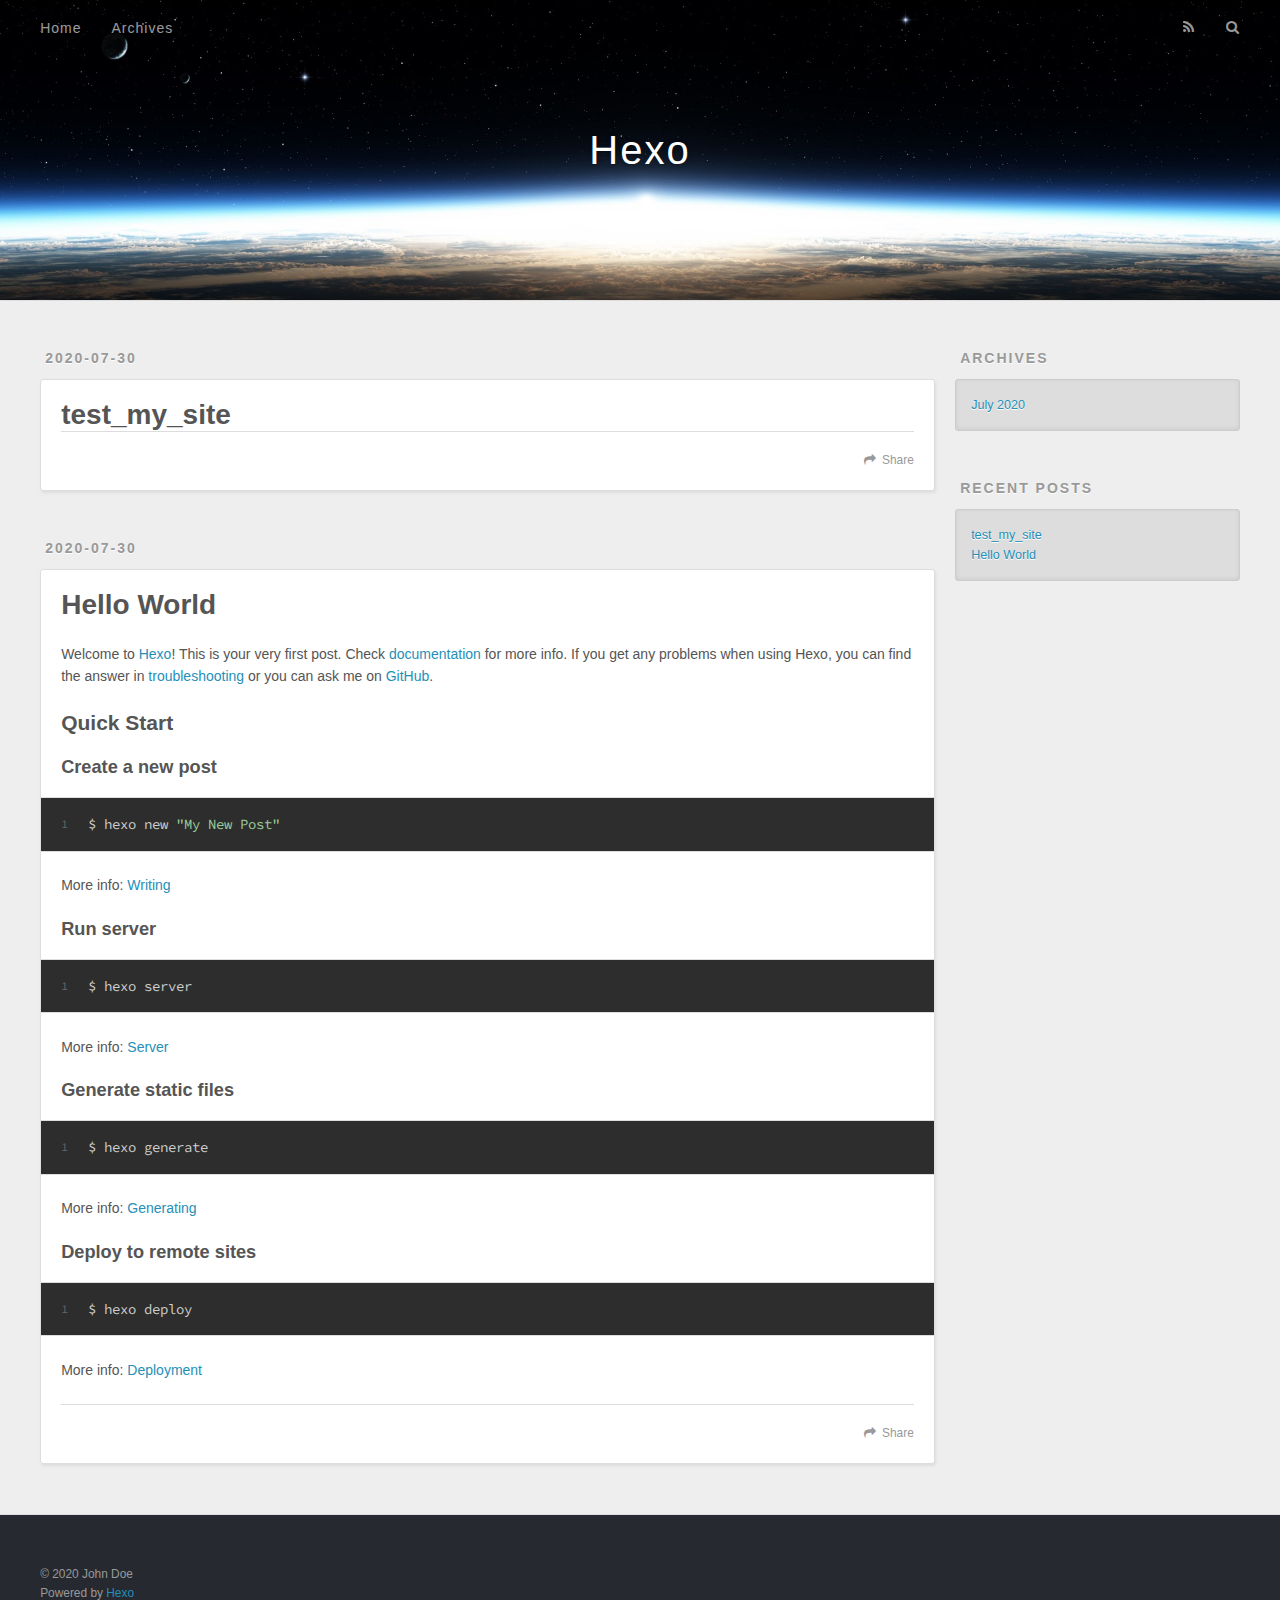
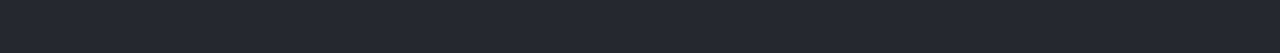
==== index.html @ e429ac28 "Site updated: 2020-07-30 23:16:30" ====
<!DOCTYPE html>
<html>
<head>
  <meta charset="utf-8">
  

  
  <title>Hexo</title>
  <meta name="viewport" content="width=device-width, initial-scale=1, maximum-scale=1">
  <meta property="og:type" content="website">
<meta property="og:title" content="Hexo">
<meta property="og:url" content="http://yoursite.com/index.html">
<meta property="og:site_name" content="Hexo">
<meta property="og:locale" content="en_US">
<meta property="article:author" content="John Doe">
<meta name="twitter:card" content="summary">
  
    <link rel="alternate" href="/atom.xml" title="Hexo" type="application/atom+xml">
  
  
    <link rel="icon" href="/favicon.png">
  
  
    <link href="//fonts.googleapis.com/css?family=Source+Code+Pro" rel="stylesheet" type="text/css">
  
  
<link rel="stylesheet" href="/css/style.css">

<meta name="generator" content="Hexo 5.0.0"></head>

<body>
  <div id="container">
    <div id="wrap">
      <header id="header">
  <div id="banner"></div>
  <div id="header-outer" class="outer">
    <div id="header-title" class="inner">
      <h1 id="logo-wrap">
        <a href="/" id="logo">Hexo</a>
      </h1>
      
    </div>
    <div id="header-inner" class="inner">
      <nav id="main-nav">
        <a id="main-nav-toggle" class="nav-icon"></a>
        
          <a class="main-nav-link" href="/">Home</a>
        
          <a class="main-nav-link" href="/archives">Archives</a>
        
      </nav>
      <nav id="sub-nav">
        
          <a id="nav-rss-link" class="nav-icon" href="/atom.xml" title="RSS Feed"></a>
        
        <a id="nav-search-btn" class="nav-icon" title="Search"></a>
      </nav>
      <div id="search-form-wrap">
        <form action="//google.com/search" method="get" accept-charset="UTF-8" class="search-form"><input type="search" name="q" class="search-form-input" placeholder="Search"><button type="submit" class="search-form-submit">&#xF002;</button><input type="hidden" name="sitesearch" value="http://yoursite.com"></form>
      </div>
    </div>
  </div>
</header>
      <div class="outer">
        <section id="main">
  
    <article id="post-test-my-site" class="article article-type-post" itemscope itemprop="blogPost">
  <div class="article-meta">
    <a href="/2020/07/30/test-my-site/" class="article-date">
  <time datetime="2020-07-31T06:15:00.000Z" itemprop="datePublished">2020-07-30</time>
</a>
    
  </div>
  <div class="article-inner">
    
    
      <header class="article-header">
        
  
    <h1 itemprop="name">
      <a class="article-title" href="/2020/07/30/test-my-site/">test_my_site</a>
    </h1>
  

      </header>
    
    <div class="article-entry" itemprop="articleBody">
      
        
      
    </div>
    <footer class="article-footer">
      <a data-url="http://yoursite.com/2020/07/30/test-my-site/" data-id="ckd9u39dc0001odrke227bz57" class="article-share-link">Share</a>
      
      
    </footer>
  </div>
  
</article>


  
    <article id="post-hello-world" class="article article-type-post" itemscope itemprop="blogPost">
  <div class="article-meta">
    <a href="/2020/07/30/hello-world/" class="article-date">
  <time datetime="2020-07-31T06:14:03.046Z" itemprop="datePublished">2020-07-30</time>
</a>
    
  </div>
  <div class="article-inner">
    
    
      <header class="article-header">
        
  
    <h1 itemprop="name">
      <a class="article-title" href="/2020/07/30/hello-world/">Hello World</a>
    </h1>
  

      </header>
    
    <div class="article-entry" itemprop="articleBody">
      
        <p>Welcome to <a target="_blank" rel="noopener" href="https://hexo.io/">Hexo</a>! This is your very first post. Check <a target="_blank" rel="noopener" href="https://hexo.io/docs/">documentation</a> for more info. If you get any problems when using Hexo, you can find the answer in <a target="_blank" rel="noopener" href="https://hexo.io/docs/troubleshooting.html">troubleshooting</a> or you can ask me on <a target="_blank" rel="noopener" href="https://github.com/hexojs/hexo/issues">GitHub</a>.</p>
<h2 id="Quick-Start"><a href="#Quick-Start" class="headerlink" title="Quick Start"></a>Quick Start</h2><h3 id="Create-a-new-post"><a href="#Create-a-new-post" class="headerlink" title="Create a new post"></a>Create a new post</h3><figure class="highlight bash"><table><tr><td class="gutter"><pre><span class="line">1</span><br></pre></td><td class="code"><pre><span class="line">$ hexo new <span class="string">&quot;My New Post&quot;</span></span><br></pre></td></tr></table></figure>

<p>More info: <a target="_blank" rel="noopener" href="https://hexo.io/docs/writing.html">Writing</a></p>
<h3 id="Run-server"><a href="#Run-server" class="headerlink" title="Run server"></a>Run server</h3><figure class="highlight bash"><table><tr><td class="gutter"><pre><span class="line">1</span><br></pre></td><td class="code"><pre><span class="line">$ hexo server</span><br></pre></td></tr></table></figure>

<p>More info: <a target="_blank" rel="noopener" href="https://hexo.io/docs/server.html">Server</a></p>
<h3 id="Generate-static-files"><a href="#Generate-static-files" class="headerlink" title="Generate static files"></a>Generate static files</h3><figure class="highlight bash"><table><tr><td class="gutter"><pre><span class="line">1</span><br></pre></td><td class="code"><pre><span class="line">$ hexo generate</span><br></pre></td></tr></table></figure>

<p>More info: <a target="_blank" rel="noopener" href="https://hexo.io/docs/generating.html">Generating</a></p>
<h3 id="Deploy-to-remote-sites"><a href="#Deploy-to-remote-sites" class="headerlink" title="Deploy to remote sites"></a>Deploy to remote sites</h3><figure class="highlight bash"><table><tr><td class="gutter"><pre><span class="line">1</span><br></pre></td><td class="code"><pre><span class="line">$ hexo deploy</span><br></pre></td></tr></table></figure>

<p>More info: <a target="_blank" rel="noopener" href="https://hexo.io/docs/one-command-deployment.html">Deployment</a></p>

      
    </div>
    <footer class="article-footer">
      <a data-url="http://yoursite.com/2020/07/30/hello-world/" data-id="ckd9u39d40000odrk28j27r6a" class="article-share-link">Share</a>
      
      
    </footer>
  </div>
  
</article>


  


</section>
        
          <aside id="sidebar">
  
    

  
    

  
    
  
    
  <div class="widget-wrap">
    <h3 class="widget-title">Archives</h3>
    <div class="widget">
      <ul class="archive-list"><li class="archive-list-item"><a class="archive-list-link" href="/archives/2020/07/">July 2020</a></li></ul>
    </div>
  </div>


  
    
  <div class="widget-wrap">
    <h3 class="widget-title">Recent Posts</h3>
    <div class="widget">
      <ul>
        
          <li>
            <a href="/2020/07/30/test-my-site/">test_my_site</a>
          </li>
        
          <li>
            <a href="/2020/07/30/hello-world/">Hello World</a>
          </li>
        
      </ul>
    </div>
  </div>

  
</aside>
        
      </div>
      <footer id="footer">
  
  <div class="outer">
    <div id="footer-info" class="inner">
      &copy; 2020 John Doe<br>
      Powered by <a href="http://hexo.io/" target="_blank">Hexo</a>
    </div>
  </div>
</footer>
    </div>
    <nav id="mobile-nav">
  
    <a href="/" class="mobile-nav-link">Home</a>
  
    <a href="/archives" class="mobile-nav-link">Archives</a>
  
</nav>
    

<script src="//ajax.googleapis.com/ajax/libs/jquery/2.0.3/jquery.min.js"></script>


  
<link rel="stylesheet" href="/fancybox/jquery.fancybox.css">

  
<script src="/fancybox/jquery.fancybox.pack.js"></script>




<script src="/js/script.js"></script>




  </div>
</body>
</html>
---- css/style.css ----
body {
  width: 100%;
}
body:before,
body:after {
  content: "";
  display: table;
}
body:after {
  clear: both;
}
html,
body,
div,
span,
applet,
object,
iframe,
h1,
h2,
h3,
h4,
h5,
h6,
p,
blockquote,
pre,
a,
abbr,
acronym,
address,
big,
cite,
code,
del,
dfn,
em,
img,
ins,
kbd,
q,
s,
samp,
small,
strike,
strong,
sub,
sup,
tt,
var,
dl,
dt,
dd,
ol,
ul,
li,
fieldset,
form,
label,
legend,
table,
caption,
tbody,
tfoot,
thead,
tr,
th,
td {
  margin: 0;
  padding: 0;
  border: 0;
  outline: 0;
  font-weight: inherit;
  font-style: inherit;
  font-family: inherit;
  font-size: 100%;
  vertical-align: baseline;
}
body {
  line-height: 1;
  color: #000;
  background: #fff;
}
ol,
ul {
  list-style: none;
}
table {
  border-collapse: separate;
  border-spacing: 0;
  vertical-align: middle;
}
caption,
th,
td {
  text-align: left;
  font-weight: normal;
  vertical-align: middle;
}
a img {
  border: none;
}
input,
button {
  margin: 0;
  padding: 0;
}
input::-moz-focus-inner,
button::-moz-focus-inner {
  border: 0;
  padding: 0;
}
@font-face {
  font-family: FontAwesome;
  font-style: normal;
  font-weight: normal;
  src: url("fonts/fontawesome-webfont.eot?v=#4.0.3");
  src: url("fonts/fontawesome-webfont.eot?#iefix&v=#4.0.3") format("embedded-opentype"), url("fonts/fontawesome-webfont.woff?v=#4.0.3") format("woff"), url("fonts/fontawesome-webfont.ttf?v=#4.0.3") format("truetype"), url("fonts/fontawesome-webfont.svg#fontawesomeregular?v=#4.0.3") format("svg");
}
html,
body,
#container {
  height: 100%;
}
body {
  background: #eee;
  font: 14px -apple-system, BlinkMacSystemFont, "Segoe UI", "Roboto", "Oxygen", "Ubuntu", "Cantarell", "Fira Sans", "Droid Sans", "Helvetica Neue", sans-serif;
  -webkit-text-size-adjust: 100%;
}
.outer {
  max-width: 1220px;
  margin: 0 auto;
  padding: 0 20px;
}
.outer:before,
.outer:after {
  content: "";
  display: table;
}
.outer:after {
  clear: both;
}
.inner {
  display: inline;
  float: left;
  width: 98.33333333333333%;
  margin: 0 0.833333333333333%;
}
.left,
.alignleft {
  float: left;
}
.right,
.alignright {
  float: right;
}
.clear {
  clear: both;
}
#container {
  position: relative;
}
.mobile-nav-on {
  overflow: hidden;
}
#wrap {
  height: 100%;
  width: 100%;
  position: absolute;
  top: 0;
  left: 0;
  -webkit-transition: 0.2s ease-out;
  -moz-transition: 0.2s ease-out;
  -ms-transition: 0.2s ease-out;
  transition: 0.2s ease-out;
  z-index: 1;
  background: #eee;
}
.mobile-nav-on #wrap {
  left: 280px;
}
@media screen and (min-width: 768px) {
  #main {
    display: inline;
    float: left;
    width: 73.33333333333333%;
    margin: 0 0.833333333333333%;
  }
}
.article-date,
.article-category-link,
.archive-year,
.widget-title {
  text-decoration: none;
  text-transform: uppercase;
  letter-spacing: 2px;
  color: #999;
  margin-bottom: 1em;
  margin-left: 5px;
  line-height: 1em;
  text-shadow: 0 1px #fff;
  font-weight: bold;
}
.article-inner,
.archive-article-inner {
  background: #fff;
  -webkit-box-shadow: 1px 2px 3px #ddd;
  box-shadow: 1px 2px 3px #ddd;
  border: 1px solid #ddd;
  border-radius: 3px;
}
.article-entry h1,
.widget h1 {
  font-size: 2em;
}
.article-entry h2,
.widget h2 {
  font-size: 1.5em;
}
.article-entry h3,
.widget h3 {
  font-size: 1.3em;
}
.article-entry h4,
.widget h4 {
  font-size: 1.2em;
}
.article-entry h5,
.widget h5 {
  font-size: 1em;
}
.article-entry h6,
.widget h6 {
  font-size: 1em;
  color: #999;
}
.article-entry hr,
.widget hr {
  border: 1px dashed #ddd;
}
.article-entry strong,
.widget strong {
  font-weight: bold;
}
.article-entry em,
.widget em,
.article-entry cite,
.widget cite {
  font-style: italic;
}
.article-entry sup,
.widget sup,
.article-entry sub,
.widget sub {
  font-size: 0.75em;
  line-height: 0;
  position: relative;
  vertical-align: baseline;
}
.article-entry sup,
.widget sup {
  top: -0.5em;
}
.article-entry sub,
.widget sub {
  bottom: -0.2em;
}
.article-entry small,
.widget small {
  font-size: 0.85em;
}
.article-entry acronym,
.widget acronym,
.article-entry abbr,
.widget abbr {
  border-bottom: 1px dotted;
}
.article-entry ul,
.widget ul,
.article-entry ol,
.widget ol,
.article-entry dl,
.widget dl {
  margin: 0 20px;
  line-height: 1.6em;
}
.article-entry ul ul,
.widget ul ul,
.article-entry ol ul,
.widget ol ul,
.article-entry ul ol,
.widget ul ol,
.article-entry ol ol,
.widget ol ol {
  margin-top: 0;
  margin-bottom: 0;
}
.article-entry ul,
.widget ul {
  list-style: disc;
}
.article-entry ol,
.widget ol {
  list-style: decimal;
}
.article-entry dt,
.widget dt {
  font-weight: bold;
}
#header {
  height: 300px;
  position: relative;
  border-bottom: 1px solid #ddd;
}
#header:before,
#header:after {
  content: "";
  position: absolute;
  left: 0;
  right: 0;
  height: 40px;
}
#header:before {
  top: 0;
  background: -webkit-linear-gradient(rgba(0,0,0,0.2), transparent);
  background: -moz-linear-gradient(rgba(0,0,0,0.2), transparent);
  background: -ms-linear-gradient(rgba(0,0,0,0.2), transparent);
  background: linear-gradient(rgba(0,0,0,0.2), transparent);
}
#header:after {
  bottom: 0;
  background: -webkit-linear-gradient(transparent, rgba(0,0,0,0.2));
  background: -moz-linear-gradient(transparent, rgba(0,0,0,0.2));
  background: -ms-linear-gradient(transparent, rgba(0,0,0,0.2));
  background: linear-gradient(transparent, rgba(0,0,0,0.2));
}
#header-outer {
  height: 100%;
  position: relative;
}
#header-inner {
  position: relative;
  overflow: hidden;
}
#banner {
  position: absolute;
  top: 0;
  left: 0;
  width: 100%;
  height: 100%;
  background: url("images/banner.jpg") center #000;
  -webkit-background-size: cover;
  -moz-background-size: cover;
  background-size: cover;
  z-index: -1;
}
#header-title {
  text-align: center;
  height: 40px;
  position: absolute;
  top: 50%;
  left: 0;
  margin-top: -20px;
}
#logo,
#subtitle {
  text-decoration: none;
  color: #fff;
  font-weight: 300;
  text-shadow: 0 1px 4px rgba(0,0,0,0.3);
}
#logo {
  font-size: 40px;
  line-height: 40px;
  letter-spacing: 2px;
}
#subtitle {
  font-size: 16px;
  line-height: 16px;
  letter-spacing: 1px;
}
#subtitle-wrap {
  margin-top: 16px;
}
#main-nav {
  float: left;
  margin-left: -15px;
}
.nav-icon,
.main-nav-link {
  float: left;
  color: #fff;
  opacity: 0.6;
  text-decoration: none;
  text-shadow: 0 1px rgba(0,0,0,0.2);
  -webkit-transition: opacity 0.2s;
  -moz-transition: opacity 0.2s;
  -ms-transition: opacity 0.2s;
  transition: opacity 0.2s;
  display: block;
  padding: 20px 15px;
}
.nav-icon:hover,
.main-nav-link:hover {
  opacity: 1;
}
.nav-icon {
  font-family: FontAwesome;
  text-align: center;
  font-size: 14px;
  width: 14px;
  height: 14px;
  padding: 20px 15px;
  position: relative;
  cursor: pointer;
}
.main-nav-link {
  font-weight: 300;
  letter-spacing: 1px;
}
@media screen and (max-width: 479px) {
  .main-nav-link {
    display: none;
  }
}
#main-nav-toggle {
  display: none;
}
#main-nav-toggle:before {
  content: "\f0c9";
}
@media screen and (max-width: 479px) {
  #main-nav-toggle {
    display: block;
  }
}
#sub-nav {
  float: right;
  margin-right: -15px;
}
#nav-rss-link:before {
  content: "\f09e";
}
#nav-search-btn:before {
  content: "\f002";
}
#search-form-wrap {
  position: absolute;
  top: 15px;
  width: 150px;
  height: 30px;
  right: -150px;
  opacity: 0;
  -webkit-transition: 0.2s ease-out;
  -moz-transition: 0.2s ease-out;
  -ms-transition: 0.2s ease-out;
  transition: 0.2s ease-out;
}
#search-form-wrap.on {
  opacity: 1;
  right: 0;
}
@media screen and (max-width: 479px) {
  #search-form-wrap {
    width: 100%;
    right: -100%;
  }
}
.search-form {
  position: absolute;
  top: 0;
  left: 0;
  right: 0;
  background: #fff;
  padding: 5px 15px;
  border-radius: 15px;
  -webkit-box-shadow: 0 0 10px rgba(0,0,0,0.3);
  box-shadow: 0 0 10px rgba(0,0,0,0.3);
}
.search-form-input {
  border: none;
  background: none;
  color: #555;
  width: 100%;
  font: 13px -apple-system, BlinkMacSystemFont, "Segoe UI", "Roboto", "Oxygen", "Ubuntu", "Cantarell", "Fira Sans", "Droid Sans", "Helvetica Neue", sans-serif;
  outline: none;
}
.search-form-input::-webkit-search-results-decoration,
.search-form-input::-webkit-search-cancel-button {
  -webkit-appearance: none;
}
.search-form-submit {
  position: absolute;
  top: 50%;
  right: 10px;
  margin-top: -7px;
  font: 13px FontAwesome;
  border: none;
  background: none;
  color: #bbb;
  cursor: pointer;
}
.search-form-submit:hover,
.search-form-submit:focus {
  color: #777;
}
.article {
  margin: 50px 0;
}
.article-inner {
  overflow: hidden;
}
.article-meta:before,
.article-meta:after {
  content: "";
  display: table;
}
.article-meta:after {
  clear: both;
}
.article-date {
  float: left;
}
.article-category {
  float: left;
  line-height: 1em;
  color: #ccc;
  text-shadow: 0 1px #fff;
  margin-left: 8px;
}
.article-category:before {
  content: "\2022";
}
.article-category-link {
  margin: 0 12px 1em;
}
.article-header {
  padding: 20px 20px 0;
}
.article-title {
  text-decoration: none;
  font-size: 2em;
  font-weight: bold;
  color: #555;
  line-height: 1.1em;
  -webkit-transition: color 0.2s;
  -moz-transition: color 0.2s;
  -ms-transition: color 0.2s;
  transition: color 0.2s;
}
a.article-title:hover {
  color: #258fb8;
}
.article-entry {
  color: #555;
  padding: 0 20px;
}
.article-entry:before,
.article-entry:after {
  content: "";
  display: table;
}
.article-entry:after {
  clear: both;
}
.article-entry p,
.article-entry table {
  line-height: 1.6em;
  margin: 1.6em 0;
}
.article-entry h1,
.article-entry h2,
.article-entry h3,
.article-entry h4,
.article-entry h5,
.article-entry h6 {
  font-weight: bold;
}
.article-entry h1,
.article-entry h2,
.article-entry h3,
.article-entry h4,
.article-entry h5,
.article-entry h6 {
  line-height: 1.1em;
  margin: 1.1em 0;
}
.article-entry a {
  color: #258fb8;
  text-decoration: none;
}
.article-entry a:hover {
  text-decoration: underline;
}
.article-entry ul,
.article-entry ol,
.article-entry dl {
  margin-top: 1.6em;
  margin-bottom: 1.6em;
}
.article-entry img,
.article-entry video {
  max-width: 100%;
  height: auto;
  display: block;
  margin: auto;
}
.article-entry iframe {
  border: none;
}
.article-entry table {
  width: 100%;
  border-collapse: collapse;
  border-spacing: 0;
}
.article-entry th {
  font-weight: bold;
  border-bottom: 3px solid #ddd;
  padding-bottom: 0.5em;
}
.article-entry td {
  border-bottom: 1px solid #ddd;
  padding: 10px 0;
}
.article-entry blockquote {
  font-family: Georgia, "Times New Roman", serif;
  font-size: 1.4em;
  margin: 1.6em 20px;
  text-align: center;
}
.article-entry blockquote footer {
  font-size: 14px;
  margin: 1.6em 0;
  font-family: -apple-system, BlinkMacSystemFont, "Segoe UI", "Roboto", "Oxygen", "Ubuntu", "Cantarell", "Fira Sans", "Droid Sans", "Helvetica Neue", sans-serif;
}
.article-entry blockquote footer cite:before {
  content: "—";
  padding: 0 0.5em;
}
.article-entry .pullquote {
  text-align: left;
  width: 45%;
  margin: 0;
}
.article-entry .pullquote.left {
  margin-left: 0.5em;
  margin-right: 1em;
}
.article-entry .pullquote.right {
  margin-right: 0.5em;
  margin-left: 1em;
}
.article-entry .caption {
  color: #999;
  display: block;
  font-size: 0.9em;
  margin-top: 0.5em;
  position: relative;
  text-align: center;
}
.article-entry .video-container {
  position: relative;
  padding-top: 56.25%;
  height: 0;
  overflow: hidden;
}
.article-entry .video-container iframe,
.article-entry .video-container object,
.article-entry .video-container embed {
  position: absolute;
  top: 0;
  left: 0;
  width: 100%;
  height: 100%;
  margin-top: 0;
}
.article-more-link a {
  display: inline-block;
  line-height: 1em;
  padding: 6px 15px;
  border-radius: 15px;
  background: #eee;
  color: #999;
  text-shadow: 0 1px #fff;
  text-decoration: none;
}
.article-more-link a:hover {
  background: #258fb8;
  color: #fff;
  text-decoration: none;
  text-shadow: 0 1px #1e7293;
}
.article-footer {
  font-size: 0.85em;
  line-height: 1.6em;
  border-top: 1px solid #ddd;
  padding-top: 1.6em;
  margin: 0 20px 20px;
}
.article-footer:before,
.article-footer:after {
  content: "";
  display: table;
}
.article-footer:after {
  clear: both;
}
.article-footer a {
  color: #999;
  text-decoration: none;
}
.article-footer a:hover {
  color: #555;
}
.article-tag-list-item {
  float: left;
  margin-right: 10px;
}
.article-tag-list-link:before {
  content: "#";
}
.article-comment-link {
  float: right;
}
.article-comment-link:before {
  content: "\f075";
  font-family: FontAwesome;
  padding-right: 8px;
}
.article-share-link {
  cursor: pointer;
  float: right;
  margin-left: 20px;
}
.article-share-link:before {
  content: "\f064";
  font-family: FontAwesome;
  padding-right: 6px;
}
#article-nav {
  position: relative;
}
#article-nav:before,
#article-nav:after {
  content: "";
  display: table;
}
#article-nav:after {
  clear: both;
}
@media screen and (min-width: 768px) {
  #article-nav {
    margin: 50px 0;
  }
  #article-nav:before {
    width: 8px;
    height: 8px;
    position: absolute;
    top: 50%;
    left: 50%;
    margin-top: -4px;
    margin-left: -4px;
    content: "";
    border-radius: 50%;
    background: #ddd;
    -webkit-box-shadow: 0 1px 2px #fff;
    box-shadow: 0 1px 2px #fff;
  }
}
.article-nav-link-wrap {
  text-decoration: none;
  text-shadow: 0 1px #fff;
  color: #999;
  -webkit-box-sizing: border-box;
  -moz-box-sizing: border-box;
  box-sizing: border-box;
  margin-top: 50px;
  text-align: center;
  display: block;
}
.article-nav-link-wrap:hover {
  color: #555;
}
@media screen and (min-width: 768px) {
  .article-nav-link-wrap {
    width: 50%;
    margin-top: 0;
  }
}
@media screen and (min-width: 768px) {
  #article-nav-newer {
    float: left;
    text-align: right;
    padding-right: 20px;
  }
}
@media screen and (min-width: 768px) {
  #article-nav-older {
    float: right;
    text-align: left;
    padding-left: 20px;
  }
}
.article-nav-caption {
  text-transform: uppercase;
  letter-spacing: 2px;
  color: #ddd;
  line-height: 1em;
  font-weight: bold;
}
#article-nav-newer .article-nav-caption {
  margin-right: -2px;
}
.article-nav-title {
  font-size: 0.85em;
  line-height: 1.6em;
  margin-top: 0.5em;
}
.article-share-box {
  position: absolute;
  display: none;
  background: #fff;
  -webkit-box-shadow: 1px 2px 10px rgba(0,0,0,0.2);
  box-shadow: 1px 2px 10px rgba(0,0,0,0.2);
  border-radius: 3px;
  margin-left: -145px;
  overflow: hidden;
  z-index: 1;
}
.article-share-box.on {
  display: block;
}
.article-share-input {
  width: 100%;
  background: none;
  -webkit-box-sizing: border-box;
  -moz-box-sizing: border-box;
  box-sizing: border-box;
  font: 14px -apple-system, BlinkMacSystemFont, "Segoe UI", "Roboto", "Oxygen", "Ubuntu", "Cantarell", "Fira Sans", "Droid Sans", "Helvetica Neue", sans-serif;
  padding: 0 15px;
  color: #555;
  outline: none;
  border: 1px solid #ddd;
  border-radius: 3px 3px 0 0;
  height: 36px;
  line-height: 36px;
}
.article-share-links {
  background: #eee;
}
.article-share-links:before,
.article-share-links:after {
  content: "";
  display: table;
}
.article-share-links:after {
  clear: both;
}
.article-share-twitter,
.article-share-facebook,
.article-share-pinterest,
.article-share-google {
  width: 50px;
  height: 36px;
  display: block;
  float: left;
  position: relative;
  color: #999;
  text-shadow: 0 1px #fff;
}
.article-share-twitter:before,
.article-share-facebook:before,
.article-share-pinterest:before,
.article-share-google:before {
  font-size: 20px;
  font-family: FontAwesome;
  width: 20px;
  height: 20px;
  position: absolute;
  top: 50%;
  left: 50%;
  margin-top: -10px;
  margin-left: -10px;
  text-align: center;
}
.article-share-twitter:hover,
.article-share-facebook:hover,
.article-share-pinterest:hover,
.article-share-google:hover {
  color: #fff;
}
.article-share-twitter:before {
  content: "\f099";
}
.article-share-twitter:hover {
  background: #00aced;
  text-shadow: 0 1px #008abe;
}
.article-share-facebook:before {
  content: "\f09a";
}
.article-share-facebook:hover {
  background: #3b5998;
  text-shadow: 0 1px #2f477a;
}
.article-share-pinterest:before {
  content: "\f0d2";
}
.article-share-pinterest:hover {
  background: #cb2027;
  text-shadow: 0 1px #a21a1f;
}
.article-share-google:before {
  content: "\f0d5";
}
.article-share-google:hover {
  background: #dd4b39;
  text-shadow: 0 1px #be3221;
}
.article-gallery {
  background: #000;
  position: relative;
}
.article-gallery-photos {
  position: relative;
  overflow: hidden;
}
.article-gallery-img {
  display: none;
  max-width: 100%;
}
.article-gallery-img:first-child {
  display: block;
}
.article-gallery-img.loaded {
  position: absolute;
  display: block;
}
.article-gallery-img img {
  display: block;
  max-width: 100%;
  margin: 0 auto;
}
#comments {
  background: #fff;
  -webkit-box-shadow: 1px 2px 3px #ddd;
  box-shadow: 1px 2px 3px #ddd;
  padding: 20px;
  border: 1px solid #ddd;
  border-radius: 3px;
  margin: 50px 0;
}
#comments a {
  color: #258fb8;
}
.archives-wrap {
  margin: 50px 0;
}
.archives:before,
.archives:after {
  content: "";
  display: table;
}
.archives:after {
  clear: both;
}
.archive-year-wrap {
  margin-bottom: 1em;
}
.archives {
  -webkit-column-gap: 10px;
  -moz-column-gap: 10px;
  column-gap: 10px;
}
@media screen and (min-width: 480px) and (max-width: 767px) {
  .archives {
    -webkit-column-count: 2;
    -moz-column-count: 2;
    column-count: 2;
  }
}
@media screen and (min-width: 768px) {
  .archives {
    -webkit-column-count: 3;
    -moz-column-count: 3;
    column-count: 3;
  }
}
.archive-article {
  -webkit-column-break-inside: avoid;
  page-break-inside: avoid;
  overflow: hidden;
  break-inside: avoid-column;
}
.archive-article-inner {
  padding: 10px;
  margin-bottom: 15px;
}
.archive-article-title {
  text-decoration: none;
  font-weight: bold;
  color: #555;
  -webkit-transition: color 0.2s;
  -moz-transition: color 0.2s;
  -ms-transition: color 0.2s;
  transition: color 0.2s;
  line-height: 1.6em;
}
.archive-article-title:hover {
  color: #258fb8;
}
.archive-article-footer {
  margin-top: 1em;
}
.archive-article-date {
  color: #999;
  text-decoration: none;
  font-size: 0.85em;
  line-height: 1em;
  margin-bottom: 0.5em;
  display: block;
}
#page-nav {
  margin: 50px auto;
  background: #fff;
  -webkit-box-shadow: 1px 2px 3px #ddd;
  box-shadow: 1px 2px 3px #ddd;
  border: 1px solid #ddd;
  border-radius: 3px;
  text-align: center;
  color: #999;
  overflow: hidden;
}
#page-nav:before,
#page-nav:after {
  content: "";
  display: table;
}
#page-nav:after {
  clear: both;
}
#page-nav a,
#page-nav span {
  padding: 10px 20px;
  line-height: 1;
  height: 2ex;
}
#page-nav a {
  color: #999;
  text-decoration: none;
}
#page-nav a:hover {
  background: #999;
  color: #fff;
}
#page-nav .prev {
  float: left;
}
#page-nav .next {
  float: right;
}
#page-nav .page-number {
  display: inline-block;
}
@media screen and (max-width: 479px) {
  #page-nav .page-number {
    display: none;
  }
}
#page-nav .current {
  color: #555;
  font-weight: bold;
}
#page-nav .space {
  color: #ddd;
}
#footer {
  background: #262a30;
  padding: 50px 0;
  border-top: 1px solid #ddd;
  color: #999;
}
#footer a {
  color: #258fb8;
  text-decoration: none;
}
#footer a:hover {
  text-decoration: underline;
}
#footer-info {
  line-height: 1.6em;
  font-size: 0.85em;
}
.article-entry pre,
.article-entry .highlight {
  background: #2d2d2d;
  margin: 0 -20px;
  padding: 15px 20px;
  border-style: solid;
  border-color: #ddd;
  border-width: 1px 0;
  overflow: auto;
  color: #ccc;
  line-height: 22.400000000000002px;
}
.article-entry .highlight .gutter pre,
.article-entry .gist .gist-file .gist-data .line-numbers {
  color: #666;
  font-size: 0.85em;
}
.article-entry pre,
.article-entry code {
  font-family: "Source Code Pro", Consolas, Monaco, Menlo, Consolas, monospace;
}
.article-entry code {
  background: #eee;
  text-shadow: 0 1px #fff;
  padding: 0 0.3em;
}
.article-entry pre code {
  background: none;
  text-shadow: none;
  padding: 0;
}
.article-entry .highlight pre {
  border: none;
  margin: 0;
  padding: 0;
}
.article-entry .highlight table {
  margin: 0;
  width: auto;
}
.article-entry .highlight td {
  border: none;
  padding: 0;
}
.article-entry .highlight figcaption {
  font-size: 0.85em;
  color: #999;
  line-height: 1em;
  margin-bottom: 1em;
}
.article-entry .highlight figcaption:before,
.article-entry .highlight figcaption:after {
  content: "";
  display: table;
}
.article-entry .highlight figcaption:after {
  clear: both;
}
.article-entry .highlight figcaption a {
  float: right;
}
.article-entry .highlight .gutter pre {
  text-align: right;
  padding-right: 20px;
}
.article-entry .highlight .line {
  height: 22.400000000000002px;
}
.article-entry .highlight .line.marked {
  background: #515151;
}
.article-entry .gist {
  margin: 0 -20px;
  border-style: solid;
  border-color: #ddd;
  border-width: 1px 0;
  background: #2d2d2d;
  padding: 15px 20px 15px 0;
}
.article-entry .gist .gist-file {
  border: none;
  font-family: "Source Code Pro", Consolas, Monaco, Menlo, Consolas, monospace;
  margin: 0;
}
.article-entry .gist .gist-file .gist-data {
  background: none;
  border: none;
}
.article-entry .gist .gist-file .gist-data .line-numbers {
  background: none;
  border: none;
  padding: 0 20px 0 0;
}
.article-entry .gist .gist-file .gist-data .line-data {
  padding: 0 !important;
}
.article-entry .gist .gist-file .highlight {
  margin: 0;
  padding: 0;
  border: none;
}
.article-entry .gist .gist-file .gist-meta {
  background: #2d2d2d;
  color: #999;
  font: 0.85em -apple-system, BlinkMacSystemFont, "Segoe UI", "Roboto", "Oxygen", "Ubuntu", "Cantarell", "Fira Sans", "Droid Sans", "Helvetica Neue", sans-serif;
  text-shadow: 0 0;
  padding: 0;
  margin-top: 1em;
  margin-left: 20px;
}
.article-entry .gist .gist-file .gist-meta a {
  color: #258fb8;
  font-weight: normal;
}
.article-entry .gist .gist-file .gist-meta a:hover {
  text-decoration: underline;
}
pre .comment,
pre .title {
  color: #999;
}
pre .variable,
pre .attribute,
pre .tag,
pre .regexp,
pre .ruby .constant,
pre .xml .tag .title,
pre .xml .pi,
pre .xml .doctype,
pre .html .doctype,
pre .css .id,
pre .css .class,
pre .css .pseudo {
  color: #f2777a;
}
pre .number,
pre .preprocessor,
pre .built_in,
pre .literal,
pre .params,
pre .constant {
  color: #f99157;
}
pre .class,
pre .ruby .class .title,
pre .css .rules .attribute {
  color: #9c9;
}
pre .string,
pre .value,
pre .inheritance,
pre .header,
pre .ruby .symbol,
pre .xml .cdata {
  color: #9c9;
}
pre .css .hexcolor {
  color: #6cc;
}
pre .function,
pre .python .decorator,
pre .python .title,
pre .ruby .function .title,
pre .ruby .title .keyword,
pre .perl .sub,
pre .javascript .title,
pre .coffeescript .title {
  color: #69c;
}
pre .keyword,
pre .javascript .function {
  color: #c9c;
}
@media screen and (max-width: 479px) {
  #mobile-nav {
    position: absolute;
    top: 0;
    left: 0;
    width: 280px;
    height: 100%;
    background: #191919;
    border-right: 1px solid #fff;
  }
}
@media screen and (max-width: 479px) {
  .mobile-nav-link {
    display: block;
    color: #999;
    text-decoration: none;
    padding: 15px 20px;
    font-weight: bold;
  }
  .mobile-nav-link:hover {
    color: #fff;
  }
}
@media screen and (min-width: 768px) {
  #sidebar {
    display: inline;
    float: left;
    width: 23.333333333333332%;
    margin: 0 0.833333333333333%;
  }
}
.widget-wrap {
  margin: 50px 0;
}
.widget {
  color: #777;
  text-shadow: 0 1px #fff;
  background: #ddd;
  -webkit-box-shadow: 0 -1px 4px #ccc inset;
  box-shadow: 0 -1px 4px #ccc inset;
  border: 1px solid #ccc;
  padding: 15px;
  border-radius: 3px;
}
.widget a {
  color: #258fb8;
  text-decoration: none;
}
.widget a:hover {
  text-decoration: underline;
}
.widget ul ul,
.widget ol ul,
.widget dl ul,
.widget ul ol,
.widget ol ol,
.widget dl ol,
.widget ul dl,
.widget ol dl,
.widget dl dl {
  margin-left: 15px;
  list-style: disc;
}
.widget {
  line-height: 1.6em;
  word-wrap: break-word;
  font-size: 0.9em;
}
.widget ul,
.widget ol {
  list-style: none;
  margin: 0;
}
.widget ul ul,
.widget ol ul,
.widget ul ol,
.widget ol ol {
  margin: 0 20px;
}
.widget ul ul,
.widget ol ul {
  list-style: disc;
}
.widget ul ol,
.widget ol ol {
  list-style: decimal;
}
.category-list-count,
.tag-list-count,
.archive-list-count {
  padding-left: 5px;
  color: #999;
  font-size: 0.85em;
}
.category-list-count:before,
.tag-list-count:before,
.archive-list-count:before {
  content: "(";
}
.category-list-count:after,
.tag-list-count:after,
.archive-list-count:after {
  content: ")";
}
.tagcloud a {
  margin-right: 5px;
  display: inline-block;
}
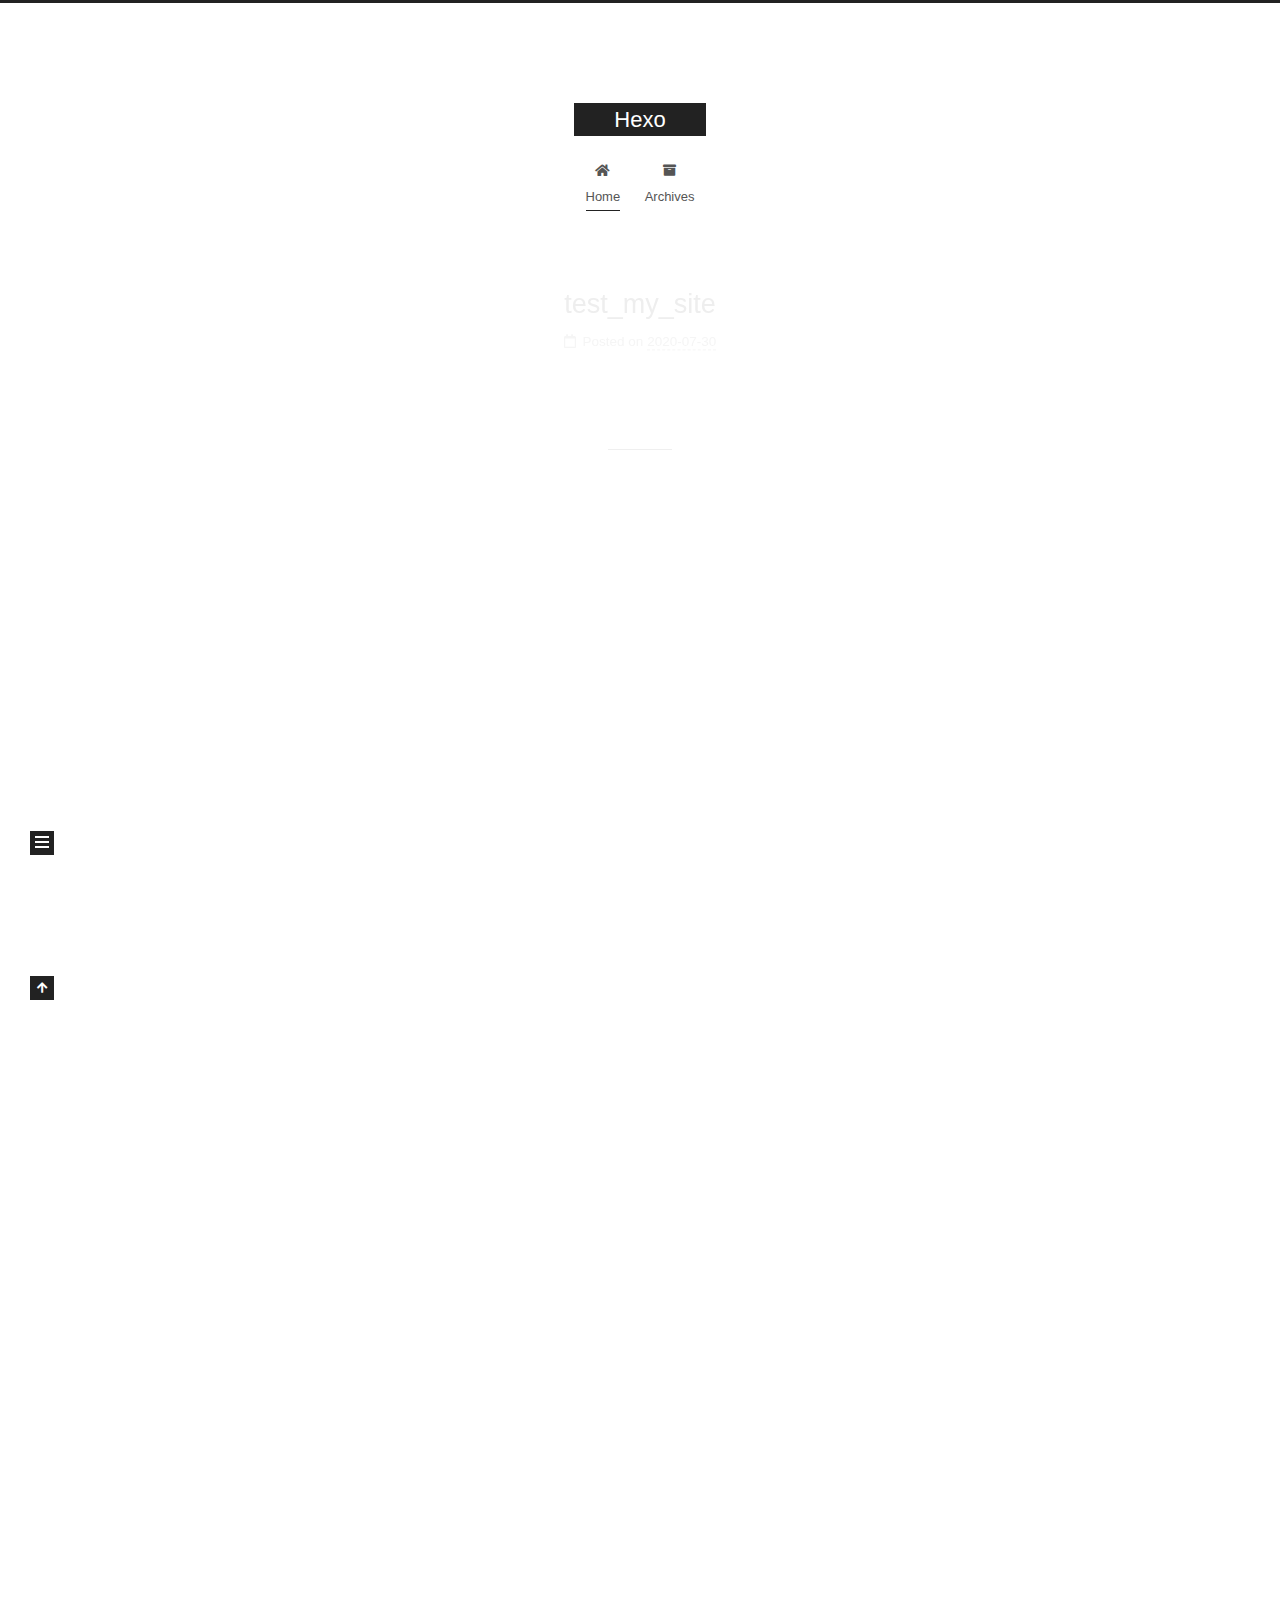
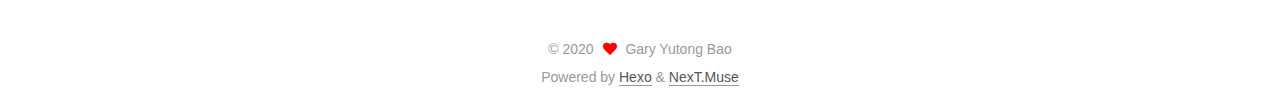
==== commit dde970b4: "Site updated: 2020-07-30 23:40:05" ====
--- a/index.html
+++ b/index.html
@@ -1,128 +1,246 @@
 <!DOCTYPE html>
-<html>
+<html lang="en">
 <head>
-  <meta charset="utf-8">
-  
-
-  
-  <title>Hexo</title>
-  <meta name="viewport" content="width=device-width, initial-scale=1, maximum-scale=1">
+  <meta charset="UTF-8">
+<meta name="viewport" content="width=device-width, initial-scale=1, maximum-scale=2">
+<meta name="theme-color" content="#222">
+<meta name="generator" content="Hexo 5.0.0">
+  <link rel="apple-touch-icon" sizes="180x180" href="/images/apple-touch-icon-next.png">
+  <link rel="icon" type="image/png" sizes="32x32" href="/images/favicon-32x32-next.png">
+  <link rel="icon" type="image/png" sizes="16x16" href="/images/favicon-16x16-next.png">
+  <link rel="mask-icon" href="/images/logo.svg" color="#222">
+
+<link rel="stylesheet" href="/css/main.css">
+
+
+<link rel="stylesheet" href="/lib/font-awesome/css/all.min.css">
+
+<script id="hexo-configurations">
+    var NexT = window.NexT || {};
+    var CONFIG = {"hostname":"yoursite.com","root":"/","scheme":"Muse","version":"7.8.0","exturl":false,"sidebar":{"position":"left","display":"post","padding":18,"offset":12,"onmobile":false},"copycode":{"enable":false,"show_result":false,"style":null},"back2top":{"enable":true,"sidebar":false,"scrollpercent":false},"bookmark":{"enable":false,"color":"#222","save":"auto"},"fancybox":false,"mediumzoom":false,"lazyload":false,"pangu":false,"comments":{"style":"tabs","active":null,"storage":true,"lazyload":false,"nav":null},"algolia":{"hits":{"per_page":10},"labels":{"input_placeholder":"Search for Posts","hits_empty":"We didn't find any results for the search: ${query}","hits_stats":"${hits} results found in ${time} ms"}},"localsearch":{"enable":false,"trigger":"auto","top_n_per_article":1,"unescape":false,"preload":false},"motion":{"enable":true,"async":false,"transition":{"post_block":"fadeIn","post_header":"slideDownIn","post_body":"slideDownIn","coll_header":"slideLeftIn","sidebar":"slideUpIn"}}};
+  </script>
+
   <meta property="og:type" content="website">
 <meta property="og:title" content="Hexo">
 <meta property="og:url" content="http://yoursite.com/index.html">
 <meta property="og:site_name" content="Hexo">
 <meta property="og:locale" content="en_US">
-<meta property="article:author" content="John Doe">
+<meta property="article:author" content="Gary Yutong Bao">
 <meta name="twitter:card" content="summary">
-  
-    <link rel="alternate" href="/atom.xml" title="Hexo" type="application/atom+xml">
-  
-  
-    <link rel="icon" href="/favicon.png">
-  
-  
-    <link href="//fonts.googleapis.com/css?family=Source+Code+Pro" rel="stylesheet" type="text/css">
-  
-  
-<link rel="stylesheet" href="/css/style.css">
-
-<meta name="generator" content="Hexo 5.0.0"></head>
-
-<body>
-  <div id="container">
-    <div id="wrap">
-      <header id="header">
-  <div id="banner"></div>
-  <div id="header-outer" class="outer">
-    <div id="header-title" class="inner">
-      <h1 id="logo-wrap">
-        <a href="/" id="logo">Hexo</a>
-      </h1>
-      
+
+<link rel="canonical" href="http://yoursite.com/">
+
+
+<script id="page-configurations">
+  // https://hexo.io/docs/variables.html
+  CONFIG.page = {
+    sidebar: "",
+    isHome : true,
+    isPost : false,
+    lang   : 'en'
+  };
+</script>
+
+  <title>Hexo</title>
+  
+
+
+
+
+
+
+  <noscript>
+  <style>
+  .use-motion .brand,
+  .use-motion .menu-item,
+  .sidebar-inner,
+  .use-motion .post-block,
+  .use-motion .pagination,
+  .use-motion .comments,
+  .use-motion .post-header,
+  .use-motion .post-body,
+  .use-motion .collection-header { opacity: initial; }
+
+  .use-motion .site-title,
+  .use-motion .site-subtitle {
+    opacity: initial;
+    top: initial;
+  }
+
+  .use-motion .logo-line-before i { left: initial; }
+  .use-motion .logo-line-after i { right: initial; }
+  </style>
+</noscript>
+
+</head>
+
+<body itemscope itemtype="http://schema.org/WebPage">
+  <div class="container use-motion">
+    <div class="headband"></div>
+
+    <header class="header" itemscope itemtype="http://schema.org/WPHeader">
+      <div class="header-inner"><div class="site-brand-container">
+  <div class="site-nav-toggle">
+    <div class="toggle" aria-label="Toggle navigation bar">
+      <span class="toggle-line toggle-line-first"></span>
+      <span class="toggle-line toggle-line-middle"></span>
+      <span class="toggle-line toggle-line-last"></span>
     </div>
-    <div id="header-inner" class="inner">
-      <nav id="main-nav">
-        <a id="main-nav-toggle" class="nav-icon"></a>
-        
-          <a class="main-nav-link" href="/">Home</a>
-        
-          <a class="main-nav-link" href="/archives">Archives</a>
-        
-      </nav>
-      <nav id="sub-nav">
-        
-          <a id="nav-rss-link" class="nav-icon" href="/atom.xml" title="RSS Feed"></a>
-        
-        <a id="nav-search-btn" class="nav-icon" title="Search"></a>
-      </nav>
-      <div id="search-form-wrap">
-        <form action="//google.com/search" method="get" accept-charset="UTF-8" class="search-form"><input type="search" name="q" class="search-form-input" placeholder="Search"><button type="submit" class="search-form-submit">&#xF002;</button><input type="hidden" name="sitesearch" value="http://yoursite.com"></form>
-      </div>
+  </div>
+
+  <div class="site-meta">
+
+    <a href="/" class="brand" rel="start">
+      <span class="logo-line-before"><i></i></span>
+      <h1 class="site-title">Hexo</h1>
+      <span class="logo-line-after"><i></i></span>
+    </a>
+  </div>
+
+  <div class="site-nav-right">
+    <div class="toggle popup-trigger">
     </div>
   </div>
-</header>
-      <div class="outer">
-        <section id="main">
-  
-    <article id="post-test-my-site" class="article article-type-post" itemscope itemprop="blogPost">
-  <div class="article-meta">
-    <a href="/2020/07/30/test-my-site/" class="article-date">
-  <time datetime="2020-07-31T06:15:00.000Z" itemprop="datePublished">2020-07-30</time>
-</a>
-    
-  </div>
-  <div class="article-inner">
-    
-    
-      <header class="article-header">
-        
-  
-    <h1 itemprop="name">
-      <a class="article-title" href="/2020/07/30/test-my-site/">test_my_site</a>
-    </h1>
-  
-
+</div>
+
+
+
+
+<nav class="site-nav">
+  <ul id="menu" class="main-menu menu">
+        <li class="menu-item menu-item-home">
+
+    <a href="/" rel="section"><i class="fa fa-home fa-fw"></i>Home</a>
+
+  </li>
+        <li class="menu-item menu-item-archives">
+
+    <a href="/archives/" rel="section"><i class="fa fa-archive fa-fw"></i>Archives</a>
+
+  </li>
+  </ul>
+</nav>
+
+
+
+
+</div>
+    </header>
+
+    
+  <div class="back-to-top">
+    <i class="fa fa-arrow-up"></i>
+    <span>0%</span>
+  </div>
+
+
+    <main class="main">
+      <div class="main-inner">
+        <div class="content-wrap">
+          
+
+          <div class="content index posts-expand">
+            
+      
+  
+  
+  <article itemscope itemtype="http://schema.org/Article" class="post-block" lang="en">
+    <link itemprop="mainEntityOfPage" href="http://yoursite.com/2020/07/30/test-my-site/">
+
+    <span hidden itemprop="author" itemscope itemtype="http://schema.org/Person">
+      <meta itemprop="image" content="/images/avatar.gif">
+      <meta itemprop="name" content="Gary Yutong Bao">
+      <meta itemprop="description" content="">
+    </span>
+
+    <span hidden itemprop="publisher" itemscope itemtype="http://schema.org/Organization">
+      <meta itemprop="name" content="Hexo">
+    </span>
+      <header class="post-header">
+        <h2 class="post-title" itemprop="name headline">
+          
+            <a href="/2020/07/30/test-my-site/" class="post-title-link" itemprop="url">test_my_site</a>
+        </h2>
+
+        <div class="post-meta">
+            <span class="post-meta-item">
+              <span class="post-meta-item-icon">
+                <i class="far fa-calendar"></i>
+              </span>
+              <span class="post-meta-item-text">Posted on</span>
+
+              <time title="Created: 2020-07-30 23:15:00" itemprop="dateCreated datePublished" datetime="2020-07-30T23:15:00-07:00">2020-07-30</time>
+            </span>
+
+          
+
+        </div>
       </header>
-    
-    <div class="article-entry" itemprop="articleBody">
-      
-        
+
+    
+    
+    
+    <div class="post-body" itemprop="articleBody">
+
+      
+          
       
     </div>
-    <footer class="article-footer">
-      <a data-url="http://yoursite.com/2020/07/30/test-my-site/" data-id="ckd9u39dc0001odrke227bz57" class="article-share-link">Share</a>
-      
-      
-    </footer>
-  </div>
-  
-</article>
-
-
-  
-    <article id="post-hello-world" class="article article-type-post" itemscope itemprop="blogPost">
-  <div class="article-meta">
-    <a href="/2020/07/30/hello-world/" class="article-date">
-  <time datetime="2020-07-31T06:14:03.046Z" itemprop="datePublished">2020-07-30</time>
-</a>
-    
-  </div>
-  <div class="article-inner">
-    
-    
-      <header class="article-header">
-        
-  
-    <h1 itemprop="name">
-      <a class="article-title" href="/2020/07/30/hello-world/">Hello World</a>
-    </h1>
-  
-
+
+    
+    
+    
+      <footer class="post-footer">
+        <div class="post-eof"></div>
+      </footer>
+  </article>
+  
+  
+  
+
+      
+  
+  
+  <article itemscope itemtype="http://schema.org/Article" class="post-block" lang="en">
+    <link itemprop="mainEntityOfPage" href="http://yoursite.com/2020/07/30/hello-world/">
+
+    <span hidden itemprop="author" itemscope itemtype="http://schema.org/Person">
+      <meta itemprop="image" content="/images/avatar.gif">
+      <meta itemprop="name" content="Gary Yutong Bao">
+      <meta itemprop="description" content="">
+    </span>
+
+    <span hidden itemprop="publisher" itemscope itemtype="http://schema.org/Organization">
+      <meta itemprop="name" content="Hexo">
+    </span>
+      <header class="post-header">
+        <h2 class="post-title" itemprop="name headline">
+          
+            <a href="/2020/07/30/hello-world/" class="post-title-link" itemprop="url">Hello World</a>
+        </h2>
+
+        <div class="post-meta">
+            <span class="post-meta-item">
+              <span class="post-meta-item-icon">
+                <i class="far fa-calendar"></i>
+              </span>
+              <span class="post-meta-item-text">Posted on</span>
+
+              <time title="Created: 2020-07-30 23:14:03" itemprop="dateCreated datePublished" datetime="2020-07-30T23:14:03-07:00">2020-07-30</time>
+            </span>
+
+          
+
+        </div>
       </header>
-    
-    <div class="article-entry" itemprop="articleBody">
-      
-        <p>Welcome to <a target="_blank" rel="noopener" href="https://hexo.io/">Hexo</a>! This is your very first post. Check <a target="_blank" rel="noopener" href="https://hexo.io/docs/">documentation</a> for more info. If you get any problems when using Hexo, you can find the answer in <a target="_blank" rel="noopener" href="https://hexo.io/docs/troubleshooting.html">troubleshooting</a> or you can ask me on <a target="_blank" rel="noopener" href="https://github.com/hexojs/hexo/issues">GitHub</a>.</p>
+
+    
+    
+    
+    <div class="post-body" itemprop="articleBody">
+
+      
+          <p>Welcome to <a target="_blank" rel="noopener" href="https://hexo.io/">Hexo</a>! This is your very first post. Check <a target="_blank" rel="noopener" href="https://hexo.io/docs/">documentation</a> for more info. If you get any problems when using Hexo, you can find the answer in <a target="_blank" rel="noopener" href="https://hexo.io/docs/troubleshooting.html">troubleshooting</a> or you can ask me on <a target="_blank" rel="noopener" href="https://github.com/hexojs/hexo/issues">GitHub</a>.</p>
 <h2 id="Quick-Start"><a href="#Quick-Start" class="headerlink" title="Quick Start"></a>Quick Start</h2><h3 id="Create-a-new-post"><a href="#Create-a-new-post" class="headerlink" title="Create a new post"></a>Create a new post</h3><figure class="highlight bash"><table><tr><td class="gutter"><pre><span class="line">1</span><br></pre></td><td class="code"><pre><span class="line">$ hexo new <span class="string">&quot;My New Post&quot;</span></span><br></pre></td></tr></table></figure>
 
 <p>More info: <a target="_blank" rel="noopener" href="https://hexo.io/docs/writing.html">Writing</a></p>
@@ -138,99 +256,171 @@
 
       
     </div>
-    <footer class="article-footer">
-      <a data-url="http://yoursite.com/2020/07/30/hello-world/" data-id="ckd9u39d40000odrk28j27r6a" class="article-share-link">Share</a>
-      
-      
+
+    
+    
+    
+      <footer class="post-footer">
+        <div class="post-eof"></div>
+      </footer>
+  </article>
+  
+  
+  
+
+
+  
+
+
+
+          </div>
+          
+
+<script>
+  window.addEventListener('tabs:register', () => {
+    let { activeClass } = CONFIG.comments;
+    if (CONFIG.comments.storage) {
+      activeClass = localStorage.getItem('comments_active') || activeClass;
+    }
+    if (activeClass) {
+      let activeTab = document.querySelector(`a[href="#comment-${activeClass}"]`);
+      if (activeTab) {
+        activeTab.click();
+      }
+    }
+  });
+  if (CONFIG.comments.storage) {
+    window.addEventListener('tabs:click', event => {
+      if (!event.target.matches('.tabs-comment .tab-content .tab-pane')) return;
+      let commentClass = event.target.classList[1];
+      localStorage.setItem('comments_active', commentClass);
+    });
+  }
+</script>
+
+        </div>
+          
+  
+  <div class="toggle sidebar-toggle">
+    <span class="toggle-line toggle-line-first"></span>
+    <span class="toggle-line toggle-line-middle"></span>
+    <span class="toggle-line toggle-line-last"></span>
+  </div>
+
+  <aside class="sidebar">
+    <div class="sidebar-inner">
+
+      <ul class="sidebar-nav motion-element">
+        <li class="sidebar-nav-toc">
+          Table of Contents
+        </li>
+        <li class="sidebar-nav-overview">
+          Overview
+        </li>
+      </ul>
+
+      <!--noindex-->
+      <div class="post-toc-wrap sidebar-panel">
+      </div>
+      <!--/noindex-->
+
+      <div class="site-overview-wrap sidebar-panel">
+        <div class="site-author motion-element" itemprop="author" itemscope itemtype="http://schema.org/Person">
+  <p class="site-author-name" itemprop="name">Gary Yutong Bao</p>
+  <div class="site-description" itemprop="description"></div>
+</div>
+<div class="site-state-wrap motion-element">
+  <nav class="site-state">
+      <div class="site-state-item site-state-posts">
+          <a href="/archives/">
+        
+          <span class="site-state-item-count">2</span>
+          <span class="site-state-item-name">posts</span>
+        </a>
+      </div>
+  </nav>
+</div>
+
+
+
+      </div>
+
+    </div>
+  </aside>
+  <div id="sidebar-dimmer"></div>
+
+
+      </div>
+    </main>
+
+    <footer class="footer">
+      <div class="footer-inner">
+        
+
+        
+
+<div class="copyright">
+  
+  &copy; 
+  <span itemprop="copyrightYear">2020</span>
+  <span class="with-love">
+    <i class="fa fa-heart"></i>
+  </span>
+  <span class="author" itemprop="copyrightHolder">Gary Yutong Bao</span>
+</div>
+  <div class="powered-by">Powered by <a href="https://hexo.io/" class="theme-link" rel="noopener" target="_blank">Hexo</a> & <a href="https://muse.theme-next.org/" class="theme-link" rel="noopener" target="_blank">NexT.Muse</a>
+  </div>
+
+        
+
+
+
+
+
+
+
+
+      </div>
     </footer>
   </div>
-  
-</article>
-
-
-  
-
-
-</section>
-        
-          <aside id="sidebar">
-  
-    
-
-  
-    
-
-  
-    
-  
-    
-  <div class="widget-wrap">
-    <h3 class="widget-title">Archives</h3>
-    <div class="widget">
-      <ul class="archive-list"><li class="archive-list-item"><a class="archive-list-link" href="/archives/2020/07/">July 2020</a></li></ul>
-    </div>
-  </div>
-
-
-  
-    
-  <div class="widget-wrap">
-    <h3 class="widget-title">Recent Posts</h3>
-    <div class="widget">
-      <ul>
-        
-          <li>
-            <a href="/2020/07/30/test-my-site/">test_my_site</a>
-          </li>
-        
-          <li>
-            <a href="/2020/07/30/hello-world/">Hello World</a>
-          </li>
-        
-      </ul>
-    </div>
-  </div>
-
-  
-</aside>
-        
-      </div>
-      <footer id="footer">
-  
-  <div class="outer">
-    <div id="footer-info" class="inner">
-      &copy; 2020 John Doe<br>
-      Powered by <a href="http://hexo.io/" target="_blank">Hexo</a>
-    </div>
-  </div>
-</footer>
-    </div>
-    <nav id="mobile-nav">
-  
-    <a href="/" class="mobile-nav-link">Home</a>
-  
-    <a href="/archives" class="mobile-nav-link">Archives</a>
-  
-</nav>
-    
-
-<script src="//ajax.googleapis.com/ajax/libs/jquery/2.0.3/jquery.min.js"></script>
-
-
-  
-<link rel="stylesheet" href="/fancybox/jquery.fancybox.css">
-
-  
-<script src="/fancybox/jquery.fancybox.pack.js"></script>
-
-
-
-
-<script src="/js/script.js"></script>
-
-
-
-
-  </div>
+
+  
+  <script src="/lib/anime.min.js"></script>
+  <script src="/lib/velocity/velocity.min.js"></script>
+  <script src="/lib/velocity/velocity.ui.min.js"></script>
+
+<script src="/js/utils.js"></script>
+
+<script src="/js/motion.js"></script>
+
+
+<script src="/js/schemes/muse.js"></script>
+
+
+<script src="/js/next-boot.js"></script>
+
+
+
+
+  
+
+
+
+
+
+
+
+
+
+
+
+
+
+
+
+  
+
+  
+
 </body>
-</html>+</html>
--- a/css/main.css
+++ b/css/main.css
@@ -0,0 +1,2291 @@
+:root {
+  --body-bg-color: #fff;
+  --content-bg-color: #fff;
+  --card-bg-color: #f5f5f5;
+  --text-color: #555;
+  --blockquote-color: #666;
+  --link-color: #555;
+  --link-hover-color: #222;
+  --brand-color: #fff;
+  --brand-hover-color: #fff;
+  --table-row-odd-bg-color: #f9f9f9;
+  --table-row-hover-bg-color: #f5f5f5;
+  --menu-item-bg-color: #f5f5f5;
+  --btn-default-bg: #222;
+  --btn-default-color: #fff;
+  --btn-default-border-color: #222;
+  --btn-default-hover-bg: #fff;
+  --btn-default-hover-color: #222;
+  --btn-default-hover-border-color: #222;
+}
+html {
+  line-height: 1.15; /* 1 */
+  -webkit-text-size-adjust: 100%; /* 2 */
+}
+body {
+  margin: 0;
+}
+main {
+  display: block;
+}
+h1 {
+  font-size: 2em;
+  margin: 0.67em 0;
+}
+hr {
+  box-sizing: content-box; /* 1 */
+  height: 0; /* 1 */
+  overflow: visible; /* 2 */
+}
+pre {
+  font-family: monospace, monospace; /* 1 */
+  font-size: 1em; /* 2 */
+}
+a {
+  background: transparent;
+}
+abbr[title] {
+  border-bottom: none; /* 1 */
+  text-decoration: underline; /* 2 */
+  text-decoration: underline dotted; /* 2 */
+}
+b,
+strong {
+  font-weight: bolder;
+}
+code,
+kbd,
+samp {
+  font-family: monospace, monospace; /* 1 */
+  font-size: 1em; /* 2 */
+}
+small {
+  font-size: 80%;
+}
+sub,
+sup {
+  font-size: 75%;
+  line-height: 0;
+  position: relative;
+  vertical-align: baseline;
+}
+sub {
+  bottom: -0.25em;
+}
+sup {
+  top: -0.5em;
+}
+img {
+  border-style: none;
+}
+button,
+input,
+optgroup,
+select,
+textarea {
+  font-family: inherit; /* 1 */
+  font-size: 100%; /* 1 */
+  line-height: 1.15; /* 1 */
+  margin: 0; /* 2 */
+}
+button,
+input {
+/* 1 */
+  overflow: visible;
+}
+button,
+select {
+/* 1 */
+  text-transform: none;
+}
+button,
+[type='button'],
+[type='reset'],
+[type='submit'] {
+  -webkit-appearance: button;
+}
+button::-moz-focus-inner,
+[type='button']::-moz-focus-inner,
+[type='reset']::-moz-focus-inner,
+[type='submit']::-moz-focus-inner {
+  border-style: none;
+  padding: 0;
+}
+button:-moz-focusring,
+[type='button']:-moz-focusring,
+[type='reset']:-moz-focusring,
+[type='submit']:-moz-focusring {
+  outline: 1px dotted ButtonText;
+}
+fieldset {
+  padding: 0.35em 0.75em 0.625em;
+}
+legend {
+  box-sizing: border-box; /* 1 */
+  color: inherit; /* 2 */
+  display: table; /* 1 */
+  max-width: 100%; /* 1 */
+  padding: 0; /* 3 */
+  white-space: normal; /* 1 */
+}
+progress {
+  vertical-align: baseline;
+}
+textarea {
+  overflow: auto;
+}
+[type='checkbox'],
+[type='radio'] {
+  box-sizing: border-box; /* 1 */
+  padding: 0; /* 2 */
+}
+[type='number']::-webkit-inner-spin-button,
+[type='number']::-webkit-outer-spin-button {
+  height: auto;
+}
+[type='search'] {
+  outline-offset: -2px; /* 2 */
+  -webkit-appearance: textfield; /* 1 */
+}
+[type='search']::-webkit-search-decoration {
+  -webkit-appearance: none;
+}
+::-webkit-file-upload-button {
+  font: inherit; /* 2 */
+  -webkit-appearance: button; /* 1 */
+}
+details {
+  display: block;
+}
+summary {
+  display: list-item;
+}
+template {
+  display: none;
+}
+[hidden] {
+  display: none;
+}
+::selection {
+  background: #262a30;
+  color: #eee;
+}
+html,
+body {
+  height: 100%;
+}
+body {
+  background: var(--body-bg-color);
+  color: var(--text-color);
+  font-family: 'Lato', "PingFang SC", "Microsoft YaHei", sans-serif;
+  font-size: 1em;
+  line-height: 2;
+}
+@media (max-width: 991px) {
+  body {
+    padding-left: 0 !important;
+    padding-right: 0 !important;
+  }
+}
+h1,
+h2,
+h3,
+h4,
+h5,
+h6 {
+  font-family: 'Lato', "PingFang SC", "Microsoft YaHei", sans-serif;
+  font-weight: bold;
+  line-height: 1.5;
+  margin: 20px 0 15px;
+}
+h1 {
+  font-size: 1.5em;
+}
+h2 {
+  font-size: 1.375em;
+}
+h3 {
+  font-size: 1.25em;
+}
+h4 {
+  font-size: 1.125em;
+}
+h5 {
+  font-size: 1em;
+}
+h6 {
+  font-size: 0.875em;
+}
+p {
+  margin: 0 0 20px 0;
+}
+a,
+span.exturl {
+  border-bottom: 1px solid #999;
+  color: var(--link-color);
+  outline: 0;
+  text-decoration: none;
+  overflow-wrap: break-word;
+  word-wrap: break-word;
+  cursor: pointer;
+}
+a:hover,
+span.exturl:hover {
+  border-bottom-color: var(--link-hover-color);
+  color: var(--link-hover-color);
+}
+iframe,
+img,
+video {
+  display: block;
+  margin-left: auto;
+  margin-right: auto;
+  max-width: 100%;
+}
+hr {
+  background-image: repeating-linear-gradient(-45deg, #ddd, #ddd 4px, transparent 4px, transparent 8px);
+  border: 0;
+  height: 3px;
+  margin: 40px 0;
+}
+blockquote {
+  border-left: 4px solid #ddd;
+  color: var(--blockquote-color);
+  margin: 0;
+  padding: 0 15px;
+}
+blockquote cite::before {
+  content: '-';
+  padding: 0 5px;
+}
+dt {
+  font-weight: bold;
+}
+dd {
+  margin: 0;
+  padding: 0;
+}
+kbd {
+  background-color: #f5f5f5;
+  background-image: linear-gradient(#eee, #fff, #eee);
+  border: 1px solid #ccc;
+  border-radius: 0.2em;
+  box-shadow: 0.1em 0.1em 0.2em rgba(0,0,0,0.1);
+  color: #555;
+  font-family: inherit;
+  padding: 0.1em 0.3em;
+  white-space: nowrap;
+}
+.table-container {
+  overflow: auto;
+}
+table {
+  border-collapse: collapse;
+  border-spacing: 0;
+  font-size: 0.875em;
+  margin: 0 0 20px 0;
+  width: 100%;
+}
+tbody tr:nth-of-type(odd) {
+  background: var(--table-row-odd-bg-color);
+}
+tbody tr:hover {
+  background: var(--table-row-hover-bg-color);
+}
+caption,
+th,
+td {
+  font-weight: normal;
+  padding: 8px;
+  vertical-align: middle;
+}
+th,
+td {
+  border: 1px solid #ddd;
+  border-bottom: 3px solid #ddd;
+}
+th {
+  font-weight: 700;
+  padding-bottom: 10px;
+}
+td {
+  border-bottom-width: 1px;
+}
+.btn {
+  background: var(--btn-default-bg);
+  border: 2px solid var(--btn-default-border-color);
+  border-radius: 0;
+  color: var(--btn-default-color);
+  display: inline-block;
+  font-size: 0.875em;
+  line-height: 2;
+  padding: 0 20px;
+  text-decoration: none;
+  transition-property: background-color;
+  transition-delay: 0s;
+  transition-duration: 0.2s;
+  transition-timing-function: ease-in-out;
+}
+.btn:hover {
+  background: var(--btn-default-hover-bg);
+  border-color: var(--btn-default-hover-border-color);
+  color: var(--btn-default-hover-color);
+}
+.btn + .btn {
+  margin: 0 0 8px 8px;
+}
+.btn .fa-fw {
+  text-align: left;
+  width: 1.285714285714286em;
+}
+.toggle {
+  line-height: 0;
+}
+.toggle .toggle-line {
+  background: #fff;
+  display: inline-block;
+  height: 2px;
+  left: 0;
+  position: relative;
+  top: 0;
+  transition: all 0.4s;
+  vertical-align: top;
+  width: 100%;
+}
+.toggle .toggle-line:not(:first-child) {
+  margin-top: 3px;
+}
+.toggle.toggle-arrow .toggle-line-first {
+  left: 50%;
+  top: 2px;
+  transform: rotate(45deg);
+  width: 50%;
+}
+.toggle.toggle-arrow .toggle-line-middle {
+  left: 2px;
+  width: 90%;
+}
+.toggle.toggle-arrow .toggle-line-last {
+  left: 50%;
+  top: -2px;
+  transform: rotate(-45deg);
+  width: 50%;
+}
+.toggle.toggle-close .toggle-line-first {
+  transform: rotate(-45deg);
+  top: 5px;
+}
+.toggle.toggle-close .toggle-line-middle {
+  opacity: 0;
+}
+.toggle.toggle-close .toggle-line-last {
+  transform: rotate(45deg);
+  top: -5px;
+}
+.highlight,
+pre {
+  background: #f7f7f7;
+  color: #4d4d4c;
+  line-height: 1.6;
+  margin: 0 auto 20px;
+}
+pre,
+code {
+  font-family: consolas, Menlo, monospace, "PingFang SC", "Microsoft YaHei";
+}
+code {
+  background: #eee;
+  border-radius: 3px;
+  color: #555;
+  padding: 2px 4px;
+  overflow-wrap: break-word;
+  word-wrap: break-word;
+}
+.highlight *::selection {
+  background: #d6d6d6;
+}
+.highlight pre {
+  border: 0;
+  margin: 0;
+  padding: 10px 0;
+}
+.highlight table {
+  border: 0;
+  margin: 0;
+  width: auto;
+}
+.highlight td {
+  border: 0;
+  padding: 0;
+}
+.highlight figcaption {
+  background: #eff2f3;
+  color: #4d4d4c;
+  display: flex;
+  font-size: 0.875em;
+  justify-content: space-between;
+  line-height: 1.2;
+  padding: 0.5em;
+}
+.highlight figcaption a {
+  color: #4d4d4c;
+}
+.highlight figcaption a:hover {
+  border-bottom-color: #4d4d4c;
+}
+.highlight .gutter {
+  -moz-user-select: none;
+  -ms-user-select: none;
+  -webkit-user-select: none;
+  user-select: none;
+}
+.highlight .gutter pre {
+  background: #eff2f3;
+  color: #869194;
+  padding-left: 10px;
+  padding-right: 10px;
+  text-align: right;
+}
+.highlight .code pre {
+  background: #f7f7f7;
+  padding-left: 10px;
+  width: 100%;
+}
+.gist table {
+  width: auto;
+}
+.gist table td {
+  border: 0;
+}
+pre {
+  overflow: auto;
+  padding: 10px;
+}
+pre code {
+  background: none;
+  color: #4d4d4c;
+  font-size: 0.875em;
+  padding: 0;
+  text-shadow: none;
+}
+pre .deletion {
+  background: #fdd;
+}
+pre .addition {
+  background: #dfd;
+}
+pre .meta {
+  color: #eab700;
+  -moz-user-select: none;
+  -ms-user-select: none;
+  -webkit-user-select: none;
+  user-select: none;
+}
+pre .comment {
+  color: #8e908c;
+}
+pre .variable,
+pre .attribute,
+pre .tag,
+pre .name,
+pre .regexp,
+pre .ruby .constant,
+pre .xml .tag .title,
+pre .xml .pi,
+pre .xml .doctype,
+pre .html .doctype,
+pre .css .id,
+pre .css .class,
+pre .css .pseudo {
+  color: #c82829;
+}
+pre .number,
+pre .preprocessor,
+pre .built_in,
+pre .builtin-name,
+pre .literal,
+pre .params,
+pre .constant,
+pre .command {
+  color: #f5871f;
+}
+pre .ruby .class .title,
+pre .css .rules .attribute,
+pre .string,
+pre .symbol,
+pre .value,
+pre .inheritance,
+pre .header,
+pre .ruby .symbol,
+pre .xml .cdata,
+pre .special,
+pre .formula {
+  color: #718c00;
+}
+pre .title,
+pre .css .hexcolor {
+  color: #3e999f;
+}
+pre .function,
+pre .python .decorator,
+pre .python .title,
+pre .ruby .function .title,
+pre .ruby .title .keyword,
+pre .perl .sub,
+pre .javascript .title,
+pre .coffeescript .title {
+  color: #4271ae;
+}
+pre .keyword,
+pre .javascript .function {
+  color: #8959a8;
+}
+.blockquote-center {
+  border-left: none;
+  margin: 40px 0;
+  padding: 0;
+  position: relative;
+  text-align: center;
+}
+.blockquote-center .fa {
+  display: block;
+  opacity: 0.6;
+  position: absolute;
+  width: 100%;
+}
+.blockquote-center .fa-quote-left {
+  border-top: 1px solid #ccc;
+  text-align: left;
+  top: -20px;
+}
+.blockquote-center .fa-quote-right {
+  border-bottom: 1px solid #ccc;
+  text-align: right;
+  bottom: -20px;
+}
+.blockquote-center p,
+.blockquote-center div {
+  text-align: center;
+}
+.post-body .group-picture img {
+  margin: 0 auto;
+  padding: 0 3px;
+}
+.group-picture-row {
+  margin-bottom: 6px;
+  overflow: hidden;
+}
+.group-picture-column {
+  float: left;
+  margin-bottom: 10px;
+}
+.post-body .label {
+  color: #555;
+  display: inline;
+  padding: 0 2px;
+}
+.post-body .label.default {
+  background: #f0f0f0;
+}
+.post-body .label.primary {
+  background: #efe6f7;
+}
+.post-body .label.info {
+  background: #e5f2f8;
+}
+.post-body .label.success {
+  background: #e7f4e9;
+}
+.post-body .label.warning {
+  background: #fcf6e1;
+}
+.post-body .label.danger {
+  background: #fae8eb;
+}
+.post-body .tabs {
+  margin-bottom: 20px;
+}
+.post-body .tabs,
+.tabs-comment {
+  display: block;
+  padding-top: 10px;
+  position: relative;
+}
+.post-body .tabs ul.nav-tabs,
+.tabs-comment ul.nav-tabs {
+  display: flex;
+  flex-wrap: wrap;
+  margin: 0;
+  margin-bottom: -1px;
+  padding: 0;
+}
+@media (max-width: 413px) {
+  .post-body .tabs ul.nav-tabs,
+  .tabs-comment ul.nav-tabs {
+    display: block;
+    margin-bottom: 5px;
+  }
+}
+.post-body .tabs ul.nav-tabs li.tab,
+.tabs-comment ul.nav-tabs li.tab {
+  border-bottom: 1px solid #ddd;
+  border-left: 1px solid transparent;
+  border-right: 1px solid transparent;
+  border-top: 3px solid transparent;
+  flex-grow: 1;
+  list-style-type: none;
+  border-radius: 0 0 0 0;
+}
+@media (max-width: 413px) {
+  .post-body .tabs ul.nav-tabs li.tab,
+  .tabs-comment ul.nav-tabs li.tab {
+    border-bottom: 1px solid transparent;
+    border-left: 3px solid transparent;
+    border-right: 1px solid transparent;
+    border-top: 1px solid transparent;
+  }
+}
+@media (max-width: 413px) {
+  .post-body .tabs ul.nav-tabs li.tab,
+  .tabs-comment ul.nav-tabs li.tab {
+    border-radius: 0;
+  }
+}
+.post-body .tabs ul.nav-tabs li.tab a,
+.tabs-comment ul.nav-tabs li.tab a {
+  border-bottom: initial;
+  display: block;
+  line-height: 1.8;
+  outline: 0;
+  padding: 0.25em 0.75em;
+  text-align: center;
+  transition-delay: 0s;
+  transition-duration: 0.2s;
+  transition-timing-function: ease-out;
+}
+.post-body .tabs ul.nav-tabs li.tab a i,
+.tabs-comment ul.nav-tabs li.tab a i {
+  width: 1.285714285714286em;
+}
+.post-body .tabs ul.nav-tabs li.tab.active,
+.tabs-comment ul.nav-tabs li.tab.active {
+  border-bottom: 1px solid transparent;
+  border-left: 1px solid #ddd;
+  border-right: 1px solid #ddd;
+  border-top: 3px solid #fc6423;
+}
+@media (max-width: 413px) {
+  .post-body .tabs ul.nav-tabs li.tab.active,
+  .tabs-comment ul.nav-tabs li.tab.active {
+    border-bottom: 1px solid #ddd;
+    border-left: 3px solid #fc6423;
+    border-right: 1px solid #ddd;
+    border-top: 1px solid #ddd;
+  }
+}
+.post-body .tabs ul.nav-tabs li.tab.active a,
+.tabs-comment ul.nav-tabs li.tab.active a {
+  color: var(--link-color);
+  cursor: default;
+}
+.post-body .tabs .tab-content .tab-pane,
+.tabs-comment .tab-content .tab-pane {
+  border: 1px solid #ddd;
+  border-top: 0;
+  padding: 20px 20px 0 20px;
+  border-radius: 0;
+}
+.post-body .tabs .tab-content .tab-pane:not(.active),
+.tabs-comment .tab-content .tab-pane:not(.active) {
+  display: none;
+}
+.post-body .tabs .tab-content .tab-pane.active,
+.tabs-comment .tab-content .tab-pane.active {
+  display: block;
+}
+.post-body .tabs .tab-content .tab-pane.active:nth-of-type(1),
+.tabs-comment .tab-content .tab-pane.active:nth-of-type(1) {
+  border-radius: 0 0 0 0;
+}
+@media (max-width: 413px) {
+  .post-body .tabs .tab-content .tab-pane.active:nth-of-type(1),
+  .tabs-comment .tab-content .tab-pane.active:nth-of-type(1) {
+    border-radius: 0;
+  }
+}
+.post-body .note {
+  border-radius: 3px;
+  margin-bottom: 20px;
+  padding: 1em;
+  position: relative;
+  border: 1px solid #eee;
+  border-left-width: 5px;
+}
+.post-body .note h2,
+.post-body .note h3,
+.post-body .note h4,
+.post-body .note h5,
+.post-body .note h6 {
+  margin-top: 0;
+  border-bottom: initial;
+  margin-bottom: 0;
+  padding-top: 0;
+}
+.post-body .note p:first-child,
+.post-body .note ul:first-child,
+.post-body .note ol:first-child,
+.post-body .note table:first-child,
+.post-body .note pre:first-child,
+.post-body .note blockquote:first-child,
+.post-body .note img:first-child {
+  margin-top: 0;
+}
+.post-body .note p:last-child,
+.post-body .note ul:last-child,
+.post-body .note ol:last-child,
+.post-body .note table:last-child,
+.post-body .note pre:last-child,
+.post-body .note blockquote:last-child,
+.post-body .note img:last-child {
+  margin-bottom: 0;
+}
+.post-body .note.default {
+  border-left-color: #777;
+}
+.post-body .note.default h2,
+.post-body .note.default h3,
+.post-body .note.default h4,
+.post-body .note.default h5,
+.post-body .note.default h6 {
+  color: #777;
+}
+.post-body .note.primary {
+  border-left-color: #6f42c1;
+}
+.post-body .note.primary h2,
+.post-body .note.primary h3,
+.post-body .note.primary h4,
+.post-body .note.primary h5,
+.post-body .note.primary h6 {
+  color: #6f42c1;
+}
+.post-body .note.info {
+  border-left-color: #428bca;
+}
+.post-body .note.info h2,
+.post-body .note.info h3,
+.post-body .note.info h4,
+.post-body .note.info h5,
+.post-body .note.info h6 {
+  color: #428bca;
+}
+.post-body .note.success {
+  border-left-color: #5cb85c;
+}
+.post-body .note.success h2,
+.post-body .note.success h3,
+.post-body .note.success h4,
+.post-body .note.success h5,
+.post-body .note.success h6 {
+  color: #5cb85c;
+}
+.post-body .note.warning {
+  border-left-color: #f0ad4e;
+}
+.post-body .note.warning h2,
+.post-body .note.warning h3,
+.post-body .note.warning h4,
+.post-body .note.warning h5,
+.post-body .note.warning h6 {
+  color: #f0ad4e;
+}
+.post-body .note.danger {
+  border-left-color: #d9534f;
+}
+.post-body .note.danger h2,
+.post-body .note.danger h3,
+.post-body .note.danger h4,
+.post-body .note.danger h5,
+.post-body .note.danger h6 {
+  color: #d9534f;
+}
+.pagination .prev,
+.pagination .next,
+.pagination .page-number,
+.pagination .space {
+  display: inline-block;
+  margin: 0 10px;
+  padding: 0 11px;
+  position: relative;
+  top: -1px;
+}
+@media (max-width: 767px) {
+  .pagination .prev,
+  .pagination .next,
+  .pagination .page-number,
+  .pagination .space {
+    margin: 0 5px;
+  }
+}
+.pagination {
+  border-top: 1px solid #eee;
+  margin: 120px 0 0;
+  text-align: center;
+}
+.pagination .prev,
+.pagination .next,
+.pagination .page-number {
+  border-bottom: 0;
+  border-top: 1px solid #eee;
+  transition-property: border-color;
+  transition-delay: 0s;
+  transition-duration: 0.2s;
+  transition-timing-function: ease-in-out;
+}
+.pagination .prev:hover,
+.pagination .next:hover,
+.pagination .page-number:hover {
+  border-top-color: #222;
+}
+.pagination .space {
+  margin: 0;
+  padding: 0;
+}
+.pagination .prev {
+  margin-left: 0;
+}
+.pagination .next {
+  margin-right: 0;
+}
+.pagination .page-number.current {
+  background: #ccc;
+  border-top-color: #ccc;
+  color: #fff;
+}
+@media (max-width: 767px) {
+  .pagination {
+    border-top: none;
+  }
+  .pagination .prev,
+  .pagination .next,
+  .pagination .page-number {
+    border-bottom: 1px solid #eee;
+    border-top: 0;
+    margin-bottom: 10px;
+    padding: 0 10px;
+  }
+  .pagination .prev:hover,
+  .pagination .next:hover,
+  .pagination .page-number:hover {
+    border-bottom-color: #222;
+  }
+}
+.comments {
+  margin-top: 60px;
+  overflow: hidden;
+}
+.comment-button-group {
+  display: flex;
+  flex-wrap: wrap-reverse;
+  justify-content: center;
+  margin: 1em 0;
+}
+.comment-button-group .comment-button {
+  margin: 0.1em 0.2em;
+}
+.comment-button-group .comment-button.active {
+  background: var(--btn-default-hover-bg);
+  border-color: var(--btn-default-hover-border-color);
+  color: var(--btn-default-hover-color);
+}
+.comment-position {
+  display: none;
+}
+.comment-position.active {
+  display: block;
+}
+.tabs-comment {
+  background: var(--content-bg-color);
+  margin-top: 4em;
+  padding-top: 0;
+}
+.tabs-comment .comments {
+  border: 0;
+  box-shadow: none;
+  margin-top: 0;
+  padding-top: 0;
+}
+.container {
+  min-height: 100%;
+  position: relative;
+}
+.main-inner {
+  margin: 0 auto;
+  width: 700px;
+}
+@media (min-width: 1200px) {
+  .main-inner {
+    width: 800px;
+  }
+}
+@media (min-width: 1600px) {
+  .main-inner {
+    width: 900px;
+  }
+}
+@media (max-width: 767px) {
+  .content-wrap {
+    padding: 0 20px;
+  }
+}
+.header {
+  background: transparent;
+}
+.header-inner {
+  margin: 0 auto;
+  width: 700px;
+}
+@media (min-width: 1200px) {
+  .header-inner {
+    width: 800px;
+  }
+}
+@media (min-width: 1600px) {
+  .header-inner {
+    width: 900px;
+  }
+}
+.site-brand-container {
+  display: flex;
+  flex-shrink: 0;
+  padding: 0 10px;
+}
+.headband {
+  background: #222;
+  height: 3px;
+}
+.site-meta {
+  flex-grow: 1;
+  text-align: center;
+}
+@media (max-width: 767px) {
+  .site-meta {
+    text-align: center;
+  }
+}
+.brand {
+  border-bottom: none;
+  color: var(--brand-color);
+  display: inline-block;
+  line-height: 1.375em;
+  padding: 0 40px;
+  position: relative;
+}
+.brand:hover {
+  color: var(--brand-hover-color);
+}
+.site-title {
+  font-family: 'Lato', "PingFang SC", "Microsoft YaHei", sans-serif;
+  font-size: 1.375em;
+  font-weight: normal;
+  margin: 0;
+}
+.site-subtitle {
+  color: #999;
+  font-size: 0.8125em;
+  margin: 10px 0;
+}
+.use-motion .brand {
+  opacity: 0;
+}
+.use-motion .site-title,
+.use-motion .site-subtitle,
+.use-motion .custom-logo-image {
+  opacity: 0;
+  position: relative;
+  top: -10px;
+}
+.site-nav-toggle,
+.site-nav-right {
+  display: none;
+}
+@media (max-width: 767px) {
+  .site-nav-toggle,
+  .site-nav-right {
+    display: flex;
+    flex-direction: column;
+    justify-content: center;
+  }
+}
+.site-nav-toggle .toggle,
+.site-nav-right .toggle {
+  color: var(--text-color);
+  padding: 10px;
+  width: 22px;
+}
+.site-nav-toggle .toggle .toggle-line,
+.site-nav-right .toggle .toggle-line {
+  background: var(--text-color);
+  border-radius: 1px;
+}
+.site-nav {
+  display: block;
+}
+@media (max-width: 767px) {
+  .site-nav {
+    clear: both;
+    display: none;
+  }
+}
+.site-nav.site-nav-on {
+  display: block;
+}
+.menu {
+  margin-top: 20px;
+  padding-left: 0;
+  text-align: center;
+}
+.menu-item {
+  display: inline-block;
+  list-style: none;
+  margin: 0 10px;
+}
+@media (max-width: 767px) {
+  .menu-item {
+    display: block;
+    margin-top: 10px;
+  }
+  .menu-item.menu-item-search {
+    display: none;
+  }
+}
+.menu-item a,
+.menu-item span.exturl {
+  border-bottom: 0;
+  display: block;
+  font-size: 0.8125em;
+  transition-property: border-color;
+  transition-delay: 0s;
+  transition-duration: 0.2s;
+  transition-timing-function: ease-in-out;
+}
+@media (hover: none) {
+  .menu-item a:hover,
+  .menu-item span.exturl:hover {
+    border-bottom-color: transparent !important;
+  }
+}
+.menu-item .fa,
+.menu-item .fab,
+.menu-item .far,
+.menu-item .fas {
+  margin-right: 8px;
+}
+.menu-item .badge {
+  display: inline-block;
+  font-weight: bold;
+  line-height: 1;
+  margin-left: 0.35em;
+  margin-top: 0.35em;
+  text-align: center;
+  white-space: nowrap;
+}
+@media (max-width: 767px) {
+  .menu-item .badge {
+    float: right;
+    margin-left: 0;
+  }
+}
+.menu-item-active a,
+.menu .menu-item a:hover,
+.menu .menu-item span.exturl:hover {
+  background: var(--menu-item-bg-color);
+}
+.use-motion .menu-item {
+  opacity: 0;
+}
+.sidebar {
+  background: #222;
+  bottom: 0;
+  box-shadow: inset 0 2px 6px #000;
+  position: fixed;
+  top: 0;
+}
+@media (max-width: 991px) {
+  .sidebar {
+    display: none;
+  }
+}
+.sidebar-inner {
+  color: #999;
+  padding: 18px 10px;
+  text-align: center;
+}
+.cc-license {
+  margin-top: 10px;
+  text-align: center;
+}
+.cc-license .cc-opacity {
+  border-bottom: none;
+  opacity: 0.7;
+}
+.cc-license .cc-opacity:hover {
+  opacity: 0.9;
+}
+.cc-license img {
+  display: inline-block;
+}
+.site-author-image {
+  border: 2px solid #333;
+  display: block;
+  margin: 0 auto;
+  max-width: 96px;
+  padding: 2px;
+}
+.site-author-name {
+  color: #f5f5f5;
+  font-weight: normal;
+  margin: 5px 0 0;
+  text-align: center;
+}
+.site-description {
+  color: #999;
+  font-size: 1em;
+  margin-top: 5px;
+  text-align: center;
+}
+.links-of-author {
+  margin-top: 15px;
+}
+.links-of-author a,
+.links-of-author span.exturl {
+  border-bottom-color: #555;
+  display: inline-block;
+  font-size: 0.8125em;
+  margin-bottom: 10px;
+  margin-right: 10px;
+  vertical-align: middle;
+}
+.links-of-author a::before,
+.links-of-author span.exturl::before {
+  background: #9a63d6;
+  border-radius: 50%;
+  content: ' ';
+  display: inline-block;
+  height: 4px;
+  margin-right: 3px;
+  vertical-align: middle;
+  width: 4px;
+}
+.sidebar-button {
+  margin-top: 15px;
+}
+.sidebar-button a {
+  border: 1px solid #fc6423;
+  border-radius: 4px;
+  color: #fc6423;
+  display: inline-block;
+  padding: 0 15px;
+}
+.sidebar-button a .fa,
+.sidebar-button a .fab,
+.sidebar-button a .far,
+.sidebar-button a .fas {
+  margin-right: 5px;
+}
+.sidebar-button a:hover {
+  background: #fc6423;
+  border: 1px solid #fc6423;
+  color: #fff;
+}
+.sidebar-button a:hover .fa,
+.sidebar-button a:hover .fab,
+.sidebar-button a:hover .far,
+.sidebar-button a:hover .fas {
+  color: #fff;
+}
+.links-of-blogroll {
+  font-size: 0.8125em;
+  margin-top: 10px;
+}
+.links-of-blogroll-title {
+  font-size: 0.875em;
+  font-weight: 600;
+  margin-top: 0;
+}
+.links-of-blogroll-list {
+  list-style: none;
+  margin: 0;
+  padding: 0;
+}
+#sidebar-dimmer {
+  display: none;
+}
+@media (max-width: 767px) {
+  #sidebar-dimmer {
+    background: #000;
+    display: block;
+    height: 100%;
+    left: 100%;
+    opacity: 0;
+    position: fixed;
+    top: 0;
+    width: 100%;
+    z-index: 1100;
+  }
+  .sidebar-active + #sidebar-dimmer {
+    opacity: 0.7;
+    transform: translateX(-100%);
+    transition: opacity 0.5s;
+  }
+}
+.sidebar-nav {
+  margin: 0;
+  padding-bottom: 20px;
+  padding-left: 0;
+}
+.sidebar-nav li {
+  border-bottom: 1px solid transparent;
+  color: #666;
+  cursor: pointer;
+  display: inline-block;
+  font-size: 0.875em;
+}
+.sidebar-nav li.sidebar-nav-overview {
+  margin-left: 10px;
+}
+.sidebar-nav li:hover {
+  color: #f5f5f5;
+}
+.sidebar-nav .sidebar-nav-active {
+  border-bottom-color: #87daff;
+  color: #87daff;
+}
+.sidebar-nav .sidebar-nav-active:hover {
+  color: #87daff;
+}
+.sidebar-panel {
+  display: none;
+  overflow-x: hidden;
+  overflow-y: auto;
+}
+.sidebar-panel-active {
+  display: block;
+}
+.sidebar-toggle {
+  background: #222;
+  bottom: 45px;
+  cursor: pointer;
+  height: 14px;
+  left: 30px;
+  padding: 5px;
+  position: fixed;
+  width: 14px;
+  z-index: 1300;
+}
+@media (max-width: 991px) {
+  .sidebar-toggle {
+    left: 20px;
+    opacity: 0.8;
+    display: none;
+  }
+}
+.sidebar-toggle:hover .toggle-line {
+  background: #87daff;
+}
+.post-toc {
+  font-size: 0.875em;
+}
+.post-toc ol {
+  list-style: none;
+  margin: 0;
+  padding: 0 2px 5px 10px;
+  text-align: left;
+}
+.post-toc ol > ol {
+  padding-left: 0;
+}
+.post-toc ol a {
+  transition-property: all;
+  transition-delay: 0s;
+  transition-duration: 0.2s;
+  transition-timing-function: ease-in-out;
+}
+.post-toc .nav-item {
+  line-height: 1.8;
+  overflow: hidden;
+  text-overflow: ellipsis;
+  white-space: nowrap;
+}
+.post-toc .nav .nav-child {
+  display: none;
+}
+.post-toc .nav .active > .nav-child {
+  display: block;
+}
+.post-toc .nav .active-current > .nav-child {
+  display: block;
+}
+.post-toc .nav .active-current > .nav-child > .nav-item {
+  display: block;
+}
+.post-toc .nav .active > a {
+  border-bottom-color: #87daff;
+  color: #87daff;
+}
+.post-toc .nav .active-current > a {
+  color: #87daff;
+}
+.post-toc .nav .active-current > a:hover {
+  color: #87daff;
+}
+.site-state {
+  display: flex;
+  justify-content: center;
+  line-height: 1.4;
+  margin-top: 10px;
+  overflow: hidden;
+  text-align: center;
+  white-space: nowrap;
+}
+.site-state-item {
+  padding: 0 15px;
+}
+.site-state-item:not(:first-child) {
+  border-left: 1px solid #333;
+}
+.site-state-item a {
+  border-bottom: none;
+}
+.site-state-item-count {
+  display: block;
+  font-size: 1.25em;
+  font-weight: 600;
+  text-align: center;
+}
+.site-state-item-name {
+  color: inherit;
+  font-size: 0.875em;
+}
+.footer {
+  color: #999;
+  font-size: 0.875em;
+  padding: 20px 0;
+}
+.footer.footer-fixed {
+  bottom: 0;
+  left: 0;
+  position: absolute;
+  right: 0;
+}
+.footer-inner {
+  box-sizing: border-box;
+  margin: 0 auto;
+  text-align: center;
+  width: 700px;
+}
+@media (min-width: 1200px) {
+  .footer-inner {
+    width: 800px;
+  }
+}
+@media (min-width: 1600px) {
+  .footer-inner {
+    width: 900px;
+  }
+}
+.languages {
+  display: inline-block;
+  font-size: 1.125em;
+  position: relative;
+}
+.languages .lang-select-label span {
+  margin: 0 0.5em;
+}
+.languages .lang-select {
+  height: 100%;
+  left: 0;
+  opacity: 0;
+  position: absolute;
+  top: 0;
+  width: 100%;
+}
+.with-love {
+  color: #ff0000;
+  display: inline-block;
+  margin: 0 5px;
+}
+.powered-by,
+.theme-info {
+  display: inline-block;
+}
+@-moz-keyframes iconAnimate {
+  0%, 100% {
+    transform: scale(1);
+  }
+  10%, 30% {
+    transform: scale(0.9);
+  }
+  20%, 40%, 60%, 80% {
+    transform: scale(1.1);
+  }
+  50%, 70% {
+    transform: scale(1.1);
+  }
+}
+@-webkit-keyframes iconAnimate {
+  0%, 100% {
+    transform: scale(1);
+  }
+  10%, 30% {
+    transform: scale(0.9);
+  }
+  20%, 40%, 60%, 80% {
+    transform: scale(1.1);
+  }
+  50%, 70% {
+    transform: scale(1.1);
+  }
+}
+@-o-keyframes iconAnimate {
+  0%, 100% {
+    transform: scale(1);
+  }
+  10%, 30% {
+    transform: scale(0.9);
+  }
+  20%, 40%, 60%, 80% {
+    transform: scale(1.1);
+  }
+  50%, 70% {
+    transform: scale(1.1);
+  }
+}
+@keyframes iconAnimate {
+  0%, 100% {
+    transform: scale(1);
+  }
+  10%, 30% {
+    transform: scale(0.9);
+  }
+  20%, 40%, 60%, 80% {
+    transform: scale(1.1);
+  }
+  50%, 70% {
+    transform: scale(1.1);
+  }
+}
+.back-to-top {
+  font-size: 12px;
+  text-align: center;
+  transition-delay: 0s;
+  transition-duration: 0.2s;
+  transition-timing-function: ease-in-out;
+}
+.back-to-top {
+  background: #222;
+  bottom: -100px;
+  box-sizing: border-box;
+  color: #fff;
+  cursor: pointer;
+  left: 30px;
+  opacity: 1;
+  padding: 0 6px;
+  position: fixed;
+  transition-property: bottom;
+  z-index: 1300;
+  width: 24px;
+}
+.back-to-top span {
+  display: none;
+}
+.back-to-top:hover {
+  color: #87daff;
+}
+.back-to-top.back-to-top-on {
+  bottom: 19px;
+}
+@media (max-width: 991px) {
+  .back-to-top {
+    left: 20px;
+    opacity: 0.8;
+  }
+}
+.post-body {
+  font-family: 'Lato', "PingFang SC", "Microsoft YaHei", sans-serif;
+  overflow-wrap: break-word;
+  word-wrap: break-word;
+}
+@media (min-width: 1200px) {
+  .post-body {
+    font-size: 1.125em;
+  }
+}
+.post-body .exturl .fa {
+  font-size: 0.875em;
+  margin-left: 4px;
+}
+.post-body .image-caption,
+.post-body .figure .caption {
+  color: #999;
+  font-size: 0.875em;
+  font-weight: bold;
+  line-height: 1;
+  margin: -20px auto 15px;
+  text-align: center;
+}
+.post-sticky-flag {
+  display: inline-block;
+  transform: rotate(30deg);
+}
+.post-button {
+  margin-top: 40px;
+  text-align: center;
+}
+.use-motion .post-block,
+.use-motion .pagination,
+.use-motion .comments {
+  opacity: 0;
+}
+.use-motion .post-header {
+  opacity: 0;
+}
+.use-motion .post-body {
+  opacity: 0;
+}
+.use-motion .collection-header {
+  opacity: 0;
+}
+.posts-collapse {
+  margin-left: 35px;
+  position: relative;
+}
+@media (max-width: 767px) {
+  .posts-collapse {
+    margin-left: 0px;
+    margin-right: 0px;
+  }
+}
+.posts-collapse .collection-title {
+  font-size: 1.125em;
+  position: relative;
+}
+.posts-collapse .collection-title::before {
+  background: #999;
+  border: 1px solid #fff;
+  border-radius: 50%;
+  content: ' ';
+  height: 10px;
+  left: 0;
+  margin-left: -6px;
+  margin-top: -4px;
+  position: absolute;
+  top: 50%;
+  width: 10px;
+}
+.posts-collapse .collection-year {
+  font-size: 1.5em;
+  font-weight: bold;
+  margin: 60px 0;
+  position: relative;
+}
+.posts-collapse .collection-year::before {
+  background: #bbb;
+  border-radius: 50%;
+  content: ' ';
+  height: 8px;
+  left: 0;
+  margin-left: -4px;
+  margin-top: -4px;
+  position: absolute;
+  top: 50%;
+  width: 8px;
+}
+.posts-collapse .collection-header {
+  display: block;
+  margin: 0 0 0 20px;
+}
+.posts-collapse .collection-header small {
+  color: #bbb;
+  margin-left: 5px;
+}
+.posts-collapse .post-header {
+  border-bottom: 1px dashed #ccc;
+  margin: 30px 0;
+  padding-left: 15px;
+  position: relative;
+  transition-property: border;
+  transition-delay: 0s;
+  transition-duration: 0.2s;
+  transition-timing-function: ease-in-out;
+}
+.posts-collapse .post-header::before {
+  background: #bbb;
+  border: 1px solid #fff;
+  border-radius: 50%;
+  content: ' ';
+  height: 6px;
+  left: 0;
+  margin-left: -4px;
+  position: absolute;
+  top: 0.75em;
+  transition-property: background;
+  width: 6px;
+  transition-delay: 0s;
+  transition-duration: 0.2s;
+  transition-timing-function: ease-in-out;
+}
+.posts-collapse .post-header:hover {
+  border-bottom-color: #666;
+}
+.posts-collapse .post-header:hover::before {
+  background: #222;
+}
+.posts-collapse .post-meta {
+  display: inline;
+  font-size: 0.75em;
+  margin-right: 10px;
+}
+.posts-collapse .post-title {
+  display: inline;
+}
+.posts-collapse .post-title a,
+.posts-collapse .post-title span.exturl {
+  border-bottom: none;
+  color: var(--link-color);
+}
+.posts-collapse .post-title .fa-external-link-alt {
+  font-size: 0.875em;
+  margin-left: 5px;
+}
+.posts-collapse::before {
+  background: #f5f5f5;
+  content: ' ';
+  height: 100%;
+  left: 0;
+  margin-left: -2px;
+  position: absolute;
+  top: 1.25em;
+  width: 4px;
+}
+.post-eof {
+  background: #ccc;
+  height: 1px;
+  margin: 80px auto 60px;
+  text-align: center;
+  width: 8%;
+}
+.post-block:last-of-type .post-eof {
+  display: none;
+}
+.content {
+  padding-top: 40px;
+}
+@media (min-width: 992px) {
+  .post-body {
+    text-align: justify;
+  }
+}
+@media (max-width: 991px) {
+  .post-body {
+    text-align: justify;
+  }
+}
+.post-body h1,
+.post-body h2,
+.post-body h3,
+.post-body h4,
+.post-body h5,
+.post-body h6 {
+  padding-top: 10px;
+}
+.post-body h1 .header-anchor,
+.post-body h2 .header-anchor,
+.post-body h3 .header-anchor,
+.post-body h4 .header-anchor,
+.post-body h5 .header-anchor,
+.post-body h6 .header-anchor {
+  border-bottom-style: none;
+  color: #ccc;
+  float: right;
+  margin-left: 10px;
+  visibility: hidden;
+}
+.post-body h1 .header-anchor:hover,
+.post-body h2 .header-anchor:hover,
+.post-body h3 .header-anchor:hover,
+.post-body h4 .header-anchor:hover,
+.post-body h5 .header-anchor:hover,
+.post-body h6 .header-anchor:hover {
+  color: inherit;
+}
+.post-body h1:hover .header-anchor,
+.post-body h2:hover .header-anchor,
+.post-body h3:hover .header-anchor,
+.post-body h4:hover .header-anchor,
+.post-body h5:hover .header-anchor,
+.post-body h6:hover .header-anchor {
+  visibility: visible;
+}
+.post-body iframe,
+.post-body img,
+.post-body video {
+  margin-bottom: 20px;
+}
+.post-body .video-container {
+  height: 0;
+  margin-bottom: 20px;
+  overflow: hidden;
+  padding-top: 75%;
+  position: relative;
+  width: 100%;
+}
+.post-body .video-container iframe,
+.post-body .video-container object,
+.post-body .video-container embed {
+  height: 100%;
+  left: 0;
+  margin: 0;
+  position: absolute;
+  top: 0;
+  width: 100%;
+}
+.post-gallery {
+  align-items: center;
+  display: grid;
+  grid-gap: 10px;
+  grid-template-columns: 1fr 1fr 1fr;
+  margin-bottom: 20px;
+}
+@media (max-width: 767px) {
+  .post-gallery {
+    grid-template-columns: 1fr 1fr;
+  }
+}
+.post-gallery a {
+  border: 0;
+}
+.post-gallery img {
+  margin: 0;
+}
+.posts-expand .post-header {
+  font-size: 1.125em;
+}
+.posts-expand .post-title {
+  font-size: 1.5em;
+  font-weight: normal;
+  margin: initial;
+  text-align: center;
+  overflow-wrap: break-word;
+  word-wrap: break-word;
+}
+.posts-expand .post-title-link {
+  border-bottom: none;
+  color: var(--link-color);
+  display: inline-block;
+  position: relative;
+  vertical-align: top;
+}
+.posts-expand .post-title-link::before {
+  background: var(--link-color);
+  bottom: 0;
+  content: '';
+  height: 2px;
+  left: 0;
+  position: absolute;
+  transform: scaleX(0);
+  visibility: hidden;
+  width: 100%;
+  transition-delay: 0s;
+  transition-duration: 0.2s;
+  transition-timing-function: ease-in-out;
+}
+.posts-expand .post-title-link:hover::before {
+  transform: scaleX(1);
+  visibility: visible;
+}
+.posts-expand .post-title-link .fa-external-link-alt {
+  font-size: 0.875em;
+  margin-left: 5px;
+}
+.posts-expand .post-meta {
+  color: #999;
+  font-family: 'Lato', "PingFang SC", "Microsoft YaHei", sans-serif;
+  font-size: 0.75em;
+  margin: 3px 0 60px 0;
+  text-align: center;
+}
+.posts-expand .post-meta .post-description {
+  font-size: 0.875em;
+  margin-top: 2px;
+}
+.posts-expand .post-meta time {
+  border-bottom: 1px dashed #999;
+  cursor: pointer;
+}
+.post-meta .post-meta-item + .post-meta-item::before {
+  content: '|';
+  margin: 0 0.5em;
+}
+.post-meta-divider {
+  margin: 0 0.5em;
+}
+.post-meta-item-icon {
+  margin-right: 3px;
+}
+@media (max-width: 991px) {
+  .post-meta-item-icon {
+    display: inline-block;
+  }
+}
+@media (max-width: 991px) {
+  .post-meta-item-text {
+    display: none;
+  }
+}
+.post-nav {
+  border-top: 1px solid #eee;
+  display: flex;
+  justify-content: space-between;
+  margin-top: 15px;
+  padding: 10px 5px 0;
+}
+.post-nav-item {
+  flex: 1;
+}
+.post-nav-item a {
+  border-bottom: none;
+  display: block;
+  font-size: 0.875em;
+  line-height: 1.6;
+  position: relative;
+}
+.post-nav-item a:active {
+  top: 2px;
+}
+.post-nav-item .fa {
+  font-size: 0.75em;
+}
+.post-nav-item:first-child {
+  margin-right: 15px;
+}
+.post-nav-item:first-child .fa {
+  margin-right: 5px;
+}
+.post-nav-item:last-child {
+  margin-left: 15px;
+  text-align: right;
+}
+.post-nav-item:last-child .fa {
+  margin-left: 5px;
+}
+.rtl.post-body p,
+.rtl.post-body a,
+.rtl.post-body h1,
+.rtl.post-body h2,
+.rtl.post-body h3,
+.rtl.post-body h4,
+.rtl.post-body h5,
+.rtl.post-body h6,
+.rtl.post-body li,
+.rtl.post-body ul,
+.rtl.post-body ol {
+  direction: rtl;
+  font-family: UKIJ Ekran;
+}
+.rtl.post-title {
+  font-family: UKIJ Ekran;
+}
+.post-tags {
+  margin-top: 40px;
+  text-align: center;
+}
+.post-tags a {
+  display: inline-block;
+  font-size: 0.8125em;
+}
+.post-tags a:not(:last-child) {
+  margin-right: 10px;
+}
+.post-widgets {
+  border-top: 1px solid #eee;
+  margin-top: 15px;
+  text-align: center;
+}
+.wp_rating {
+  height: 20px;
+  line-height: 20px;
+  margin-top: 10px;
+  padding-top: 6px;
+  text-align: center;
+}
+.social-like {
+  display: flex;
+  font-size: 0.875em;
+  justify-content: center;
+  text-align: center;
+}
+.reward-container {
+  margin: 20px auto;
+  padding: 10px 0;
+  text-align: center;
+  width: 90%;
+}
+.reward-container button {
+  background: transparent;
+  border: 1px solid #fc6423;
+  border-radius: 0;
+  color: #fc6423;
+  cursor: pointer;
+  line-height: 2;
+  outline: 0;
+  padding: 0 15px;
+  vertical-align: text-top;
+}
+.reward-container button:hover {
+  background: #fc6423;
+  border: 1px solid transparent;
+  color: #fa9366;
+}
+#qr {
+  padding-top: 20px;
+}
+#qr a {
+  border: 0;
+}
+#qr img {
+  display: inline-block;
+  margin: 0.8em 2em 0 2em;
+  max-width: 100%;
+  width: 180px;
+}
+#qr p {
+  text-align: center;
+}
+.category-all-page .category-all-title {
+  text-align: center;
+}
+.category-all-page .category-all {
+  margin-top: 20px;
+}
+.category-all-page .category-list {
+  list-style: none;
+  margin: 0;
+  padding: 0;
+}
+.category-all-page .category-list-item {
+  margin: 5px 10px;
+}
+.category-all-page .category-list-count {
+  color: #bbb;
+}
+.category-all-page .category-list-count::before {
+  content: ' (';
+  display: inline;
+}
+.category-all-page .category-list-count::after {
+  content: ') ';
+  display: inline;
+}
+.category-all-page .category-list-child {
+  padding-left: 10px;
+}
+.event-list {
+  padding: 0;
+}
+.event-list hr {
+  background: #222;
+  margin: 20px 0 45px 0;
+}
+.event-list hr::after {
+  background: #222;
+  color: #fff;
+  content: 'NOW';
+  display: inline-block;
+  font-weight: bold;
+  padding: 0 5px;
+  text-align: right;
+}
+.event-list .event {
+  background: #222;
+  margin: 20px 0;
+  min-height: 40px;
+  padding: 15px 0 15px 10px;
+}
+.event-list .event .event-summary {
+  color: #fff;
+  margin: 0;
+  padding-bottom: 3px;
+}
+.event-list .event .event-summary::before {
+  animation: dot-flash 1s alternate infinite ease-in-out;
+  color: #fff;
+  content: '\f111';
+  display: inline-block;
+  font-size: 10px;
+  margin-right: 25px;
+  vertical-align: middle;
+  font-family: 'Font Awesome 5 Free';
+  font-weight: 900;
+}
+.event-list .event .event-relative-time {
+  color: #bbb;
+  display: inline-block;
+  font-size: 12px;
+  font-weight: normal;
+  padding-left: 12px;
+}
+.event-list .event .event-details {
+  color: #fff;
+  display: block;
+  line-height: 18px;
+  margin-left: 56px;
+  padding-bottom: 6px;
+  padding-top: 3px;
+  text-indent: -24px;
+}
+.event-list .event .event-details::before {
+  color: #fff;
+  display: inline-block;
+  margin-right: 9px;
+  text-align: center;
+  text-indent: 0;
+  width: 14px;
+  font-family: 'Font Awesome 5 Free';
+  font-weight: 900;
+}
+.event-list .event .event-details.event-location::before {
+  content: '\f041';
+}
+.event-list .event .event-details.event-duration::before {
+  content: '\f017';
+}
+.event-list .event-past {
+  background: #f5f5f5;
+}
+.event-list .event-past .event-summary,
+.event-list .event-past .event-details {
+  color: #bbb;
+  opacity: 0.9;
+}
+.event-list .event-past .event-summary::before,
+.event-list .event-past .event-details::before {
+  animation: none;
+  color: #bbb;
+}
+@-moz-keyframes dot-flash {
+  from {
+    opacity: 1;
+    transform: scale(1);
+  }
+  to {
+    opacity: 0;
+    transform: scale(0.8);
+  }
+}
+@-webkit-keyframes dot-flash {
+  from {
+    opacity: 1;
+    transform: scale(1);
+  }
+  to {
+    opacity: 0;
+    transform: scale(0.8);
+  }
+}
+@-o-keyframes dot-flash {
+  from {
+    opacity: 1;
+    transform: scale(1);
+  }
+  to {
+    opacity: 0;
+    transform: scale(0.8);
+  }
+}
+@keyframes dot-flash {
+  from {
+    opacity: 1;
+    transform: scale(1);
+  }
+  to {
+    opacity: 0;
+    transform: scale(0.8);
+  }
+}
+ul.breadcrumb {
+  font-size: 0.75em;
+  list-style: none;
+  margin: 1em 0;
+  padding: 0 2em;
+  text-align: center;
+}
+ul.breadcrumb li {
+  display: inline;
+}
+ul.breadcrumb li + li::before {
+  content: '/\00a0';
+  font-weight: normal;
+  padding: 0.5em;
+}
+ul.breadcrumb li + li:last-child {
+  font-weight: bold;
+}
+.tag-cloud {
+  text-align: center;
+}
+.tag-cloud a {
+  display: inline-block;
+  margin: 10px;
+}
+.tag-cloud a:hover {
+  color: var(--link-hover-color) !important;
+}
+@media (max-width: 767px) {
+  .header-inner,
+  .main-inner,
+  .footer-inner {
+    width: auto;
+  }
+}
+.header-inner {
+  padding-top: 100px;
+}
+@media (max-width: 767px) {
+  .header-inner {
+    padding-top: 50px;
+  }
+}
+.main-inner {
+  padding-bottom: 60px;
+}
+.content {
+  padding-top: 70px;
+}
+@media (max-width: 767px) {
+  .content {
+    padding-top: 35px;
+  }
+}
+embed {
+  display: block;
+  margin: 0 auto 25px auto;
+}
+.custom-logo .site-meta-headline {
+  text-align: center;
+}
+.custom-logo .site-title {
+  color: #222;
+  margin: 10px auto 0;
+}
+.custom-logo .site-title a {
+  border: 0;
+}
+.custom-logo-image {
+  background: #fff;
+  margin: 0 auto;
+  max-width: 150px;
+  padding: 5px;
+}
+.brand {
+  background: var(--btn-default-bg);
+}
+@media (max-width: 767px) {
+  .site-nav {
+    border-bottom: 1px solid #ddd;
+    border-top: 1px solid #ddd;
+    left: 0;
+    margin: 0;
+    padding: 0;
+    width: 100%;
+  }
+}
+@media (max-width: 767px) {
+  .menu {
+    text-align: left;
+  }
+}
+.menu-item-active a,
+.menu .menu-item a:hover,
+.menu .menu-item span.exturl:hover {
+  background: transparent;
+  border-bottom: 1px solid var(--link-hover-color) !important;
+}
+@media (max-width: 767px) {
+  .menu-item-active a,
+  .menu .menu-item a:hover,
+  .menu .menu-item span.exturl:hover {
+    border-bottom: 1px dotted #ddd !important;
+  }
+}
+@media (max-width: 767px) {
+  .menu .menu-item {
+    margin: 0 10px;
+  }
+}
+.menu .menu-item a,
+.menu .menu-item span.exturl {
+  border-bottom: 1px solid transparent;
+}
+@media (max-width: 767px) {
+  .menu .menu-item a,
+  .menu .menu-item span.exturl {
+    padding: 5px 10px;
+  }
+}
+@media (min-width: 768px) {
+  .menu .menu-item .fa,
+  .menu .menu-item .fab,
+  .menu .menu-item .far,
+  .menu .menu-item .fas {
+    display: block;
+    line-height: 2;
+    margin-right: 0;
+    width: 100%;
+  }
+}
+.menu .menu-item .badge {
+  background: #eee;
+  padding: 1px 4px;
+}
+.sub-menu {
+  margin: 10px 0;
+}
+.sub-menu .menu-item {
+  display: inline-block;
+}
+.sidebar {
+  left: -320px;
+}
+.sidebar.sidebar-active {
+  left: 0;
+}
+.sidebar {
+  width: 320px;
+  z-index: 1200;
+  transition-delay: 0s;
+  transition-duration: 0.2s;
+  transition-timing-function: ease-out;
+}
+.sidebar a,
+.sidebar span.exturl {
+  border-bottom-color: #555;
+  color: #999;
+}
+.sidebar a:hover,
+.sidebar span.exturl:hover {
+  border-bottom-color: #eee;
+  color: #eee;
+}
+.links-of-blogroll-item {
+  padding: 2px 10px;
+}
+.links-of-blogroll-item a,
+.links-of-blogroll-item span.exturl {
+  box-sizing: border-box;
+  display: inline-block;
+  max-width: 280px;
+  overflow: hidden;
+  text-overflow: ellipsis;
+  white-space: nowrap;
+}
--- a/lib/font-awesome/css/all.min.css
+++ b/lib/font-awesome/css/all.min.css
@@ -0,0 +1,5 @@
+/*!
+ * Font Awesome Free 5.13.0 by @fontawesome - https://fontawesome.com
+ * License - https://fontawesome.com/license/free (Icons: CC BY 4.0, Fonts: SIL OFL 1.1, Code: MIT License)
+ */
+.fa,.fab,.fad,.fal,.far,.fas{-moz-osx-font-smoothing:grayscale;-webkit-font-smoothing:antialiased;display:inline-block;font-style:normal;font-variant:normal;text-rendering:auto;line-height:1}.fa-lg{font-size:1.33333em;line-height:.75em;vertical-align:-.0667em}.fa-xs{font-size:.75em}.fa-sm{font-size:.875em}.fa-1x{font-size:1em}.fa-2x{font-size:2em}.fa-3x{font-size:3em}.fa-4x{font-size:4em}.fa-5x{font-size:5em}.fa-6x{font-size:6em}.fa-7x{font-size:7em}.fa-8x{font-size:8em}.fa-9x{font-size:9em}.fa-10x{font-size:10em}.fa-fw{text-align:center;width:1.25em}.fa-ul{list-style-type:none;margin-left:2.5em;padding-left:0}.fa-ul>li{position:relative}.fa-li{left:-2em;position:absolute;text-align:center;width:2em;line-height:inherit}.fa-border{border:.08em solid #eee;border-radius:.1em;padding:.2em .25em .15em}.fa-pull-left{float:left}.fa-pull-right{float:right}.fa.fa-pull-left,.fab.fa-pull-left,.fal.fa-pull-left,.far.fa-pull-left,.fas.fa-pull-left{margin-right:.3em}.fa.fa-pull-right,.fab.fa-pull-right,.fal.fa-pull-right,.far.fa-pull-right,.fas.fa-pull-right{margin-left:.3em}.fa-spin{-webkit-animation:fa-spin 2s linear infinite;animation:fa-spin 2s linear infinite}.fa-pulse{-webkit-animation:fa-spin 1s steps(8) infinite;animation:fa-spin 1s steps(8) infinite}@-webkit-keyframes fa-spin{0%{-webkit-transform:rotate(0deg);transform:rotate(0deg)}to{-webkit-transform:rotate(1turn);transform:rotate(1turn)}}@keyframes fa-spin{0%{-webkit-transform:rotate(0deg);transform:rotate(0deg)}to{-webkit-transform:rotate(1turn);transform:rotate(1turn)}}.fa-rotate-90{-ms-filter:"progid:DXImageTransform.Microsoft.BasicImage(rotation=1)";-webkit-transform:rotate(90deg);transform:rotate(90deg)}.fa-rotate-180{-ms-filter:"progid:DXImageTransform.Microsoft.BasicImage(rotation=2)";-webkit-transform:rotate(180deg);transform:rotate(180deg)}.fa-rotate-270{-ms-filter:"progid:DXImageTransform.Microsoft.BasicImage(rotation=3)";-webkit-transform:rotate(270deg);transform:rotate(270deg)}.fa-flip-horizontal{-ms-filter:"progid:DXImageTransform.Microsoft.BasicImage(rotation=0, mirror=1)";-webkit-transform:scaleX(-1);transform:scaleX(-1)}.fa-flip-vertical{-webkit-transform:scaleY(-1);transform:scaleY(-1)}.fa-flip-both,.fa-flip-horizontal.fa-flip-vertical,.fa-flip-vertical{-ms-filter:"progid:DXImageTransform.Microsoft.BasicImage(rotation=2, mirror=1)"}.fa-flip-both,.fa-flip-horizontal.fa-flip-vertical{-webkit-transform:scale(-1);transform:scale(-1)}:root .fa-flip-both,:root .fa-flip-horizontal,:root .fa-flip-vertical,:root .fa-rotate-90,:root .fa-rotate-180,:root .fa-rotate-270{-webkit-filter:none;filter:none}.fa-stack{display:inline-block;height:2em;line-height:2em;position:relative;vertical-align:middle;width:2.5em}.fa-stack-1x,.fa-stack-2x{left:0;position:absolute;text-align:center;width:100%}.fa-stack-1x{line-height:inherit}.fa-stack-2x{font-size:2em}.fa-inverse{color:#fff}.fa-500px:before{content:"\f26e"}.fa-accessible-icon:before{content:"\f368"}.fa-accusoft:before{content:"\f369"}.fa-acquisitions-incorporated:before{content:"\f6af"}.fa-ad:before{content:"\f641"}.fa-address-book:before{content:"\f2b9"}.fa-address-card:before{content:"\f2bb"}.fa-adjust:before{content:"\f042"}.fa-adn:before{content:"\f170"}.fa-adobe:before{content:"\f778"}.fa-adversal:before{content:"\f36a"}.fa-affiliatetheme:before{content:"\f36b"}.fa-air-freshener:before{content:"\f5d0"}.fa-airbnb:before{content:"\f834"}.fa-algolia:before{content:"\f36c"}.fa-align-center:before{content:"\f037"}.fa-align-justify:before{content:"\f039"}.fa-align-left:before{content:"\f036"}.fa-align-right:before{content:"\f038"}.fa-alipay:before{content:"\f642"}.fa-allergies:before{content:"\f461"}.fa-amazon:before{content:"\f270"}.fa-amazon-pay:before{content:"\f42c"}.fa-ambulance:before{content:"\f0f9"}.fa-american-sign-language-interpreting:before{content:"\f2a3"}.fa-amilia:before{content:"\f36d"}.fa-anchor:before{content:"\f13d"}.fa-android:before{content:"\f17b"}.fa-angellist:before{content:"\f209"}.fa-angle-double-down:before{content:"\f103"}.fa-angle-double-left:before{content:"\f100"}.fa-angle-double-right:before{content:"\f101"}.fa-angle-double-up:before{content:"\f102"}.fa-angle-down:before{content:"\f107"}.fa-angle-left:before{content:"\f104"}.fa-angle-right:before{content:"\f105"}.fa-angle-up:before{content:"\f106"}.fa-angry:before{content:"\f556"}.fa-angrycreative:before{content:"\f36e"}.fa-angular:before{content:"\f420"}.fa-ankh:before{content:"\f644"}.fa-app-store:before{content:"\f36f"}.fa-app-store-ios:before{content:"\f370"}.fa-apper:before{content:"\f371"}.fa-apple:before{content:"\f179"}.fa-apple-alt:before{content:"\f5d1"}.fa-apple-pay:before{content:"\f415"}.fa-archive:before{content:"\f187"}.fa-archway:before{content:"\f557"}.fa-arrow-alt-circle-down:before{content:"\f358"}.fa-arrow-alt-circle-left:before{content:"\f359"}.fa-arrow-alt-circle-right:before{content:"\f35a"}.fa-arrow-alt-circle-up:before{content:"\f35b"}.fa-arrow-circle-down:before{content:"\f0ab"}.fa-arrow-circle-left:before{content:"\f0a8"}.fa-arrow-circle-right:before{content:"\f0a9"}.fa-arrow-circle-up:before{content:"\f0aa"}.fa-arrow-down:before{content:"\f063"}.fa-arrow-left:before{content:"\f060"}.fa-arrow-right:before{content:"\f061"}.fa-arrow-up:before{content:"\f062"}.fa-arrows-alt:before{content:"\f0b2"}.fa-arrows-alt-h:before{content:"\f337"}.fa-arrows-alt-v:before{content:"\f338"}.fa-artstation:before{content:"\f77a"}.fa-assistive-listening-systems:before{content:"\f2a2"}.fa-asterisk:before{content:"\f069"}.fa-asymmetrik:before{content:"\f372"}.fa-at:before{content:"\f1fa"}.fa-atlas:before{content:"\f558"}.fa-atlassian:before{content:"\f77b"}.fa-atom:before{content:"\f5d2"}.fa-audible:before{content:"\f373"}.fa-audio-description:before{content:"\f29e"}.fa-autoprefixer:before{content:"\f41c"}.fa-avianex:before{content:"\f374"}.fa-aviato:before{content:"\f421"}.fa-award:before{content:"\f559"}.fa-aws:before{content:"\f375"}.fa-baby:before{content:"\f77c"}.fa-baby-carriage:before{content:"\f77d"}.fa-backspace:before{content:"\f55a"}.fa-backward:before{content:"\f04a"}.fa-bacon:before{content:"\f7e5"}.fa-bahai:before{content:"\f666"}.fa-balance-scale:before{content:"\f24e"}.fa-balance-scale-left:before{content:"\f515"}.fa-balance-scale-right:before{content:"\f516"}.fa-ban:before{content:"\f05e"}.fa-band-aid:before{content:"\f462"}.fa-bandcamp:before{content:"\f2d5"}.fa-barcode:before{content:"\f02a"}.fa-bars:before{content:"\f0c9"}.fa-baseball-ball:before{content:"\f433"}.fa-basketball-ball:before{content:"\f434"}.fa-bath:before{content:"\f2cd"}.fa-battery-empty:before{content:"\f244"}.fa-battery-full:before{content:"\f240"}.fa-battery-half:before{content:"\f242"}.fa-battery-quarter:before{content:"\f243"}.fa-battery-three-quarters:before{content:"\f241"}.fa-battle-net:before{content:"\f835"}.fa-bed:before{content:"\f236"}.fa-beer:before{content:"\f0fc"}.fa-behance:before{content:"\f1b4"}.fa-behance-square:before{content:"\f1b5"}.fa-bell:before{content:"\f0f3"}.fa-bell-slash:before{content:"\f1f6"}.fa-bezier-curve:before{content:"\f55b"}.fa-bible:before{content:"\f647"}.fa-bicycle:before{content:"\f206"}.fa-biking:before{content:"\f84a"}.fa-bimobject:before{content:"\f378"}.fa-binoculars:before{content:"\f1e5"}.fa-biohazard:before{content:"\f780"}.fa-birthday-cake:before{content:"\f1fd"}.fa-bitbucket:before{content:"\f171"}.fa-bitcoin:before{content:"\f379"}.fa-bity:before{content:"\f37a"}.fa-black-tie:before{content:"\f27e"}.fa-blackberry:before{content:"\f37b"}.fa-blender:before{content:"\f517"}.fa-blender-phone:before{content:"\f6b6"}.fa-blind:before{content:"\f29d"}.fa-blog:before{content:"\f781"}.fa-blogger:before{content:"\f37c"}.fa-blogger-b:before{content:"\f37d"}.fa-bluetooth:before{content:"\f293"}.fa-bluetooth-b:before{content:"\f294"}.fa-bold:before{content:"\f032"}.fa-bolt:before{content:"\f0e7"}.fa-bomb:before{content:"\f1e2"}.fa-bone:before{content:"\f5d7"}.fa-bong:before{content:"\f55c"}.fa-book:before{content:"\f02d"}.fa-book-dead:before{content:"\f6b7"}.fa-book-medical:before{content:"\f7e6"}.fa-book-open:before{content:"\f518"}.fa-book-reader:before{content:"\f5da"}.fa-bookmark:before{content:"\f02e"}.fa-bootstrap:before{content:"\f836"}.fa-border-all:before{content:"\f84c"}.fa-border-none:before{content:"\f850"}.fa-border-style:before{content:"\f853"}.fa-bowling-ball:before{content:"\f436"}.fa-box:before{content:"\f466"}.fa-box-open:before{content:"\f49e"}.fa-box-tissue:before{content:"\f95b"}.fa-boxes:before{content:"\f468"}.fa-braille:before{content:"\f2a1"}.fa-brain:before{content:"\f5dc"}.fa-bread-slice:before{content:"\f7ec"}.fa-briefcase:before{content:"\f0b1"}.fa-briefcase-medical:before{content:"\f469"}.fa-broadcast-tower:before{content:"\f519"}.fa-broom:before{content:"\f51a"}.fa-brush:before{content:"\f55d"}.fa-btc:before{content:"\f15a"}.fa-buffer:before{content:"\f837"}.fa-bug:before{content:"\f188"}.fa-building:before{content:"\f1ad"}.fa-bullhorn:before{content:"\f0a1"}.fa-bullseye:before{content:"\f140"}.fa-burn:before{content:"\f46a"}.fa-buromobelexperte:before{content:"\f37f"}.fa-bus:before{content:"\f207"}.fa-bus-alt:before{content:"\f55e"}.fa-business-time:before{content:"\f64a"}.fa-buy-n-large:before{content:"\f8a6"}.fa-buysellads:before{content:"\f20d"}.fa-calculator:before{content:"\f1ec"}.fa-calendar:before{content:"\f133"}.fa-calendar-alt:before{content:"\f073"}.fa-calendar-check:before{content:"\f274"}.fa-calendar-day:before{content:"\f783"}.fa-calendar-minus:before{content:"\f272"}.fa-calendar-plus:before{content:"\f271"}.fa-calendar-times:before{content:"\f273"}.fa-calendar-week:before{content:"\f784"}.fa-camera:before{content:"\f030"}.fa-camera-retro:before{content:"\f083"}.fa-campground:before{content:"\f6bb"}.fa-canadian-maple-leaf:before{content:"\f785"}.fa-candy-cane:before{content:"\f786"}.fa-cannabis:before{content:"\f55f"}.fa-capsules:before{content:"\f46b"}.fa-car:before{content:"\f1b9"}.fa-car-alt:before{content:"\f5de"}.fa-car-battery:before{content:"\f5df"}.fa-car-crash:before{content:"\f5e1"}.fa-car-side:before{content:"\f5e4"}.fa-caravan:before{content:"\f8ff"}.fa-caret-down:before{content:"\f0d7"}.fa-caret-left:before{content:"\f0d9"}.fa-caret-right:before{content:"\f0da"}.fa-caret-square-down:before{content:"\f150"}.fa-caret-square-left:before{content:"\f191"}.fa-caret-square-right:before{content:"\f152"}.fa-caret-square-up:before{content:"\f151"}.fa-caret-up:before{content:"\f0d8"}.fa-carrot:before{content:"\f787"}.fa-cart-arrow-down:before{content:"\f218"}.fa-cart-plus:before{content:"\f217"}.fa-cash-register:before{content:"\f788"}.fa-cat:before{content:"\f6be"}.fa-cc-amazon-pay:before{content:"\f42d"}.fa-cc-amex:before{content:"\f1f3"}.fa-cc-apple-pay:before{content:"\f416"}.fa-cc-diners-club:before{content:"\f24c"}.fa-cc-discover:before{content:"\f1f2"}.fa-cc-jcb:before{content:"\f24b"}.fa-cc-mastercard:before{content:"\f1f1"}.fa-cc-paypal:before{content:"\f1f4"}.fa-cc-stripe:before{content:"\f1f5"}.fa-cc-visa:before{content:"\f1f0"}.fa-centercode:before{content:"\f380"}.fa-centos:before{content:"\f789"}.fa-certificate:before{content:"\f0a3"}.fa-chair:before{content:"\f6c0"}.fa-chalkboard:before{content:"\f51b"}.fa-chalkboard-teacher:before{content:"\f51c"}.fa-charging-station:before{content:"\f5e7"}.fa-chart-area:before{content:"\f1fe"}.fa-chart-bar:before{content:"\f080"}.fa-chart-line:before{content:"\f201"}.fa-chart-pie:before{content:"\f200"}.fa-check:before{content:"\f00c"}.fa-check-circle:before{content:"\f058"}.fa-check-double:before{content:"\f560"}.fa-check-square:before{content:"\f14a"}.fa-cheese:before{content:"\f7ef"}.fa-chess:before{content:"\f439"}.fa-chess-bishop:before{content:"\f43a"}.fa-chess-board:before{content:"\f43c"}.fa-chess-king:before{content:"\f43f"}.fa-chess-knight:before{content:"\f441"}.fa-chess-pawn:before{content:"\f443"}.fa-chess-queen:before{content:"\f445"}.fa-chess-rook:before{content:"\f447"}.fa-chevron-circle-down:before{content:"\f13a"}.fa-chevron-circle-left:before{content:"\f137"}.fa-chevron-circle-right:before{content:"\f138"}.fa-chevron-circle-up:before{content:"\f139"}.fa-chevron-down:before{content:"\f078"}.fa-chevron-left:before{content:"\f053"}.fa-chevron-right:before{content:"\f054"}.fa-chevron-up:before{content:"\f077"}.fa-child:before{content:"\f1ae"}.fa-chrome:before{content:"\f268"}.fa-chromecast:before{content:"\f838"}.fa-church:before{content:"\f51d"}.fa-circle:before{content:"\f111"}.fa-circle-notch:before{content:"\f1ce"}.fa-city:before{content:"\f64f"}.fa-clinic-medical:before{content:"\f7f2"}.fa-clipboard:before{content:"\f328"}.fa-clipboard-check:before{content:"\f46c"}.fa-clipboard-list:before{content:"\f46d"}.fa-clock:before{content:"\f017"}.fa-clone:before{content:"\f24d"}.fa-closed-captioning:before{content:"\f20a"}.fa-cloud:before{content:"\f0c2"}.fa-cloud-download-alt:before{content:"\f381"}.fa-cloud-meatball:before{content:"\f73b"}.fa-cloud-moon:before{content:"\f6c3"}.fa-cloud-moon-rain:before{content:"\f73c"}.fa-cloud-rain:before{content:"\f73d"}.fa-cloud-showers-heavy:before{content:"\f740"}.fa-cloud-sun:before{content:"\f6c4"}.fa-cloud-sun-rain:before{content:"\f743"}.fa-cloud-upload-alt:before{content:"\f382"}.fa-cloudscale:before{content:"\f383"}.fa-cloudsmith:before{content:"\f384"}.fa-cloudversify:before{content:"\f385"}.fa-cocktail:before{content:"\f561"}.fa-code:before{content:"\f121"}.fa-code-branch:before{content:"\f126"}.fa-codepen:before{content:"\f1cb"}.fa-codiepie:before{content:"\f284"}.fa-coffee:before{content:"\f0f4"}.fa-cog:before{content:"\f013"}.fa-cogs:before{content:"\f085"}.fa-coins:before{content:"\f51e"}.fa-columns:before{content:"\f0db"}.fa-comment:before{content:"\f075"}.fa-comment-alt:before{content:"\f27a"}.fa-comment-dollar:before{content:"\f651"}.fa-comment-dots:before{content:"\f4ad"}.fa-comment-medical:before{content:"\f7f5"}.fa-comment-slash:before{content:"\f4b3"}.fa-comments:before{content:"\f086"}.fa-comments-dollar:before{content:"\f653"}.fa-compact-disc:before{content:"\f51f"}.fa-compass:before{content:"\f14e"}.fa-compress:before{content:"\f066"}.fa-compress-alt:before{content:"\f422"}.fa-compress-arrows-alt:before{content:"\f78c"}.fa-concierge-bell:before{content:"\f562"}.fa-confluence:before{content:"\f78d"}.fa-connectdevelop:before{content:"\f20e"}.fa-contao:before{content:"\f26d"}.fa-cookie:before{content:"\f563"}.fa-cookie-bite:before{content:"\f564"}.fa-copy:before{content:"\f0c5"}.fa-copyright:before{content:"\f1f9"}.fa-cotton-bureau:before{content:"\f89e"}.fa-couch:before{content:"\f4b8"}.fa-cpanel:before{content:"\f388"}.fa-creative-commons:before{content:"\f25e"}.fa-creative-commons-by:before{content:"\f4e7"}.fa-creative-commons-nc:before{content:"\f4e8"}.fa-creative-commons-nc-eu:before{content:"\f4e9"}.fa-creative-commons-nc-jp:before{content:"\f4ea"}.fa-creative-commons-nd:before{content:"\f4eb"}.fa-creative-commons-pd:before{content:"\f4ec"}.fa-creative-commons-pd-alt:before{content:"\f4ed"}.fa-creative-commons-remix:before{content:"\f4ee"}.fa-creative-commons-sa:before{content:"\f4ef"}.fa-creative-commons-sampling:before{content:"\f4f0"}.fa-creative-commons-sampling-plus:before{content:"\f4f1"}.fa-creative-commons-share:before{content:"\f4f2"}.fa-creative-commons-zero:before{content:"\f4f3"}.fa-credit-card:before{content:"\f09d"}.fa-critical-role:before{content:"\f6c9"}.fa-crop:before{content:"\f125"}.fa-crop-alt:before{content:"\f565"}.fa-cross:before{content:"\f654"}.fa-crosshairs:before{content:"\f05b"}.fa-crow:before{content:"\f520"}.fa-crown:before{content:"\f521"}.fa-crutch:before{content:"\f7f7"}.fa-css3:before{content:"\f13c"}.fa-css3-alt:before{content:"\f38b"}.fa-cube:before{content:"\f1b2"}.fa-cubes:before{content:"\f1b3"}.fa-cut:before{content:"\f0c4"}.fa-cuttlefish:before{content:"\f38c"}.fa-d-and-d:before{content:"\f38d"}.fa-d-and-d-beyond:before{content:"\f6ca"}.fa-dailymotion:before{content:"\f952"}.fa-dashcube:before{content:"\f210"}.fa-database:before{content:"\f1c0"}.fa-deaf:before{content:"\f2a4"}.fa-delicious:before{content:"\f1a5"}.fa-democrat:before{content:"\f747"}.fa-deploydog:before{content:"\f38e"}.fa-deskpro:before{content:"\f38f"}.fa-desktop:before{content:"\f108"}.fa-dev:before{content:"\f6cc"}.fa-deviantart:before{content:"\f1bd"}.fa-dharmachakra:before{content:"\f655"}.fa-dhl:before{content:"\f790"}.fa-diagnoses:before{content:"\f470"}.fa-diaspora:before{content:"\f791"}.fa-dice:before{content:"\f522"}.fa-dice-d20:before{content:"\f6cf"}.fa-dice-d6:before{content:"\f6d1"}.fa-dice-five:before{content:"\f523"}.fa-dice-four:before{content:"\f524"}.fa-dice-one:before{content:"\f525"}.fa-dice-six:before{content:"\f526"}.fa-dice-three:before{content:"\f527"}.fa-dice-two:before{content:"\f528"}.fa-digg:before{content:"\f1a6"}.fa-digital-ocean:before{content:"\f391"}.fa-digital-tachograph:before{content:"\f566"}.fa-directions:before{content:"\f5eb"}.fa-discord:before{content:"\f392"}.fa-discourse:before{content:"\f393"}.fa-disease:before{content:"\f7fa"}.fa-divide:before{content:"\f529"}.fa-dizzy:before{content:"\f567"}.fa-dna:before{content:"\f471"}.fa-dochub:before{content:"\f394"}.fa-docker:before{content:"\f395"}.fa-dog:before{content:"\f6d3"}.fa-dollar-sign:before{content:"\f155"}.fa-dolly:before{content:"\f472"}.fa-dolly-flatbed:before{content:"\f474"}.fa-donate:before{content:"\f4b9"}.fa-door-closed:before{content:"\f52a"}.fa-door-open:before{content:"\f52b"}.fa-dot-circle:before{content:"\f192"}.fa-dove:before{content:"\f4ba"}.fa-download:before{content:"\f019"}.fa-draft2digital:before{content:"\f396"}.fa-drafting-compass:before{content:"\f568"}.fa-dragon:before{content:"\f6d5"}.fa-draw-polygon:before{content:"\f5ee"}.fa-dribbble:before{content:"\f17d"}.fa-dribbble-square:before{content:"\f397"}.fa-dropbox:before{content:"\f16b"}.fa-drum:before{content:"\f569"}.fa-drum-steelpan:before{content:"\f56a"}.fa-drumstick-bite:before{content:"\f6d7"}.fa-drupal:before{content:"\f1a9"}.fa-dumbbell:before{content:"\f44b"}.fa-dumpster:before{content:"\f793"}.fa-dumpster-fire:before{content:"\f794"}.fa-dungeon:before{content:"\f6d9"}.fa-dyalog:before{content:"\f399"}.fa-earlybirds:before{content:"\f39a"}.fa-ebay:before{content:"\f4f4"}.fa-edge:before{content:"\f282"}.fa-edit:before{content:"\f044"}.fa-egg:before{content:"\f7fb"}.fa-eject:before{content:"\f052"}.fa-elementor:before{content:"\f430"}.fa-ellipsis-h:before{content:"\f141"}.fa-ellipsis-v:before{content:"\f142"}.fa-ello:before{content:"\f5f1"}.fa-ember:before{content:"\f423"}.fa-empire:before{content:"\f1d1"}.fa-envelope:before{content:"\f0e0"}.fa-envelope-open:before{content:"\f2b6"}.fa-envelope-open-text:before{content:"\f658"}.fa-envelope-square:before{content:"\f199"}.fa-envira:before{content:"\f299"}.fa-equals:before{content:"\f52c"}.fa-eraser:before{content:"\f12d"}.fa-erlang:before{content:"\f39d"}.fa-ethereum:before{content:"\f42e"}.fa-ethernet:before{content:"\f796"}.fa-etsy:before{content:"\f2d7"}.fa-euro-sign:before{content:"\f153"}.fa-evernote:before{content:"\f839"}.fa-exchange-alt:before{content:"\f362"}.fa-exclamation:before{content:"\f12a"}.fa-exclamation-circle:before{content:"\f06a"}.fa-exclamation-triangle:before{content:"\f071"}.fa-expand:before{content:"\f065"}.fa-expand-alt:before{content:"\f424"}.fa-expand-arrows-alt:before{content:"\f31e"}.fa-expeditedssl:before{content:"\f23e"}.fa-external-link-alt:before{content:"\f35d"}.fa-external-link-square-alt:before{content:"\f360"}.fa-eye:before{content:"\f06e"}.fa-eye-dropper:before{content:"\f1fb"}.fa-eye-slash:before{content:"\f070"}.fa-facebook:before{content:"\f09a"}.fa-facebook-f:before{content:"\f39e"}.fa-facebook-messenger:before{content:"\f39f"}.fa-facebook-square:before{content:"\f082"}.fa-fan:before{content:"\f863"}.fa-fantasy-flight-games:before{content:"\f6dc"}.fa-fast-backward:before{content:"\f049"}.fa-fast-forward:before{content:"\f050"}.fa-faucet:before{content:"\f905"}.fa-fax:before{content:"\f1ac"}.fa-feather:before{content:"\f52d"}.fa-feather-alt:before{content:"\f56b"}.fa-fedex:before{content:"\f797"}.fa-fedora:before{content:"\f798"}.fa-female:before{content:"\f182"}.fa-fighter-jet:before{content:"\f0fb"}.fa-figma:before{content:"\f799"}.fa-file:before{content:"\f15b"}.fa-file-alt:before{content:"\f15c"}.fa-file-archive:before{content:"\f1c6"}.fa-file-audio:before{content:"\f1c7"}.fa-file-code:before{content:"\f1c9"}.fa-file-contract:before{content:"\f56c"}.fa-file-csv:before{content:"\f6dd"}.fa-file-download:before{content:"\f56d"}.fa-file-excel:before{content:"\f1c3"}.fa-file-export:before{content:"\f56e"}.fa-file-image:before{content:"\f1c5"}.fa-file-import:before{content:"\f56f"}.fa-file-invoice:before{content:"\f570"}.fa-file-invoice-dollar:before{content:"\f571"}.fa-file-medical:before{content:"\f477"}.fa-file-medical-alt:before{content:"\f478"}.fa-file-pdf:before{content:"\f1c1"}.fa-file-powerpoint:before{content:"\f1c4"}.fa-file-prescription:before{content:"\f572"}.fa-file-signature:before{content:"\f573"}.fa-file-upload:before{content:"\f574"}.fa-file-video:before{content:"\f1c8"}.fa-file-word:before{content:"\f1c2"}.fa-fill:before{content:"\f575"}.fa-fill-drip:before{content:"\f576"}.fa-film:before{content:"\f008"}.fa-filter:before{content:"\f0b0"}.fa-fingerprint:before{content:"\f577"}.fa-fire:before{content:"\f06d"}.fa-fire-alt:before{content:"\f7e4"}.fa-fire-extinguisher:before{content:"\f134"}.fa-firefox:before{content:"\f269"}.fa-firefox-browser:before{content:"\f907"}.fa-first-aid:before{content:"\f479"}.fa-first-order:before{content:"\f2b0"}.fa-first-order-alt:before{content:"\f50a"}.fa-firstdraft:before{content:"\f3a1"}.fa-fish:before{content:"\f578"}.fa-fist-raised:before{content:"\f6de"}.fa-flag:before{content:"\f024"}.fa-flag-checkered:before{content:"\f11e"}.fa-flag-usa:before{content:"\f74d"}.fa-flask:before{content:"\f0c3"}.fa-flickr:before{content:"\f16e"}.fa-flipboard:before{content:"\f44d"}.fa-flushed:before{content:"\f579"}.fa-fly:before{content:"\f417"}.fa-folder:before{content:"\f07b"}.fa-folder-minus:before{content:"\f65d"}.fa-folder-open:before{content:"\f07c"}.fa-folder-plus:before{content:"\f65e"}.fa-font:before{content:"\f031"}.fa-font-awesome:before{content:"\f2b4"}.fa-font-awesome-alt:before{content:"\f35c"}.fa-font-awesome-flag:before{content:"\f425"}.fa-font-awesome-logo-full:before{content:"\f4e6"}.fa-fonticons:before{content:"\f280"}.fa-fonticons-fi:before{content:"\f3a2"}.fa-football-ball:before{content:"\f44e"}.fa-fort-awesome:before{content:"\f286"}.fa-fort-awesome-alt:before{content:"\f3a3"}.fa-forumbee:before{content:"\f211"}.fa-forward:before{content:"\f04e"}.fa-foursquare:before{content:"\f180"}.fa-free-code-camp:before{content:"\f2c5"}.fa-freebsd:before{content:"\f3a4"}.fa-frog:before{content:"\f52e"}.fa-frown:before{content:"\f119"}.fa-frown-open:before{content:"\f57a"}.fa-fulcrum:before{content:"\f50b"}.fa-funnel-dollar:before{content:"\f662"}.fa-futbol:before{content:"\f1e3"}.fa-galactic-republic:before{content:"\f50c"}.fa-galactic-senate:before{content:"\f50d"}.fa-gamepad:before{content:"\f11b"}.fa-gas-pump:before{content:"\f52f"}.fa-gavel:before{content:"\f0e3"}.fa-gem:before{content:"\f3a5"}.fa-genderless:before{content:"\f22d"}.fa-get-pocket:before{content:"\f265"}.fa-gg:before{content:"\f260"}.fa-gg-circle:before{content:"\f261"}.fa-ghost:before{content:"\f6e2"}.fa-gift:before{content:"\f06b"}.fa-gifts:before{content:"\f79c"}.fa-git:before{content:"\f1d3"}.fa-git-alt:before{content:"\f841"}.fa-git-square:before{content:"\f1d2"}.fa-github:before{content:"\f09b"}.fa-github-alt:before{content:"\f113"}.fa-github-square:before{content:"\f092"}.fa-gitkraken:before{content:"\f3a6"}.fa-gitlab:before{content:"\f296"}.fa-gitter:before{content:"\f426"}.fa-glass-cheers:before{content:"\f79f"}.fa-glass-martini:before{content:"\f000"}.fa-glass-martini-alt:before{content:"\f57b"}.fa-glass-whiskey:before{content:"\f7a0"}.fa-glasses:before{content:"\f530"}.fa-glide:before{content:"\f2a5"}.fa-glide-g:before{content:"\f2a6"}.fa-globe:before{content:"\f0ac"}.fa-globe-africa:before{content:"\f57c"}.fa-globe-americas:before{content:"\f57d"}.fa-globe-asia:before{content:"\f57e"}.fa-globe-europe:before{content:"\f7a2"}.fa-gofore:before{content:"\f3a7"}.fa-golf-ball:before{content:"\f450"}.fa-goodreads:before{content:"\f3a8"}.fa-goodreads-g:before{content:"\f3a9"}.fa-google:before{content:"\f1a0"}.fa-google-drive:before{content:"\f3aa"}.fa-google-play:before{content:"\f3ab"}.fa-google-plus:before{content:"\f2b3"}.fa-google-plus-g:before{content:"\f0d5"}.fa-google-plus-square:before{content:"\f0d4"}.fa-google-wallet:before{content:"\f1ee"}.fa-gopuram:before{content:"\f664"}.fa-graduation-cap:before{content:"\f19d"}.fa-gratipay:before{content:"\f184"}.fa-grav:before{content:"\f2d6"}.fa-greater-than:before{content:"\f531"}.fa-greater-than-equal:before{content:"\f532"}.fa-grimace:before{content:"\f57f"}.fa-grin:before{content:"\f580"}.fa-grin-alt:before{content:"\f581"}.fa-grin-beam:before{content:"\f582"}.fa-grin-beam-sweat:before{content:"\f583"}.fa-grin-hearts:before{content:"\f584"}.fa-grin-squint:before{content:"\f585"}.fa-grin-squint-tears:before{content:"\f586"}.fa-grin-stars:before{content:"\f587"}.fa-grin-tears:before{content:"\f588"}.fa-grin-tongue:before{content:"\f589"}.fa-grin-tongue-squint:before{content:"\f58a"}.fa-grin-tongue-wink:before{content:"\f58b"}.fa-grin-wink:before{content:"\f58c"}.fa-grip-horizontal:before{content:"\f58d"}.fa-grip-lines:before{content:"\f7a4"}.fa-grip-lines-vertical:before{content:"\f7a5"}.fa-grip-vertical:before{content:"\f58e"}.fa-gripfire:before{content:"\f3ac"}.fa-grunt:before{content:"\f3ad"}.fa-guitar:before{content:"\f7a6"}.fa-gulp:before{content:"\f3ae"}.fa-h-square:before{content:"\f0fd"}.fa-hacker-news:before{content:"\f1d4"}.fa-hacker-news-square:before{content:"\f3af"}.fa-hackerrank:before{content:"\f5f7"}.fa-hamburger:before{content:"\f805"}.fa-hammer:before{content:"\f6e3"}.fa-hamsa:before{content:"\f665"}.fa-hand-holding:before{content:"\f4bd"}.fa-hand-holding-heart:before{content:"\f4be"}.fa-hand-holding-medical:before{content:"\f95c"}.fa-hand-holding-usd:before{content:"\f4c0"}.fa-hand-holding-water:before{content:"\f4c1"}.fa-hand-lizard:before{content:"\f258"}.fa-hand-middle-finger:before{content:"\f806"}.fa-hand-paper:before{content:"\f256"}.fa-hand-peace:before{content:"\f25b"}.fa-hand-point-down:before{content:"\f0a7"}.fa-hand-point-left:before{content:"\f0a5"}.fa-hand-point-right:before{content:"\f0a4"}.fa-hand-point-up:before{content:"\f0a6"}.fa-hand-pointer:before{content:"\f25a"}.fa-hand-rock:before{content:"\f255"}.fa-hand-scissors:before{content:"\f257"}.fa-hand-sparkles:before{content:"\f95d"}.fa-hand-spock:before{content:"\f259"}.fa-hands:before{content:"\f4c2"}.fa-hands-helping:before{content:"\f4c4"}.fa-hands-wash:before{content:"\f95e"}.fa-handshake:before{content:"\f2b5"}.fa-handshake-alt-slash:before{content:"\f95f"}.fa-handshake-slash:before{content:"\f960"}.fa-hanukiah:before{content:"\f6e6"}.fa-hard-hat:before{content:"\f807"}.fa-hashtag:before{content:"\f292"}.fa-hat-cowboy:before{content:"\f8c0"}.fa-hat-cowboy-side:before{content:"\f8c1"}.fa-hat-wizard:before{content:"\f6e8"}.fa-hdd:before{content:"\f0a0"}.fa-head-side-cough:before{content:"\f961"}.fa-head-side-cough-slash:before{content:"\f962"}.fa-head-side-mask:before{content:"\f963"}.fa-head-side-virus:before{content:"\f964"}.fa-heading:before{content:"\f1dc"}.fa-headphones:before{content:"\f025"}.fa-headphones-alt:before{content:"\f58f"}.fa-headset:before{content:"\f590"}.fa-heart:before{content:"\f004"}.fa-heart-broken:before{content:"\f7a9"}.fa-heartbeat:before{content:"\f21e"}.fa-helicopter:before{content:"\f533"}.fa-highlighter:before{content:"\f591"}.fa-hiking:before{content:"\f6ec"}.fa-hippo:before{content:"\f6ed"}.fa-hips:before{content:"\f452"}.fa-hire-a-helper:before{content:"\f3b0"}.fa-history:before{content:"\f1da"}.fa-hockey-puck:before{content:"\f453"}.fa-holly-berry:before{content:"\f7aa"}.fa-home:before{content:"\f015"}.fa-hooli:before{content:"\f427"}.fa-hornbill:before{content:"\f592"}.fa-horse:before{content:"\f6f0"}.fa-horse-head:before{content:"\f7ab"}.fa-hospital:before{content:"\f0f8"}.fa-hospital-alt:before{content:"\f47d"}.fa-hospital-symbol:before{content:"\f47e"}.fa-hospital-user:before{content:"\f80d"}.fa-hot-tub:before{content:"\f593"}.fa-hotdog:before{content:"\f80f"}.fa-hotel:before{content:"\f594"}.fa-hotjar:before{content:"\f3b1"}.fa-hourglass:before{content:"\f254"}.fa-hourglass-end:before{content:"\f253"}.fa-hourglass-half:before{content:"\f252"}.fa-hourglass-start:before{content:"\f251"}.fa-house-damage:before{content:"\f6f1"}.fa-house-user:before{content:"\f965"}.fa-houzz:before{content:"\f27c"}.fa-hryvnia:before{content:"\f6f2"}.fa-html5:before{content:"\f13b"}.fa-hubspot:before{content:"\f3b2"}.fa-i-cursor:before{content:"\f246"}.fa-ice-cream:before{content:"\f810"}.fa-icicles:before{content:"\f7ad"}.fa-icons:before{content:"\f86d"}.fa-id-badge:before{content:"\f2c1"}.fa-id-card:before{content:"\f2c2"}.fa-id-card-alt:before{content:"\f47f"}.fa-ideal:before{content:"\f913"}.fa-igloo:before{content:"\f7ae"}.fa-image:before{content:"\f03e"}.fa-images:before{content:"\f302"}.fa-imdb:before{content:"\f2d8"}.fa-inbox:before{content:"\f01c"}.fa-indent:before{content:"\f03c"}.fa-industry:before{content:"\f275"}.fa-infinity:before{content:"\f534"}.fa-info:before{content:"\f129"}.fa-info-circle:before{content:"\f05a"}.fa-instagram:before{content:"\f16d"}.fa-instagram-square:before{content:"\f955"}.fa-intercom:before{content:"\f7af"}.fa-internet-explorer:before{content:"\f26b"}.fa-invision:before{content:"\f7b0"}.fa-ioxhost:before{content:"\f208"}.fa-italic:before{content:"\f033"}.fa-itch-io:before{content:"\f83a"}.fa-itunes:before{content:"\f3b4"}.fa-itunes-note:before{content:"\f3b5"}.fa-java:before{content:"\f4e4"}.fa-jedi:before{content:"\f669"}.fa-jedi-order:before{content:"\f50e"}.fa-jenkins:before{content:"\f3b6"}.fa-jira:before{content:"\f7b1"}.fa-joget:before{content:"\f3b7"}.fa-joint:before{content:"\f595"}.fa-joomla:before{content:"\f1aa"}.fa-journal-whills:before{content:"\f66a"}.fa-js:before{content:"\f3b8"}.fa-js-square:before{content:"\f3b9"}.fa-jsfiddle:before{content:"\f1cc"}.fa-kaaba:before{content:"\f66b"}.fa-kaggle:before{content:"\f5fa"}.fa-key:before{content:"\f084"}.fa-keybase:before{content:"\f4f5"}.fa-keyboard:before{content:"\f11c"}.fa-keycdn:before{content:"\f3ba"}.fa-khanda:before{content:"\f66d"}.fa-kickstarter:before{content:"\f3bb"}.fa-kickstarter-k:before{content:"\f3bc"}.fa-kiss:before{content:"\f596"}.fa-kiss-beam:before{content:"\f597"}.fa-kiss-wink-heart:before{content:"\f598"}.fa-kiwi-bird:before{content:"\f535"}.fa-korvue:before{content:"\f42f"}.fa-landmark:before{content:"\f66f"}.fa-language:before{content:"\f1ab"}.fa-laptop:before{content:"\f109"}.fa-laptop-code:before{content:"\f5fc"}.fa-laptop-house:before{content:"\f966"}.fa-laptop-medical:before{content:"\f812"}.fa-laravel:before{content:"\f3bd"}.fa-lastfm:before{content:"\f202"}.fa-lastfm-square:before{content:"\f203"}.fa-laugh:before{content:"\f599"}.fa-laugh-beam:before{content:"\f59a"}.fa-laugh-squint:before{content:"\f59b"}.fa-laugh-wink:before{content:"\f59c"}.fa-layer-group:before{content:"\f5fd"}.fa-leaf:before{content:"\f06c"}.fa-leanpub:before{content:"\f212"}.fa-lemon:before{content:"\f094"}.fa-less:before{content:"\f41d"}.fa-less-than:before{content:"\f536"}.fa-less-than-equal:before{content:"\f537"}.fa-level-down-alt:before{content:"\f3be"}.fa-level-up-alt:before{content:"\f3bf"}.fa-life-ring:before{content:"\f1cd"}.fa-lightbulb:before{content:"\f0eb"}.fa-line:before{content:"\f3c0"}.fa-link:before{content:"\f0c1"}.fa-linkedin:before{content:"\f08c"}.fa-linkedin-in:before{content:"\f0e1"}.fa-linode:before{content:"\f2b8"}.fa-linux:before{content:"\f17c"}.fa-lira-sign:before{content:"\f195"}.fa-list:before{content:"\f03a"}.fa-list-alt:before{content:"\f022"}.fa-list-ol:before{content:"\f0cb"}.fa-list-ul:before{content:"\f0ca"}.fa-location-arrow:before{content:"\f124"}.fa-lock:before{content:"\f023"}.fa-lock-open:before{content:"\f3c1"}.fa-long-arrow-alt-down:before{content:"\f309"}.fa-long-arrow-alt-left:before{content:"\f30a"}.fa-long-arrow-alt-right:before{content:"\f30b"}.fa-long-arrow-alt-up:before{content:"\f30c"}.fa-low-vision:before{content:"\f2a8"}.fa-luggage-cart:before{content:"\f59d"}.fa-lungs:before{content:"\f604"}.fa-lungs-virus:before{content:"\f967"}.fa-lyft:before{content:"\f3c3"}.fa-magento:before{content:"\f3c4"}.fa-magic:before{content:"\f0d0"}.fa-magnet:before{content:"\f076"}.fa-mail-bulk:before{content:"\f674"}.fa-mailchimp:before{content:"\f59e"}.fa-male:before{content:"\f183"}.fa-mandalorian:before{content:"\f50f"}.fa-map:before{content:"\f279"}.fa-map-marked:before{content:"\f59f"}.fa-map-marked-alt:before{content:"\f5a0"}.fa-map-marker:before{content:"\f041"}.fa-map-marker-alt:before{content:"\f3c5"}.fa-map-pin:before{content:"\f276"}.fa-map-signs:before{content:"\f277"}.fa-markdown:before{content:"\f60f"}.fa-marker:before{content:"\f5a1"}.fa-mars:before{content:"\f222"}.fa-mars-double:before{content:"\f227"}.fa-mars-stroke:before{content:"\f229"}.fa-mars-stroke-h:before{content:"\f22b"}.fa-mars-stroke-v:before{content:"\f22a"}.fa-mask:before{content:"\f6fa"}.fa-mastodon:before{content:"\f4f6"}.fa-maxcdn:before{content:"\f136"}.fa-mdb:before{content:"\f8ca"}.fa-medal:before{content:"\f5a2"}.fa-medapps:before{content:"\f3c6"}.fa-medium:before{content:"\f23a"}.fa-medium-m:before{content:"\f3c7"}.fa-medkit:before{content:"\f0fa"}.fa-medrt:before{content:"\f3c8"}.fa-meetup:before{content:"\f2e0"}.fa-megaport:before{content:"\f5a3"}.fa-meh:before{content:"\f11a"}.fa-meh-blank:before{content:"\f5a4"}.fa-meh-rolling-eyes:before{content:"\f5a5"}.fa-memory:before{content:"\f538"}.fa-mendeley:before{content:"\f7b3"}.fa-menorah:before{content:"\f676"}.fa-mercury:before{content:"\f223"}.fa-meteor:before{content:"\f753"}.fa-microblog:before{content:"\f91a"}.fa-microchip:before{content:"\f2db"}.fa-microphone:before{content:"\f130"}.fa-microphone-alt:before{content:"\f3c9"}.fa-microphone-alt-slash:before{content:"\f539"}.fa-microphone-slash:before{content:"\f131"}.fa-microscope:before{content:"\f610"}.fa-microsoft:before{content:"\f3ca"}.fa-minus:before{content:"\f068"}.fa-minus-circle:before{content:"\f056"}.fa-minus-square:before{content:"\f146"}.fa-mitten:before{content:"\f7b5"}.fa-mix:before{content:"\f3cb"}.fa-mixcloud:before{content:"\f289"}.fa-mixer:before{content:"\f956"}.fa-mizuni:before{content:"\f3cc"}.fa-mobile:before{content:"\f10b"}.fa-mobile-alt:before{content:"\f3cd"}.fa-modx:before{content:"\f285"}.fa-monero:before{content:"\f3d0"}.fa-money-bill:before{content:"\f0d6"}.fa-money-bill-alt:before{content:"\f3d1"}.fa-money-bill-wave:before{content:"\f53a"}.fa-money-bill-wave-alt:before{content:"\f53b"}.fa-money-check:before{content:"\f53c"}.fa-money-check-alt:before{content:"\f53d"}.fa-monument:before{content:"\f5a6"}.fa-moon:before{content:"\f186"}.fa-mortar-pestle:before{content:"\f5a7"}.fa-mosque:before{content:"\f678"}.fa-motorcycle:before{content:"\f21c"}.fa-mountain:before{content:"\f6fc"}.fa-mouse:before{content:"\f8cc"}.fa-mouse-pointer:before{content:"\f245"}.fa-mug-hot:before{content:"\f7b6"}.fa-music:before{content:"\f001"}.fa-napster:before{content:"\f3d2"}.fa-neos:before{content:"\f612"}.fa-network-wired:before{content:"\f6ff"}.fa-neuter:before{content:"\f22c"}.fa-newspaper:before{content:"\f1ea"}.fa-nimblr:before{content:"\f5a8"}.fa-node:before{content:"\f419"}.fa-node-js:before{content:"\f3d3"}.fa-not-equal:before{content:"\f53e"}.fa-notes-medical:before{content:"\f481"}.fa-npm:before{content:"\f3d4"}.fa-ns8:before{content:"\f3d5"}.fa-nutritionix:before{content:"\f3d6"}.fa-object-group:before{content:"\f247"}.fa-object-ungroup:before{content:"\f248"}.fa-odnoklassniki:before{content:"\f263"}.fa-odnoklassniki-square:before{content:"\f264"}.fa-oil-can:before{content:"\f613"}.fa-old-republic:before{content:"\f510"}.fa-om:before{content:"\f679"}.fa-opencart:before{content:"\f23d"}.fa-openid:before{content:"\f19b"}.fa-opera:before{content:"\f26a"}.fa-optin-monster:before{content:"\f23c"}.fa-orcid:before{content:"\f8d2"}.fa-osi:before{content:"\f41a"}.fa-otter:before{content:"\f700"}.fa-outdent:before{content:"\f03b"}.fa-page4:before{content:"\f3d7"}.fa-pagelines:before{content:"\f18c"}.fa-pager:before{content:"\f815"}.fa-paint-brush:before{content:"\f1fc"}.fa-paint-roller:before{content:"\f5aa"}.fa-palette:before{content:"\f53f"}.fa-palfed:before{content:"\f3d8"}.fa-pallet:before{content:"\f482"}.fa-paper-plane:before{content:"\f1d8"}.fa-paperclip:before{content:"\f0c6"}.fa-parachute-box:before{content:"\f4cd"}.fa-paragraph:before{content:"\f1dd"}.fa-parking:before{content:"\f540"}.fa-passport:before{content:"\f5ab"}.fa-pastafarianism:before{content:"\f67b"}.fa-paste:before{content:"\f0ea"}.fa-patreon:before{content:"\f3d9"}.fa-pause:before{content:"\f04c"}.fa-pause-circle:before{content:"\f28b"}.fa-paw:before{content:"\f1b0"}.fa-paypal:before{content:"\f1ed"}.fa-peace:before{content:"\f67c"}.fa-pen:before{content:"\f304"}.fa-pen-alt:before{content:"\f305"}.fa-pen-fancy:before{content:"\f5ac"}.fa-pen-nib:before{content:"\f5ad"}.fa-pen-square:before{content:"\f14b"}.fa-pencil-alt:before{content:"\f303"}.fa-pencil-ruler:before{content:"\f5ae"}.fa-penny-arcade:before{content:"\f704"}.fa-people-arrows:before{content:"\f968"}.fa-people-carry:before{content:"\f4ce"}.fa-pepper-hot:before{content:"\f816"}.fa-percent:before{content:"\f295"}.fa-percentage:before{content:"\f541"}.fa-periscope:before{content:"\f3da"}.fa-person-booth:before{content:"\f756"}.fa-phabricator:before{content:"\f3db"}.fa-phoenix-framework:before{content:"\f3dc"}.fa-phoenix-squadron:before{content:"\f511"}.fa-phone:before{content:"\f095"}.fa-phone-alt:before{content:"\f879"}.fa-phone-slash:before{content:"\f3dd"}.fa-phone-square:before{content:"\f098"}.fa-phone-square-alt:before{content:"\f87b"}.fa-phone-volume:before{content:"\f2a0"}.fa-photo-video:before{content:"\f87c"}.fa-php:before{content:"\f457"}.fa-pied-piper:before{content:"\f2ae"}.fa-pied-piper-alt:before{content:"\f1a8"}.fa-pied-piper-hat:before{content:"\f4e5"}.fa-pied-piper-pp:before{content:"\f1a7"}.fa-pied-piper-square:before{content:"\f91e"}.fa-piggy-bank:before{content:"\f4d3"}.fa-pills:before{content:"\f484"}.fa-pinterest:before{content:"\f0d2"}.fa-pinterest-p:before{content:"\f231"}.fa-pinterest-square:before{content:"\f0d3"}.fa-pizza-slice:before{content:"\f818"}.fa-place-of-worship:before{content:"\f67f"}.fa-plane:before{content:"\f072"}.fa-plane-arrival:before{content:"\f5af"}.fa-plane-departure:before{content:"\f5b0"}.fa-plane-slash:before{content:"\f969"}.fa-play:before{content:"\f04b"}.fa-play-circle:before{content:"\f144"}.fa-playstation:before{content:"\f3df"}.fa-plug:before{content:"\f1e6"}.fa-plus:before{content:"\f067"}.fa-plus-circle:before{content:"\f055"}.fa-plus-square:before{content:"\f0fe"}.fa-podcast:before{content:"\f2ce"}.fa-poll:before{content:"\f681"}.fa-poll-h:before{content:"\f682"}.fa-poo:before{content:"\f2fe"}.fa-poo-storm:before{content:"\f75a"}.fa-poop:before{content:"\f619"}.fa-portrait:before{content:"\f3e0"}.fa-pound-sign:before{content:"\f154"}.fa-power-off:before{content:"\f011"}.fa-pray:before{content:"\f683"}.fa-praying-hands:before{content:"\f684"}.fa-prescription:before{content:"\f5b1"}.fa-prescription-bottle:before{content:"\f485"}.fa-prescription-bottle-alt:before{content:"\f486"}.fa-print:before{content:"\f02f"}.fa-procedures:before{content:"\f487"}.fa-product-hunt:before{content:"\f288"}.fa-project-diagram:before{content:"\f542"}.fa-pump-medical:before{content:"\f96a"}.fa-pump-soap:before{content:"\f96b"}.fa-pushed:before{content:"\f3e1"}.fa-puzzle-piece:before{content:"\f12e"}.fa-python:before{content:"\f3e2"}.fa-qq:before{content:"\f1d6"}.fa-qrcode:before{content:"\f029"}.fa-question:before{content:"\f128"}.fa-question-circle:before{content:"\f059"}.fa-quidditch:before{content:"\f458"}.fa-quinscape:before{content:"\f459"}.fa-quora:before{content:"\f2c4"}.fa-quote-left:before{content:"\f10d"}.fa-quote-right:before{content:"\f10e"}.fa-quran:before{content:"\f687"}.fa-r-project:before{content:"\f4f7"}.fa-radiation:before{content:"\f7b9"}.fa-radiation-alt:before{content:"\f7ba"}.fa-rainbow:before{content:"\f75b"}.fa-random:before{content:"\f074"}.fa-raspberry-pi:before{content:"\f7bb"}.fa-ravelry:before{content:"\f2d9"}.fa-react:before{content:"\f41b"}.fa-reacteurope:before{content:"\f75d"}.fa-readme:before{content:"\f4d5"}.fa-rebel:before{content:"\f1d0"}.fa-receipt:before{content:"\f543"}.fa-record-vinyl:before{content:"\f8d9"}.fa-recycle:before{content:"\f1b8"}.fa-red-river:before{content:"\f3e3"}.fa-reddit:before{content:"\f1a1"}.fa-reddit-alien:before{content:"\f281"}.fa-reddit-square:before{content:"\f1a2"}.fa-redhat:before{content:"\f7bc"}.fa-redo:before{content:"\f01e"}.fa-redo-alt:before{content:"\f2f9"}.fa-registered:before{content:"\f25d"}.fa-remove-format:before{content:"\f87d"}.fa-renren:before{content:"\f18b"}.fa-reply:before{content:"\f3e5"}.fa-reply-all:before{content:"\f122"}.fa-replyd:before{content:"\f3e6"}.fa-republican:before{content:"\f75e"}.fa-researchgate:before{content:"\f4f8"}.fa-resolving:before{content:"\f3e7"}.fa-restroom:before{content:"\f7bd"}.fa-retweet:before{content:"\f079"}.fa-rev:before{content:"\f5b2"}.fa-ribbon:before{content:"\f4d6"}.fa-ring:before{content:"\f70b"}.fa-road:before{content:"\f018"}.fa-robot:before{content:"\f544"}.fa-rocket:before{content:"\f135"}.fa-rocketchat:before{content:"\f3e8"}.fa-rockrms:before{content:"\f3e9"}.fa-route:before{content:"\f4d7"}.fa-rss:before{content:"\f09e"}.fa-rss-square:before{content:"\f143"}.fa-ruble-sign:before{content:"\f158"}.fa-ruler:before{content:"\f545"}.fa-ruler-combined:before{content:"\f546"}.fa-ruler-horizontal:before{content:"\f547"}.fa-ruler-vertical:before{content:"\f548"}.fa-running:before{content:"\f70c"}.fa-rupee-sign:before{content:"\f156"}.fa-sad-cry:before{content:"\f5b3"}.fa-sad-tear:before{content:"\f5b4"}.fa-safari:before{content:"\f267"}.fa-salesforce:before{content:"\f83b"}.fa-sass:before{content:"\f41e"}.fa-satellite:before{content:"\f7bf"}.fa-satellite-dish:before{content:"\f7c0"}.fa-save:before{content:"\f0c7"}.fa-schlix:before{content:"\f3ea"}.fa-school:before{content:"\f549"}.fa-screwdriver:before{content:"\f54a"}.fa-scribd:before{content:"\f28a"}.fa-scroll:before{content:"\f70e"}.fa-sd-card:before{content:"\f7c2"}.fa-search:before{content:"\f002"}.fa-search-dollar:before{content:"\f688"}.fa-search-location:before{content:"\f689"}.fa-search-minus:before{content:"\f010"}.fa-search-plus:before{content:"\f00e"}.fa-searchengin:before{content:"\f3eb"}.fa-seedling:before{content:"\f4d8"}.fa-sellcast:before{content:"\f2da"}.fa-sellsy:before{content:"\f213"}.fa-server:before{content:"\f233"}.fa-servicestack:before{content:"\f3ec"}.fa-shapes:before{content:"\f61f"}.fa-share:before{content:"\f064"}.fa-share-alt:before{content:"\f1e0"}.fa-share-alt-square:before{content:"\f1e1"}.fa-share-square:before{content:"\f14d"}.fa-shekel-sign:before{content:"\f20b"}.fa-shield-alt:before{content:"\f3ed"}.fa-shield-virus:before{content:"\f96c"}.fa-ship:before{content:"\f21a"}.fa-shipping-fast:before{content:"\f48b"}.fa-shirtsinbulk:before{content:"\f214"}.fa-shoe-prints:before{content:"\f54b"}.fa-shopify:before{content:"\f957"}.fa-shopping-bag:before{content:"\f290"}.fa-shopping-basket:before{content:"\f291"}.fa-shopping-cart:before{content:"\f07a"}.fa-shopware:before{content:"\f5b5"}.fa-shower:before{content:"\f2cc"}.fa-shuttle-van:before{content:"\f5b6"}.fa-sign:before{content:"\f4d9"}.fa-sign-in-alt:before{content:"\f2f6"}.fa-sign-language:before{content:"\f2a7"}.fa-sign-out-alt:before{content:"\f2f5"}.fa-signal:before{content:"\f012"}.fa-signature:before{content:"\f5b7"}.fa-sim-card:before{content:"\f7c4"}.fa-simplybuilt:before{content:"\f215"}.fa-sistrix:before{content:"\f3ee"}.fa-sitemap:before{content:"\f0e8"}.fa-sith:before{content:"\f512"}.fa-skating:before{content:"\f7c5"}.fa-sketch:before{content:"\f7c6"}.fa-skiing:before{content:"\f7c9"}.fa-skiing-nordic:before{content:"\f7ca"}.fa-skull:before{content:"\f54c"}.fa-skull-crossbones:before{content:"\f714"}.fa-skyatlas:before{content:"\f216"}.fa-skype:before{content:"\f17e"}.fa-slack:before{content:"\f198"}.fa-slack-hash:before{content:"\f3ef"}.fa-slash:before{content:"\f715"}.fa-sleigh:before{content:"\f7cc"}.fa-sliders-h:before{content:"\f1de"}.fa-slideshare:before{content:"\f1e7"}.fa-smile:before{content:"\f118"}.fa-smile-beam:before{content:"\f5b8"}.fa-smile-wink:before{content:"\f4da"}.fa-smog:before{content:"\f75f"}.fa-smoking:before{content:"\f48d"}.fa-smoking-ban:before{content:"\f54d"}.fa-sms:before{content:"\f7cd"}.fa-snapchat:before{content:"\f2ab"}.fa-snapchat-ghost:before{content:"\f2ac"}.fa-snapchat-square:before{content:"\f2ad"}.fa-snowboarding:before{content:"\f7ce"}.fa-snowflake:before{content:"\f2dc"}.fa-snowman:before{content:"\f7d0"}.fa-snowplow:before{content:"\f7d2"}.fa-soap:before{content:"\f96e"}.fa-socks:before{content:"\f696"}.fa-solar-panel:before{content:"\f5ba"}.fa-sort:before{content:"\f0dc"}.fa-sort-alpha-down:before{content:"\f15d"}.fa-sort-alpha-down-alt:before{content:"\f881"}.fa-sort-alpha-up:before{content:"\f15e"}.fa-sort-alpha-up-alt:before{content:"\f882"}.fa-sort-amount-down:before{content:"\f160"}.fa-sort-amount-down-alt:before{content:"\f884"}.fa-sort-amount-up:before{content:"\f161"}.fa-sort-amount-up-alt:before{content:"\f885"}.fa-sort-down:before{content:"\f0dd"}.fa-sort-numeric-down:before{content:"\f162"}.fa-sort-numeric-down-alt:before{content:"\f886"}.fa-sort-numeric-up:before{content:"\f163"}.fa-sort-numeric-up-alt:before{content:"\f887"}.fa-sort-up:before{content:"\f0de"}.fa-soundcloud:before{content:"\f1be"}.fa-sourcetree:before{content:"\f7d3"}.fa-spa:before{content:"\f5bb"}.fa-space-shuttle:before{content:"\f197"}.fa-speakap:before{content:"\f3f3"}.fa-speaker-deck:before{content:"\f83c"}.fa-spell-check:before{content:"\f891"}.fa-spider:before{content:"\f717"}.fa-spinner:before{content:"\f110"}.fa-splotch:before{content:"\f5bc"}.fa-spotify:before{content:"\f1bc"}.fa-spray-can:before{content:"\f5bd"}.fa-square:before{content:"\f0c8"}.fa-square-full:before{content:"\f45c"}.fa-square-root-alt:before{content:"\f698"}.fa-squarespace:before{content:"\f5be"}.fa-stack-exchange:before{content:"\f18d"}.fa-stack-overflow:before{content:"\f16c"}.fa-stackpath:before{content:"\f842"}.fa-stamp:before{content:"\f5bf"}.fa-star:before{content:"\f005"}.fa-star-and-crescent:before{content:"\f699"}.fa-star-half:before{content:"\f089"}.fa-star-half-alt:before{content:"\f5c0"}.fa-star-of-david:before{content:"\f69a"}.fa-star-of-life:before{content:"\f621"}.fa-staylinked:before{content:"\f3f5"}.fa-steam:before{content:"\f1b6"}.fa-steam-square:before{content:"\f1b7"}.fa-steam-symbol:before{content:"\f3f6"}.fa-step-backward:before{content:"\f048"}.fa-step-forward:before{content:"\f051"}.fa-stethoscope:before{content:"\f0f1"}.fa-sticker-mule:before{content:"\f3f7"}.fa-sticky-note:before{content:"\f249"}.fa-stop:before{content:"\f04d"}.fa-stop-circle:before{content:"\f28d"}.fa-stopwatch:before{content:"\f2f2"}.fa-stopwatch-20:before{content:"\f96f"}.fa-store:before{content:"\f54e"}.fa-store-alt:before{content:"\f54f"}.fa-store-alt-slash:before{content:"\f970"}.fa-store-slash:before{content:"\f971"}.fa-strava:before{content:"\f428"}.fa-stream:before{content:"\f550"}.fa-street-view:before{content:"\f21d"}.fa-strikethrough:before{content:"\f0cc"}.fa-stripe:before{content:"\f429"}.fa-stripe-s:before{content:"\f42a"}.fa-stroopwafel:before{content:"\f551"}.fa-studiovinari:before{content:"\f3f8"}.fa-stumbleupon:before{content:"\f1a4"}.fa-stumbleupon-circle:before{content:"\f1a3"}.fa-subscript:before{content:"\f12c"}.fa-subway:before{content:"\f239"}.fa-suitcase:before{content:"\f0f2"}.fa-suitcase-rolling:before{content:"\f5c1"}.fa-sun:before{content:"\f185"}.fa-superpowers:before{content:"\f2dd"}.fa-superscript:before{content:"\f12b"}.fa-supple:before{content:"\f3f9"}.fa-surprise:before{content:"\f5c2"}.fa-suse:before{content:"\f7d6"}.fa-swatchbook:before{content:"\f5c3"}.fa-swift:before{content:"\f8e1"}.fa-swimmer:before{content:"\f5c4"}.fa-swimming-pool:before{content:"\f5c5"}.fa-symfony:before{content:"\f83d"}.fa-synagogue:before{content:"\f69b"}.fa-sync:before{content:"\f021"}.fa-sync-alt:before{content:"\f2f1"}.fa-syringe:before{content:"\f48e"}.fa-table:before{content:"\f0ce"}.fa-table-tennis:before{content:"\f45d"}.fa-tablet:before{content:"\f10a"}.fa-tablet-alt:before{content:"\f3fa"}.fa-tablets:before{content:"\f490"}.fa-tachometer-alt:before{content:"\f3fd"}.fa-tag:before{content:"\f02b"}.fa-tags:before{content:"\f02c"}.fa-tape:before{content:"\f4db"}.fa-tasks:before{content:"\f0ae"}.fa-taxi:before{content:"\f1ba"}.fa-teamspeak:before{content:"\f4f9"}.fa-teeth:before{content:"\f62e"}.fa-teeth-open:before{content:"\f62f"}.fa-telegram:before{content:"\f2c6"}.fa-telegram-plane:before{content:"\f3fe"}.fa-temperature-high:before{content:"\f769"}.fa-temperature-low:before{content:"\f76b"}.fa-tencent-weibo:before{content:"\f1d5"}.fa-tenge:before{content:"\f7d7"}.fa-terminal:before{content:"\f120"}.fa-text-height:before{content:"\f034"}.fa-text-width:before{content:"\f035"}.fa-th:before{content:"\f00a"}.fa-th-large:before{content:"\f009"}.fa-th-list:before{content:"\f00b"}.fa-the-red-yeti:before{content:"\f69d"}.fa-theater-masks:before{content:"\f630"}.fa-themeco:before{content:"\f5c6"}.fa-themeisle:before{content:"\f2b2"}.fa-thermometer:before{content:"\f491"}.fa-thermometer-empty:before{content:"\f2cb"}.fa-thermometer-full:before{content:"\f2c7"}.fa-thermometer-half:before{content:"\f2c9"}.fa-thermometer-quarter:before{content:"\f2ca"}.fa-thermometer-three-quarters:before{content:"\f2c8"}.fa-think-peaks:before{content:"\f731"}.fa-thumbs-down:before{content:"\f165"}.fa-thumbs-up:before{content:"\f164"}.fa-thumbtack:before{content:"\f08d"}.fa-ticket-alt:before{content:"\f3ff"}.fa-times:before{content:"\f00d"}.fa-times-circle:before{content:"\f057"}.fa-tint:before{content:"\f043"}.fa-tint-slash:before{content:"\f5c7"}.fa-tired:before{content:"\f5c8"}.fa-toggle-off:before{content:"\f204"}.fa-toggle-on:before{content:"\f205"}.fa-toilet:before{content:"\f7d8"}.fa-toilet-paper:before{content:"\f71e"}.fa-toilet-paper-slash:before{content:"\f972"}.fa-toolbox:before{content:"\f552"}.fa-tools:before{content:"\f7d9"}.fa-tooth:before{content:"\f5c9"}.fa-torah:before{content:"\f6a0"}.fa-torii-gate:before{content:"\f6a1"}.fa-tractor:before{content:"\f722"}.fa-trade-federation:before{content:"\f513"}.fa-trademark:before{content:"\f25c"}.fa-traffic-light:before{content:"\f637"}.fa-trailer:before{content:"\f941"}.fa-train:before{content:"\f238"}.fa-tram:before{content:"\f7da"}.fa-transgender:before{content:"\f224"}.fa-transgender-alt:before{content:"\f225"}.fa-trash:before{content:"\f1f8"}.fa-trash-alt:before{content:"\f2ed"}.fa-trash-restore:before{content:"\f829"}.fa-trash-restore-alt:before{content:"\f82a"}.fa-tree:before{content:"\f1bb"}.fa-trello:before{content:"\f181"}.fa-tripadvisor:before{content:"\f262"}.fa-trophy:before{content:"\f091"}.fa-truck:before{content:"\f0d1"}.fa-truck-loading:before{content:"\f4de"}.fa-truck-monster:before{content:"\f63b"}.fa-truck-moving:before{content:"\f4df"}.fa-truck-pickup:before{content:"\f63c"}.fa-tshirt:before{content:"\f553"}.fa-tty:before{content:"\f1e4"}.fa-tumblr:before{content:"\f173"}.fa-tumblr-square:before{content:"\f174"}.fa-tv:before{content:"\f26c"}.fa-twitch:before{content:"\f1e8"}.fa-twitter:before{content:"\f099"}.fa-twitter-square:before{content:"\f081"}.fa-typo3:before{content:"\f42b"}.fa-uber:before{content:"\f402"}.fa-ubuntu:before{content:"\f7df"}.fa-uikit:before{content:"\f403"}.fa-umbraco:before{content:"\f8e8"}.fa-umbrella:before{content:"\f0e9"}.fa-umbrella-beach:before{content:"\f5ca"}.fa-underline:before{content:"\f0cd"}.fa-undo:before{content:"\f0e2"}.fa-undo-alt:before{content:"\f2ea"}.fa-uniregistry:before{content:"\f404"}.fa-unity:before{content:"\f949"}.fa-universal-access:before{content:"\f29a"}.fa-university:before{content:"\f19c"}.fa-unlink:before{content:"\f127"}.fa-unlock:before{content:"\f09c"}.fa-unlock-alt:before{content:"\f13e"}.fa-untappd:before{content:"\f405"}.fa-upload:before{content:"\f093"}.fa-ups:before{content:"\f7e0"}.fa-usb:before{content:"\f287"}.fa-user:before{content:"\f007"}.fa-user-alt:before{content:"\f406"}.fa-user-alt-slash:before{content:"\f4fa"}.fa-user-astronaut:before{content:"\f4fb"}.fa-user-check:before{content:"\f4fc"}.fa-user-circle:before{content:"\f2bd"}.fa-user-clock:before{content:"\f4fd"}.fa-user-cog:before{content:"\f4fe"}.fa-user-edit:before{content:"\f4ff"}.fa-user-friends:before{content:"\f500"}.fa-user-graduate:before{content:"\f501"}.fa-user-injured:before{content:"\f728"}.fa-user-lock:before{content:"\f502"}.fa-user-md:before{content:"\f0f0"}.fa-user-minus:before{content:"\f503"}.fa-user-ninja:before{content:"\f504"}.fa-user-nurse:before{content:"\f82f"}.fa-user-plus:before{content:"\f234"}.fa-user-secret:before{content:"\f21b"}.fa-user-shield:before{content:"\f505"}.fa-user-slash:before{content:"\f506"}.fa-user-tag:before{content:"\f507"}.fa-user-tie:before{content:"\f508"}.fa-user-times:before{content:"\f235"}.fa-users:before{content:"\f0c0"}.fa-users-cog:before{content:"\f509"}.fa-usps:before{content:"\f7e1"}.fa-ussunnah:before{content:"\f407"}.fa-utensil-spoon:before{content:"\f2e5"}.fa-utensils:before{content:"\f2e7"}.fa-vaadin:before{content:"\f408"}.fa-vector-square:before{content:"\f5cb"}.fa-venus:before{content:"\f221"}.fa-venus-double:before{content:"\f226"}.fa-venus-mars:before{content:"\f228"}.fa-viacoin:before{content:"\f237"}.fa-viadeo:before{content:"\f2a9"}.fa-viadeo-square:before{content:"\f2aa"}.fa-vial:before{content:"\f492"}.fa-vials:before{content:"\f493"}.fa-viber:before{content:"\f409"}.fa-video:before{content:"\f03d"}.fa-video-slash:before{content:"\f4e2"}.fa-vihara:before{content:"\f6a7"}.fa-vimeo:before{content:"\f40a"}.fa-vimeo-square:before{content:"\f194"}.fa-vimeo-v:before{content:"\f27d"}.fa-vine:before{content:"\f1ca"}.fa-virus:before{content:"\f974"}.fa-virus-slash:before{content:"\f975"}.fa-viruses:before{content:"\f976"}.fa-vk:before{content:"\f189"}.fa-vnv:before{content:"\f40b"}.fa-voicemail:before{content:"\f897"}.fa-volleyball-ball:before{content:"\f45f"}.fa-volume-down:before{content:"\f027"}.fa-volume-mute:before{content:"\f6a9"}.fa-volume-off:before{content:"\f026"}.fa-volume-up:before{content:"\f028"}.fa-vote-yea:before{content:"\f772"}.fa-vr-cardboard:before{content:"\f729"}.fa-vuejs:before{content:"\f41f"}.fa-walking:before{content:"\f554"}.fa-wallet:before{content:"\f555"}.fa-warehouse:before{content:"\f494"}.fa-water:before{content:"\f773"}.fa-wave-square:before{content:"\f83e"}.fa-waze:before{content:"\f83f"}.fa-weebly:before{content:"\f5cc"}.fa-weibo:before{content:"\f18a"}.fa-weight:before{content:"\f496"}.fa-weight-hanging:before{content:"\f5cd"}.fa-weixin:before{content:"\f1d7"}.fa-whatsapp:before{content:"\f232"}.fa-whatsapp-square:before{content:"\f40c"}.fa-wheelchair:before{content:"\f193"}.fa-whmcs:before{content:"\f40d"}.fa-wifi:before{content:"\f1eb"}.fa-wikipedia-w:before{content:"\f266"}.fa-wind:before{content:"\f72e"}.fa-window-close:before{content:"\f410"}.fa-window-maximize:before{content:"\f2d0"}.fa-window-minimize:before{content:"\f2d1"}.fa-window-restore:before{content:"\f2d2"}.fa-windows:before{content:"\f17a"}.fa-wine-bottle:before{content:"\f72f"}.fa-wine-glass:before{content:"\f4e3"}.fa-wine-glass-alt:before{content:"\f5ce"}.fa-wix:before{content:"\f5cf"}.fa-wizards-of-the-coast:before{content:"\f730"}.fa-wolf-pack-battalion:before{content:"\f514"}.fa-won-sign:before{content:"\f159"}.fa-wordpress:before{content:"\f19a"}.fa-wordpress-simple:before{content:"\f411"}.fa-wpbeginner:before{content:"\f297"}.fa-wpexplorer:before{content:"\f2de"}.fa-wpforms:before{content:"\f298"}.fa-wpressr:before{content:"\f3e4"}.fa-wrench:before{content:"\f0ad"}.fa-x-ray:before{content:"\f497"}.fa-xbox:before{content:"\f412"}.fa-xing:before{content:"\f168"}.fa-xing-square:before{content:"\f169"}.fa-y-combinator:before{content:"\f23b"}.fa-yahoo:before{content:"\f19e"}.fa-yammer:before{content:"\f840"}.fa-yandex:before{content:"\f413"}.fa-yandex-international:before{content:"\f414"}.fa-yarn:before{content:"\f7e3"}.fa-yelp:before{content:"\f1e9"}.fa-yen-sign:before{content:"\f157"}.fa-yin-yang:before{content:"\f6ad"}.fa-yoast:before{content:"\f2b1"}.fa-youtube:before{content:"\f167"}.fa-youtube-square:before{content:"\f431"}.fa-zhihu:before{content:"\f63f"}.sr-only{border:0;clip:rect(0,0,0,0);height:1px;margin:-1px;overflow:hidden;padding:0;position:absolute;width:1px}.sr-only-focusable:active,.sr-only-focusable:focus{clip:auto;height:auto;margin:0;overflow:visible;position:static;width:auto}@font-face{font-family:"Font Awesome 5 Brands";font-style:normal;font-weight:400;font-display:block;src:url(../webfonts/fa-brands-400.eot);src:url(../webfonts/fa-brands-400.eot?#iefix) format("embedded-opentype"),url(../webfonts/fa-brands-400.woff2) format("woff2"),url(../webfonts/fa-brands-400.woff) format("woff"),url(../webfonts/fa-brands-400.ttf) format("truetype"),url(../webfonts/fa-brands-400.svg#fontawesome) format("svg")}.fab{font-family:"Font Awesome 5 Brands"}@font-face{font-family:"Font Awesome 5 Free";font-style:normal;font-weight:400;font-display:block;src:url(../webfonts/fa-regular-400.eot);src:url(../webfonts/fa-regular-400.eot?#iefix) format("embedded-opentype"),url(../webfonts/fa-regular-400.woff2) format("woff2"),url(../webfonts/fa-regular-400.woff) format("woff"),url(../webfonts/fa-regular-400.ttf) format("truetype"),url(../webfonts/fa-regular-400.svg#fontawesome) format("svg")}.fab,.far{font-weight:400}@font-face{font-family:"Font Awesome 5 Free";font-style:normal;font-weight:900;font-display:block;src:url(../webfonts/fa-solid-900.eot);src:url(../webfonts/fa-solid-900.eot?#iefix) format("embedded-opentype"),url(../webfonts/fa-solid-900.woff2) format("woff2"),url(../webfonts/fa-solid-900.woff) format("woff"),url(../webfonts/fa-solid-900.ttf) format("truetype"),url(../webfonts/fa-solid-900.svg#fontawesome) format("svg")}.fa,.far,.fas{font-family:"Font Awesome 5 Free"}.fa,.fas{font-weight:900}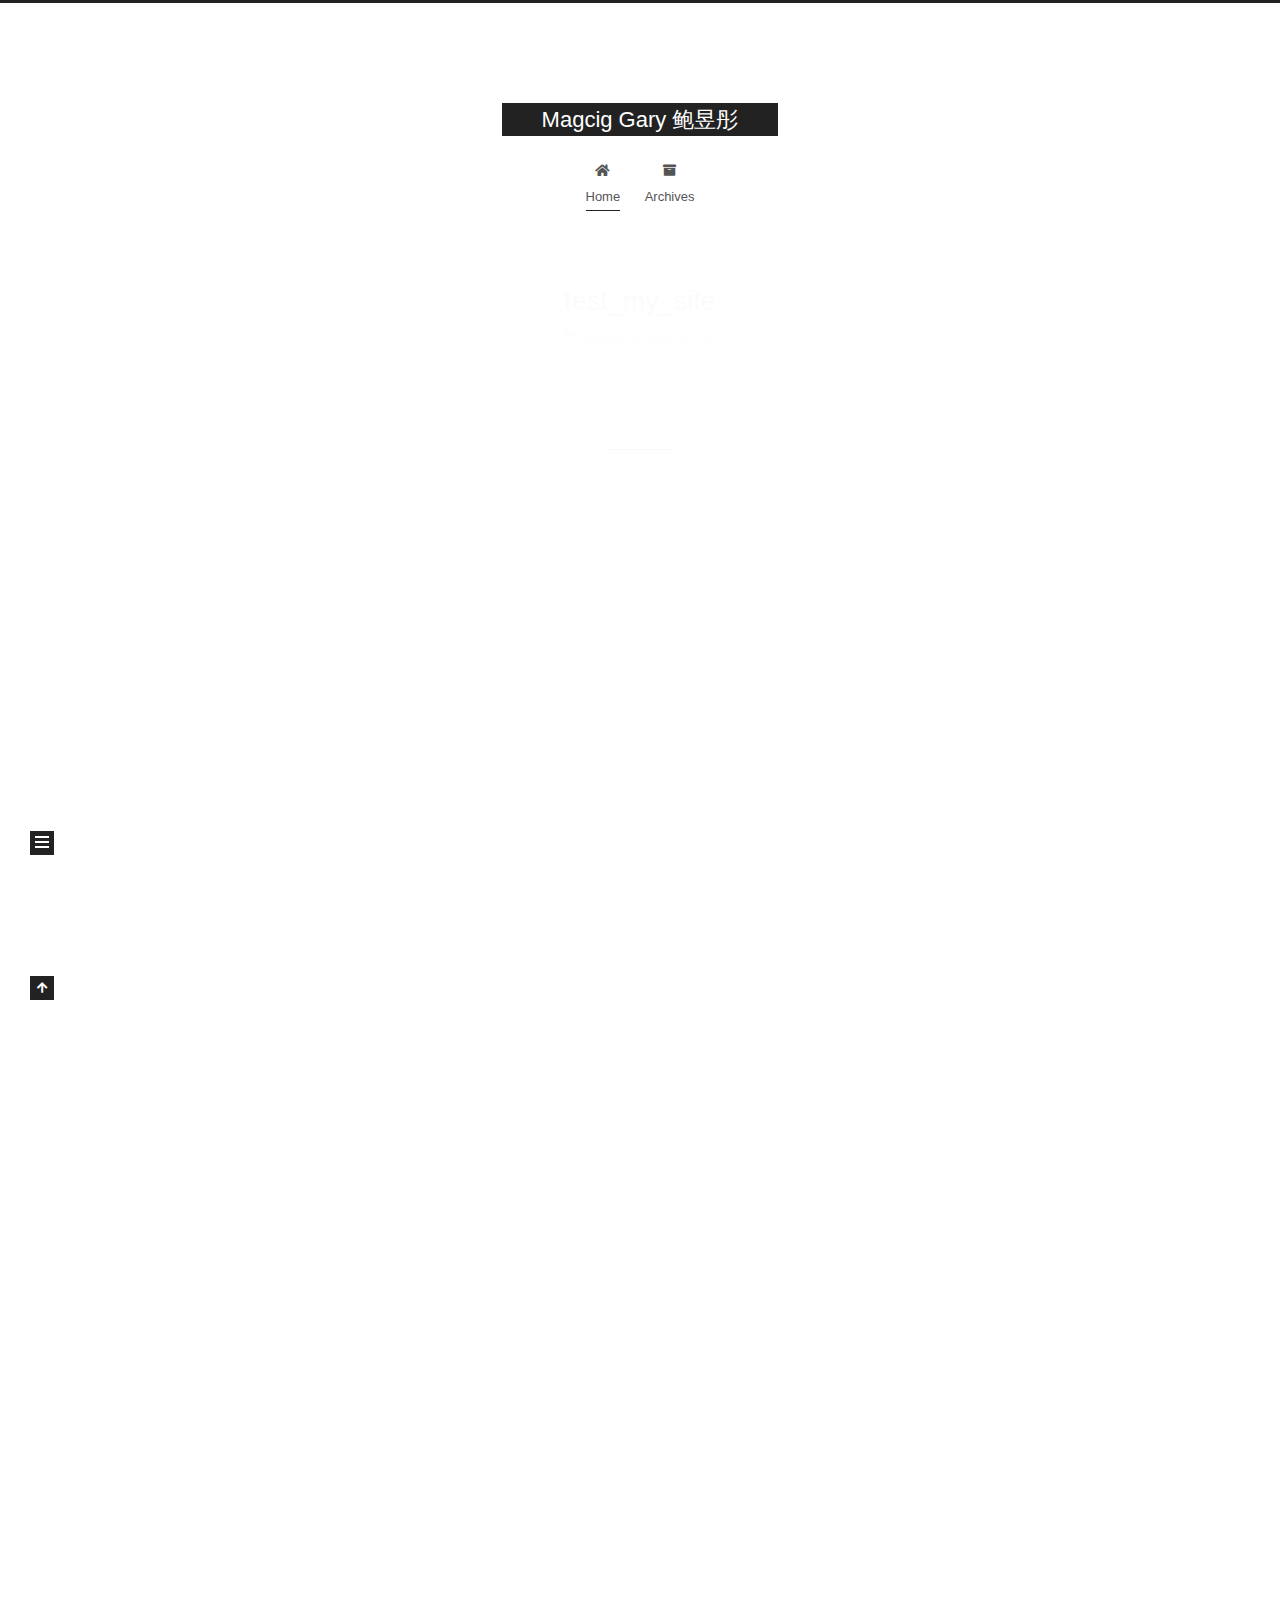
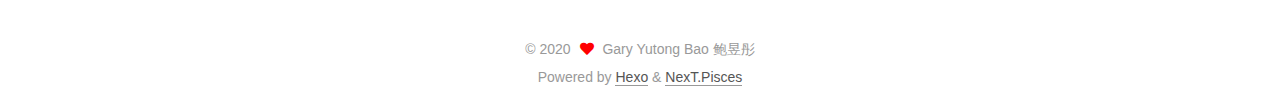
==== commit 30ea435f: "Site updated: 2020-08-02 15:34:25" ====
--- a/index.html
+++ b/index.html
@@ -17,15 +17,18 @@
 
 <script id="hexo-configurations">
     var NexT = window.NexT || {};
-    var CONFIG = {"hostname":"yoursite.com","root":"/","scheme":"Muse","version":"7.8.0","exturl":false,"sidebar":{"position":"left","display":"post","padding":18,"offset":12,"onmobile":false},"copycode":{"enable":false,"show_result":false,"style":null},"back2top":{"enable":true,"sidebar":false,"scrollpercent":false},"bookmark":{"enable":false,"color":"#222","save":"auto"},"fancybox":false,"mediumzoom":false,"lazyload":false,"pangu":false,"comments":{"style":"tabs","active":null,"storage":true,"lazyload":false,"nav":null},"algolia":{"hits":{"per_page":10},"labels":{"input_placeholder":"Search for Posts","hits_empty":"We didn't find any results for the search: ${query}","hits_stats":"${hits} results found in ${time} ms"}},"localsearch":{"enable":false,"trigger":"auto","top_n_per_article":1,"unescape":false,"preload":false},"motion":{"enable":true,"async":false,"transition":{"post_block":"fadeIn","post_header":"slideDownIn","post_body":"slideDownIn","coll_header":"slideLeftIn","sidebar":"slideUpIn"}}};
+    var CONFIG = {"hostname":"yoursite.com","root":"/","scheme":"Pisces","version":"7.8.0","exturl":false,"sidebar":{"position":"left","display":"hide","padding":18,"offset":12,"onmobile":false},"copycode":{"enable":false,"show_result":false,"style":null},"back2top":{"enable":true,"sidebar":false,"scrollpercent":false},"bookmark":{"enable":false,"color":"#222","save":"auto"},"fancybox":false,"mediumzoom":false,"lazyload":false,"pangu":false,"comments":{"style":"tabs","active":null,"storage":true,"lazyload":false,"nav":null},"algolia":{"hits":{"per_page":10},"labels":{"input_placeholder":"Search for Posts","hits_empty":"We didn't find any results for the search: ${query}","hits_stats":"${hits} results found in ${time} ms"}},"localsearch":{"enable":false,"trigger":"auto","top_n_per_article":1,"unescape":false,"preload":false},"motion":{"enable":true,"async":false,"transition":{"post_block":"fadeIn","post_header":"slideDownIn","post_body":"slideDownIn","coll_header":"slideLeftIn","sidebar":"slideUpIn"}}};
   </script>
 
-  <meta property="og:type" content="website">
-<meta property="og:title" content="Hexo">
+  <meta name="description" content="My Personal Website">
+<meta property="og:type" content="website">
+<meta property="og:title" content="Magcig Gary 鲍昱彤">
 <meta property="og:url" content="http://yoursite.com/index.html">
-<meta property="og:site_name" content="Hexo">
+<meta property="og:site_name" content="Magcig Gary 鲍昱彤">
+<meta property="og:description" content="My Personal Website">
 <meta property="og:locale" content="en_US">
-<meta property="article:author" content="Gary Yutong Bao">
+<meta property="article:author" content="Gary Yutong Bao 鲍昱彤">
+<meta property="article:tag" content="‘Gary Yutong Bao’">
 <meta name="twitter:card" content="summary">
 
 <link rel="canonical" href="http://yoursite.com/">
@@ -41,7 +44,7 @@
   };
 </script>
 
-  <title>Hexo</title>
+  <title>Magcig Gary 鲍昱彤</title>
   
 
 
@@ -92,7 +95,7 @@
 
     <a href="/" class="brand" rel="start">
       <span class="logo-line-before"><i></i></span>
-      <h1 class="site-title">Hexo</h1>
+      <h1 class="site-title">Magcig Gary 鲍昱彤</h1>
       <span class="logo-line-after"><i></i></span>
     </a>
   </div>
@@ -149,12 +152,12 @@
 
     <span hidden itemprop="author" itemscope itemtype="http://schema.org/Person">
       <meta itemprop="image" content="/images/avatar.gif">
-      <meta itemprop="name" content="Gary Yutong Bao">
-      <meta itemprop="description" content="">
+      <meta itemprop="name" content="Gary Yutong Bao 鲍昱彤">
+      <meta itemprop="description" content="My Personal Website">
     </span>
 
     <span hidden itemprop="publisher" itemscope itemtype="http://schema.org/Organization">
-      <meta itemprop="name" content="Hexo">
+      <meta itemprop="name" content="Magcig Gary 鲍昱彤">
     </span>
       <header class="post-header">
         <h2 class="post-title" itemprop="name headline">
@@ -206,12 +209,12 @@
 
     <span hidden itemprop="author" itemscope itemtype="http://schema.org/Person">
       <meta itemprop="image" content="/images/avatar.gif">
-      <meta itemprop="name" content="Gary Yutong Bao">
-      <meta itemprop="description" content="">
+      <meta itemprop="name" content="Gary Yutong Bao 鲍昱彤">
+      <meta itemprop="description" content="My Personal Website">
     </span>
 
     <span hidden itemprop="publisher" itemscope itemtype="http://schema.org/Organization">
-      <meta itemprop="name" content="Hexo">
+      <meta itemprop="name" content="Magcig Gary 鲍昱彤">
     </span>
       <header class="post-header">
         <h2 class="post-title" itemprop="name headline">
@@ -326,8 +329,8 @@
 
       <div class="site-overview-wrap sidebar-panel">
         <div class="site-author motion-element" itemprop="author" itemscope itemtype="http://schema.org/Person">
-  <p class="site-author-name" itemprop="name">Gary Yutong Bao</p>
-  <div class="site-description" itemprop="description"></div>
+  <p class="site-author-name" itemprop="name">Gary Yutong Bao 鲍昱彤</p>
+  <div class="site-description" itemprop="description">My Personal Website</div>
 </div>
 <div class="site-state-wrap motion-element">
   <nav class="site-state">
@@ -340,6 +343,17 @@
       </div>
   </nav>
 </div>
+  <div class="links-of-author motion-element">
+      <span class="links-of-author-item">
+        <a href="https://github.com/magicgary" title=" → https:&#x2F;&#x2F;github.com&#x2F;magicgary" rel="noopener" target="_blank"><i class="fab fa-github fa-fw"></i></a>
+      </span>
+      <span class="links-of-author-item">
+        <a href="https://stackoverflow.com/users/7768490" title="StackOverflow → https:&#x2F;&#x2F;stackoverflow.com&#x2F;users&#x2F;7768490" rel="noopener" target="_blank"><i class="fab fa-stack-overflow fa-fw"></i></a>
+      </span>
+      <span class="links-of-author-item">
+        <a href="mailto:gary.baoyutong@gmail.com" title="E-Mail → mailto:gary.baoyutong@gmail.com" rel="noopener" target="_blank"><i class="fa fa-envelope fa-fw"></i></a>
+      </span>
+  </div>
 
 
 
@@ -366,9 +380,9 @@
   <span class="with-love">
     <i class="fa fa-heart"></i>
   </span>
-  <span class="author" itemprop="copyrightHolder">Gary Yutong Bao</span>
+  <span class="author" itemprop="copyrightHolder">Gary Yutong Bao 鲍昱彤</span>
 </div>
-  <div class="powered-by">Powered by <a href="https://hexo.io/" class="theme-link" rel="noopener" target="_blank">Hexo</a> & <a href="https://muse.theme-next.org/" class="theme-link" rel="noopener" target="_blank">NexT.Muse</a>
+  <div class="powered-by">Powered by <a href="https://hexo.io/" class="theme-link" rel="noopener" target="_blank">Hexo</a> & <a href="https://pisces.theme-next.org/" class="theme-link" rel="noopener" target="_blank">NexT.Pisces</a>
   </div>
 
         
@@ -394,7 +408,7 @@
 <script src="/js/motion.js"></script>
 
 
-<script src="/js/schemes/muse.js"></script>
+<script src="/js/schemes/pisces.js"></script>
 
 
 <script src="/js/next-boot.js"></script>
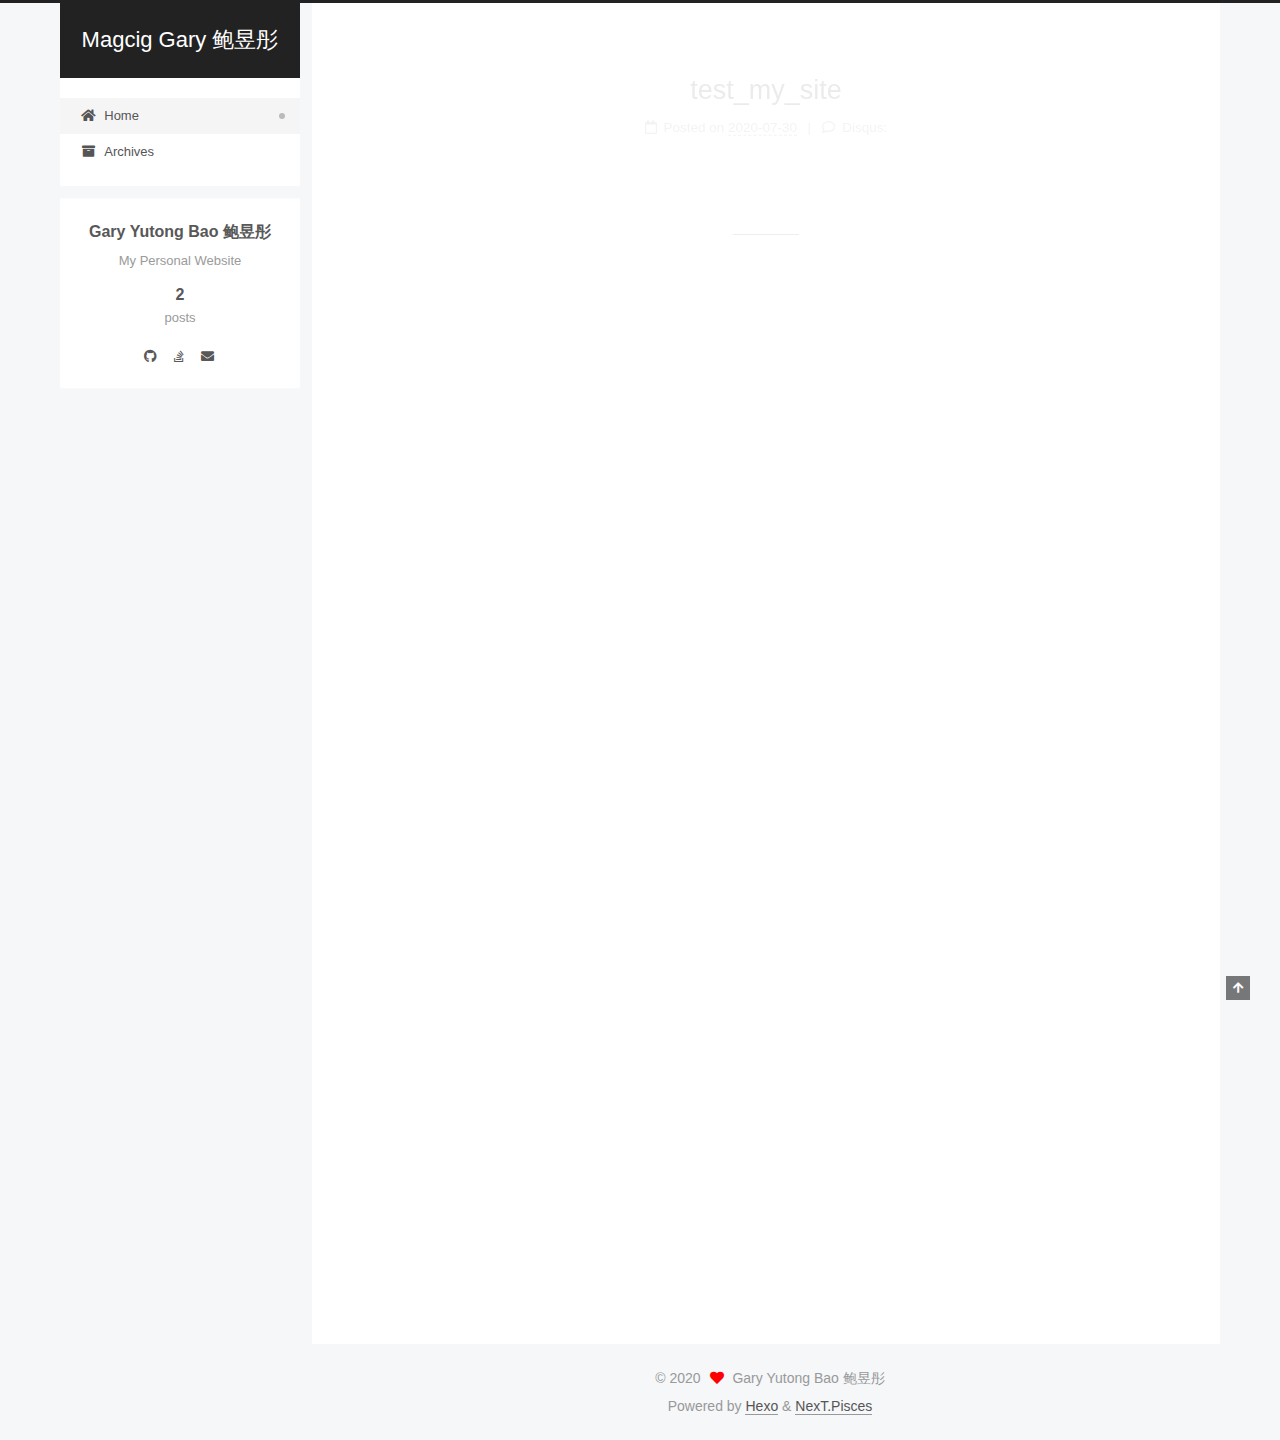
==== commit 2ff49d8a: "Site updated: 2020-08-02 16:01:39" ====
--- a/index.html
+++ b/index.html
@@ -17,7 +17,7 @@
 
 <script id="hexo-configurations">
     var NexT = window.NexT || {};
-    var CONFIG = {"hostname":"yoursite.com","root":"/","scheme":"Pisces","version":"7.8.0","exturl":false,"sidebar":{"position":"left","display":"hide","padding":18,"offset":12,"onmobile":false},"copycode":{"enable":false,"show_result":false,"style":null},"back2top":{"enable":true,"sidebar":false,"scrollpercent":false},"bookmark":{"enable":false,"color":"#222","save":"auto"},"fancybox":false,"mediumzoom":false,"lazyload":false,"pangu":false,"comments":{"style":"tabs","active":null,"storage":true,"lazyload":false,"nav":null},"algolia":{"hits":{"per_page":10},"labels":{"input_placeholder":"Search for Posts","hits_empty":"We didn't find any results for the search: ${query}","hits_stats":"${hits} results found in ${time} ms"}},"localsearch":{"enable":false,"trigger":"auto","top_n_per_article":1,"unescape":false,"preload":false},"motion":{"enable":true,"async":false,"transition":{"post_block":"fadeIn","post_header":"slideDownIn","post_body":"slideDownIn","coll_header":"slideLeftIn","sidebar":"slideUpIn"}}};
+    var CONFIG = {"hostname":"yoursite.com","root":"/","scheme":"Pisces","version":"7.8.0","exturl":false,"sidebar":{"position":"left","display":"hide","padding":18,"offset":12,"onmobile":false},"copycode":{"enable":false,"show_result":false,"style":null},"back2top":{"enable":true,"sidebar":false,"scrollpercent":false},"bookmark":{"enable":false,"color":"#222","save":"auto"},"fancybox":false,"mediumzoom":false,"lazyload":false,"pangu":false,"comments":{"style":"tabs","active":"disqus","storage":true,"lazyload":false,"nav":null,"activeClass":"disqus"},"algolia":{"hits":{"per_page":10},"labels":{"input_placeholder":"Search for Posts","hits_empty":"We didn't find any results for the search: ${query}","hits_stats":"${hits} results found in ${time} ms"}},"localsearch":{"enable":false,"trigger":"auto","top_n_per_article":1,"unescape":false,"preload":false},"motion":{"enable":true,"async":false,"transition":{"post_block":"fadeIn","post_header":"slideDownIn","post_body":"slideDownIn","coll_header":"slideLeftIn","sidebar":"slideUpIn"}}};
   </script>
 
   <meta name="description" content="My Personal Website">
@@ -176,6 +176,20 @@
             </span>
 
           
+  
+  <span class="post-meta-item">
+    
+      <span class="post-meta-item-icon">
+        <i class="far fa-comment"></i>
+      </span>
+      <span class="post-meta-item-text">Disqus: </span>
+    
+    <a title="disqus" href="/2020/07/30/test-my-site/#disqus_thread" itemprop="discussionUrl">
+      <span class="post-comments-count disqus-comment-count" data-disqus-identifier="2020/07/30/test-my-site/" itemprop="commentCount"></span>
+    </a>
+  </span>
+  
+  
 
         </div>
       </header>
@@ -233,6 +247,20 @@
             </span>
 
           
+  
+  <span class="post-meta-item">
+    
+      <span class="post-meta-item-icon">
+        <i class="far fa-comment"></i>
+      </span>
+      <span class="post-meta-item-text">Disqus: </span>
+    
+    <a title="disqus" href="/2020/07/30/hello-world/#disqus_thread" itemprop="discussionUrl">
+      <span class="post-comments-count disqus-comment-count" data-disqus-identifier="2020/07/30/hello-world/" itemprop="commentCount"></span>
+    </a>
+  </span>
+  
+  
 
         </div>
       </header>
@@ -300,6 +328,28 @@
     });
   }
 </script>
+
+<div id="disqus_thread"></div>
+<script>
+
+/**
+*  RECOMMENDED CONFIGURATION VARIABLES: EDIT AND UNCOMMENT THE SECTION BELOW TO INSERT DYNAMIC VALUES FROM YOUR PLATFORM OR CMS.
+*  LEARN WHY DEFINING THESE VARIABLES IS IMPORTANT: https://disqus.com/admin/universalcode/#configuration-variables*/
+/*
+var disqus_config = function () {
+this.page.url = PAGE_URL;  // Replace PAGE_URL with your page's canonical URL variable
+this.page.identifier = PAGE_IDENTIFIER; // Replace PAGE_IDENTIFIER with your page's unique identifier variable
+};
+*/
+(function() { // DON'T EDIT BELOW THIS LINE
+var d = document, s = d.createElement('script');
+s.src = 'https://magicgary-com.disqus.com/embed.js';
+s.setAttribute('data-timestamp', +new Date());
+(d.head || d.body).appendChild(s);
+})();
+</script>
+<noscript>Please enable JavaScript to view the <a target="_blank" rel="noopener" href="https://disqus.com/?ref_noscript">comments powered by Disqus.</a></noscript>
+
 
         </div>
           
@@ -436,5 +486,16 @@
 
   
 
+<script>
+  function loadCount() {
+    var d = document, s = d.createElement('script');
+    s.src = 'https://magicgary.disqus.com/count.js';
+    s.id = 'dsq-count-scr';
+    (d.head || d.body).appendChild(s);
+  }
+  // defer loading until the whole page loading is completed
+  window.addEventListener('load', loadCount, false);
+</script>
+
 </body>
 </html>
--- a/css/main.css
+++ b/css/main.css
@@ -1,5 +1,5 @@
 :root {
-  --body-bg-color: #fff;
+  --body-bg-color: #f5f7f9;
   --content-bg-color: #fff;
   --card-bg-color: #f5f5f5;
   --text-color: #555;
@@ -11,11 +11,11 @@
   --table-row-odd-bg-color: #f9f9f9;
   --table-row-hover-bg-color: #f5f5f5;
   --menu-item-bg-color: #f5f5f5;
-  --btn-default-bg: #222;
-  --btn-default-color: #fff;
-  --btn-default-border-color: #222;
-  --btn-default-hover-bg: #fff;
-  --btn-default-hover-color: #222;
+  --btn-default-bg: #fff;
+  --btn-default-color: #555;
+  --btn-default-border-color: #555;
+  --btn-default-hover-bg: #222;
+  --btn-default-hover-color: #fff;
   --btn-default-hover-border-color: #222;
 }
 html {
@@ -314,7 +314,7 @@
 .btn {
   background: var(--btn-default-bg);
   border: 2px solid var(--btn-default-border-color);
-  border-radius: 0;
+  border-radius: 2px;
   color: var(--btn-default-color);
   display: inline-block;
   font-size: 0.875em;
@@ -921,16 +921,16 @@
 }
 .main-inner {
   margin: 0 auto;
-  width: 700px;
+  width: calc(100% - 20px);
 }
 @media (min-width: 1200px) {
   .main-inner {
-    width: 800px;
+    width: 1160px;
   }
 }
 @media (min-width: 1600px) {
   .main-inner {
-    width: 900px;
+    width: 73%;
   }
 }
 @media (max-width: 767px) {
@@ -943,16 +943,16 @@
 }
 .header-inner {
   margin: 0 auto;
-  width: 700px;
+  width: calc(100% - 20px);
 }
 @media (min-width: 1200px) {
   .header-inner {
-    width: 800px;
+    width: 1160px;
   }
 }
 @media (min-width: 1600px) {
   .header-inner {
-    width: 900px;
+    width: 73%;
   }
 }
 .site-brand-container {
@@ -991,7 +991,7 @@
   margin: 0;
 }
 .site-subtitle {
-  color: #999;
+  color: #ddd;
   font-size: 0.8125em;
   margin: 10px 0;
 }
@@ -1136,22 +1136,22 @@
   display: inline-block;
 }
 .site-author-image {
-  border: 2px solid #333;
+  border: 1px solid #eee;
   display: block;
   margin: 0 auto;
-  max-width: 96px;
+  max-width: 120px;
   padding: 2px;
 }
 .site-author-name {
-  color: #f5f5f5;
-  font-weight: normal;
-  margin: 5px 0 0;
+  color: var(--text-color);
+  font-weight: 600;
+  margin: 0;
   text-align: center;
 }
 .site-description {
   color: #999;
-  font-size: 1em;
-  margin-top: 5px;
+  font-size: 0.8125em;
+  margin-top: 0;
   text-align: center;
 }
 .links-of-author {
@@ -1165,10 +1165,13 @@
   margin-bottom: 10px;
   margin-right: 10px;
   vertical-align: middle;
+  transition-delay: 0s;
+  transition-duration: 0.2s;
+  transition-timing-function: ease-in-out;
 }
 .links-of-author a::before,
 .links-of-author span.exturl::before {
-  background: #9a63d6;
+  background: #f7699d;
   border-radius: 50%;
   content: ' ';
   display: inline-block;
@@ -1246,7 +1249,7 @@
 }
 .sidebar-nav li {
   border-bottom: 1px solid transparent;
-  color: #666;
+  color: var(--text-color);
   cursor: pointer;
   display: inline-block;
   font-size: 0.875em;
@@ -1255,14 +1258,14 @@
   margin-left: 10px;
 }
 .sidebar-nav li:hover {
-  color: #f5f5f5;
+  color: #fc6423;
 }
 .sidebar-nav .sidebar-nav-active {
-  border-bottom-color: #87daff;
-  color: #87daff;
+  border-bottom-color: #fc6423;
+  color: #fc6423;
 }
 .sidebar-nav .sidebar-nav-active:hover {
-  color: #87daff;
+  color: #fc6423;
 }
 .sidebar-panel {
   display: none;
@@ -1291,7 +1294,7 @@
   }
 }
 .sidebar-toggle:hover .toggle-line {
-  background: #87daff;
+  background: #fc6423;
 }
 .post-toc {
   font-size: 0.875em;
@@ -1318,7 +1321,7 @@
   white-space: nowrap;
 }
 .post-toc .nav .nav-child {
-  display: none;
+  display: block;
 }
 .post-toc .nav .active > .nav-child {
   display: block;
@@ -1330,14 +1333,14 @@
   display: block;
 }
 .post-toc .nav .active > a {
-  border-bottom-color: #87daff;
-  color: #87daff;
+  border-bottom-color: #fc6423;
+  color: #fc6423;
 }
 .post-toc .nav .active-current > a {
-  color: #87daff;
+  color: #fc6423;
 }
 .post-toc .nav .active-current > a:hover {
-  color: #87daff;
+  color: #fc6423;
 }
 .site-state {
   display: flex;
@@ -1352,20 +1355,20 @@
   padding: 0 15px;
 }
 .site-state-item:not(:first-child) {
-  border-left: 1px solid #333;
+  border-left: 1px solid #eee;
 }
 .site-state-item a {
   border-bottom: none;
 }
 .site-state-item-count {
   display: block;
-  font-size: 1.25em;
+  font-size: 1em;
   font-weight: 600;
   text-align: center;
 }
 .site-state-item-name {
-  color: inherit;
-  font-size: 0.875em;
+  color: #999;
+  font-size: 0.8125em;
 }
 .footer {
   color: #999;
@@ -1382,16 +1385,16 @@
   box-sizing: border-box;
   margin: 0 auto;
   text-align: center;
-  width: 700px;
+  width: calc(100% - 20px);
 }
 @media (min-width: 1200px) {
   .footer-inner {
-    width: 800px;
+    width: 1160px;
   }
 }
 @media (min-width: 1600px) {
   .footer-inner {
-    width: 900px;
+    width: 73%;
   }
 }
 .languages {
@@ -1489,7 +1492,7 @@
   color: #fff;
   cursor: pointer;
   left: 30px;
-  opacity: 1;
+  opacity: 0.6;
   padding: 0 6px;
   position: fixed;
   transition-property: bottom;
@@ -1500,10 +1503,10 @@
   display: none;
 }
 .back-to-top:hover {
-  color: #87daff;
+  color: #fc6423;
 }
 .back-to-top.back-to-top-on {
-  bottom: 19px;
+  bottom: 30px;
 }
 @media (max-width: 991px) {
   .back-to-top {
@@ -2141,151 +2144,300 @@
 .tag-cloud a:hover {
   color: var(--link-hover-color) !important;
 }
-@media (max-width: 767px) {
-  .header-inner,
-  .main-inner,
+.header {
+  margin: 0 auto;
+  position: relative;
+  width: calc(100% - 20px);
+}
+@media (min-width: 1200px) {
+  .header {
+    width: 1160px;
+  }
+}
+@media (min-width: 1600px) {
+  .header {
+    width: 73%;
+  }
+}
+@media (max-width: 991px) {
+  .header {
+    width: auto;
+  }
+}
+.header-inner {
+  background: var(--content-bg-color);
+  border-radius: initial;
+  box-shadow: initial;
+  overflow: hidden;
+  padding: 0;
+  position: absolute;
+  top: 0;
+  width: 240px;
+}
+@media (min-width: 1200px) {
+  .header-inner {
+    width: 240px;
+  }
+}
+@media (max-width: 991px) {
+  .header-inner {
+    border-radius: initial;
+    position: relative;
+    width: auto;
+  }
+}
+.main-inner {
+  align-items: flex-start;
+  display: flex;
+  justify-content: space-between;
+  flex-direction: row-reverse;
+}
+@media (max-width: 991px) {
+  .main-inner {
+    width: auto;
+  }
+}
+.content-wrap {
+  background: var(--content-bg-color);
+  border-radius: initial;
+  box-shadow: initial;
+  box-sizing: border-box;
+  padding: 40px;
+  width: calc(100% - 252px);
+}
+@media (max-width: 991px) {
+  .content-wrap {
+    border-radius: initial;
+    padding: 20px;
+    width: 100%;
+  }
+}
+.footer-inner {
+  padding-left: 260px;
+}
+.back-to-top {
+  left: auto;
+  right: 30px;
+}
+@media (max-width: 991px) {
+  .back-to-top {
+    right: 20px;
+  }
+}
+@media (max-width: 991px) {
   .footer-inner {
+    padding-left: 0;
+    padding-right: 0;
     width: auto;
   }
 }
-.header-inner {
-  padding-top: 100px;
-}
-@media (max-width: 767px) {
-  .header-inner {
-    padding-top: 50px;
-  }
-}
-.main-inner {
-  padding-bottom: 60px;
-}
-.content {
-  padding-top: 70px;
-}
-@media (max-width: 767px) {
-  .content {
-    padding-top: 35px;
-  }
-}
-embed {
+.site-brand-container {
+  background: #222;
+}
+@media (max-width: 991px) {
+  .site-brand-container {
+    box-shadow: 0 0 16px rgba(0,0,0,0.5);
+  }
+}
+.site-meta {
+  padding: 20px 0;
+}
+.brand {
+  padding: 0;
+}
+.site-subtitle {
+  margin: 10px 10px 0;
+}
+.custom-logo-image {
+  margin-top: 20px;
+}
+@media (max-width: 991px) {
+  .custom-logo-image {
+    display: none;
+  }
+}
+@media (min-width: 768px) and (max-width: 991px) {
+  .site-nav-toggle,
+  .site-nav-right {
+    display: flex;
+    flex-direction: column;
+    justify-content: center;
+  }
+}
+.site-nav-toggle .toggle,
+.site-nav-right .toggle {
+  color: #fff;
+}
+.site-nav-toggle .toggle .toggle-line,
+.site-nav-right .toggle .toggle-line {
+  background: #fff;
+}
+@media (min-width: 768px) and (max-width: 991px) {
+  .site-nav {
+    display: none;
+  }
+}
+.menu .menu-item {
   display: block;
-  margin: 0 auto 25px auto;
-}
-.custom-logo .site-meta-headline {
-  text-align: center;
-}
-.custom-logo .site-title {
-  color: #222;
-  margin: 10px auto 0;
-}
-.custom-logo .site-title a {
-  border: 0;
-}
-.custom-logo-image {
-  background: #fff;
-  margin: 0 auto;
-  max-width: 150px;
-  padding: 5px;
-}
-.brand {
-  background: var(--btn-default-bg);
-}
-@media (max-width: 767px) {
-  .site-nav {
-    border-bottom: 1px solid #ddd;
-    border-top: 1px solid #ddd;
-    left: 0;
-    margin: 0;
-    padding: 0;
-    width: 100%;
-  }
-}
-@media (max-width: 767px) {
-  .menu {
-    text-align: left;
-  }
-}
-.menu-item-active a,
-.menu .menu-item a:hover,
-.menu .menu-item span.exturl:hover {
-  background: transparent;
-  border-bottom: 1px solid var(--link-hover-color) !important;
-}
-@media (max-width: 767px) {
-  .menu-item-active a,
-  .menu .menu-item a:hover,
-  .menu .menu-item span.exturl:hover {
-    border-bottom: 1px dotted #ddd !important;
-  }
-}
-@media (max-width: 767px) {
-  .menu .menu-item {
-    margin: 0 10px;
-  }
+  margin: 0;
 }
 .menu .menu-item a,
 .menu .menu-item span.exturl {
-  border-bottom: 1px solid transparent;
-}
-@media (max-width: 767px) {
-  .menu .menu-item a,
-  .menu .menu-item span.exturl {
-    padding: 5px 10px;
-  }
-}
-@media (min-width: 768px) {
-  .menu .menu-item .fa,
-  .menu .menu-item .fab,
-  .menu .menu-item .far,
-  .menu .menu-item .fas {
-    display: block;
-    line-height: 2;
-    margin-right: 0;
-    width: 100%;
+  padding: 5px 20px;
+  position: relative;
+  text-align: left;
+  transition-property: background-color;
+}
+@media (max-width: 991px) {
+  .menu .menu-item.menu-item-search {
+    display: none;
   }
 }
 .menu .menu-item .badge {
-  background: #eee;
-  padding: 1px 4px;
+  background: #ccc;
+  border-radius: 10px;
+  color: #fff;
+  float: right;
+  padding: 2px 5px;
+  text-shadow: 1px 1px 0 rgba(0,0,0,0.1);
+  vertical-align: middle;
+}
+.main-menu .menu-item-active a::after {
+  background: #bbb;
+  border-radius: 50%;
+  content: ' ';
+  height: 6px;
+  margin-top: -3px;
+  position: absolute;
+  right: 15px;
+  top: 50%;
+  width: 6px;
 }
 .sub-menu {
-  margin: 10px 0;
+  background: var(--content-bg-color);
+  border-bottom: 1px solid #ddd;
+  margin: 0;
+  padding: 6px 0;
 }
 .sub-menu .menu-item {
   display: inline-block;
 }
+.sub-menu .menu-item a,
+.sub-menu .menu-item span.exturl {
+  background: transparent;
+  margin: 5px 10px;
+  padding: initial;
+}
+.sub-menu .menu-item a:hover,
+.sub-menu .menu-item span.exturl:hover {
+  background: transparent;
+  color: #fc6423;
+}
+.sub-menu .menu-item-active a {
+  border-bottom-color: #fc6423;
+  color: #fc6423;
+}
+.sub-menu .menu-item-active a:hover {
+  border-bottom-color: #fc6423;
+}
 .sidebar {
-  left: -320px;
-}
-.sidebar.sidebar-active {
-  left: 0;
-}
-.sidebar {
-  width: 320px;
-  z-index: 1200;
-  transition-delay: 0s;
-  transition-duration: 0.2s;
-  transition-timing-function: ease-out;
-}
-.sidebar a,
-.sidebar span.exturl {
-  border-bottom-color: #555;
-  color: #999;
-}
-.sidebar a:hover,
-.sidebar span.exturl:hover {
-  border-bottom-color: #eee;
-  color: #eee;
-}
-.links-of-blogroll-item {
-  padding: 2px 10px;
-}
-.links-of-blogroll-item a,
-.links-of-blogroll-item span.exturl {
+  background: var(--body-bg-color);
+  box-shadow: none;
+  margin-top: 100%;
+  position: static;
+  width: 240px;
+}
+@media (max-width: 991px) {
+  .sidebar {
+    display: none;
+  }
+}
+.sidebar-toggle {
+  display: none;
+}
+.sidebar-inner {
+  background: var(--content-bg-color);
+  border-radius: initial;
+  box-shadow: initial;
+  box-sizing: border-box;
+  color: var(--text-color);
+  width: 240px;
+  opacity: 0;
+}
+.sidebar-inner.affix {
+  position: fixed;
+  top: 12px;
+}
+.sidebar-inner.affix-bottom {
+  position: absolute;
+}
+.site-state-item {
+  padding: 0 10px;
+}
+.sidebar-button {
+  border-bottom: 1px dotted #ccc;
+  border-top: 1px dotted #ccc;
+  margin-top: 10px;
+  text-align: center;
+}
+.sidebar-button a {
+  border: 0;
+  color: #fc6423;
+  display: block;
+}
+.sidebar-button a:hover {
+  background: none;
+  border: 0;
+  color: #e34603;
+}
+.sidebar-button a:hover .fa,
+.sidebar-button a:hover .fab,
+.sidebar-button a:hover .far,
+.sidebar-button a:hover .fas {
+  color: #e34603;
+}
+.links-of-author {
+  display: flex;
+  flex-wrap: wrap;
+  margin-top: 10px;
+  justify-content: center;
+}
+.links-of-author-item {
+  margin: 5px 0 0;
+}
+.links-of-author-item a,
+.links-of-author-item span.exturl {
   box-sizing: border-box;
   display: inline-block;
-  max-width: 280px;
+  margin-bottom: 0;
+  margin-right: 0;
+  max-width: 216px;
   overflow: hidden;
+  padding: 0 5px;
   text-overflow: ellipsis;
   white-space: nowrap;
 }
+.links-of-author-item a,
+.links-of-author-item span.exturl {
+  border-bottom: none;
+  display: block;
+  text-decoration: none;
+}
+.links-of-author-item a::before,
+.links-of-author-item span.exturl::before {
+  display: none;
+}
+.links-of-author-item a:hover,
+.links-of-author-item span.exturl:hover {
+  background: var(--body-bg-color);
+  border-radius: 4px;
+}
+.links-of-author-item .fa,
+.links-of-author-item .fab,
+.links-of-author-item .far,
+.links-of-author-item .fas {
+  margin-right: 2px;
+}
+.links-of-blogroll-item {
+  padding: 0;
+}
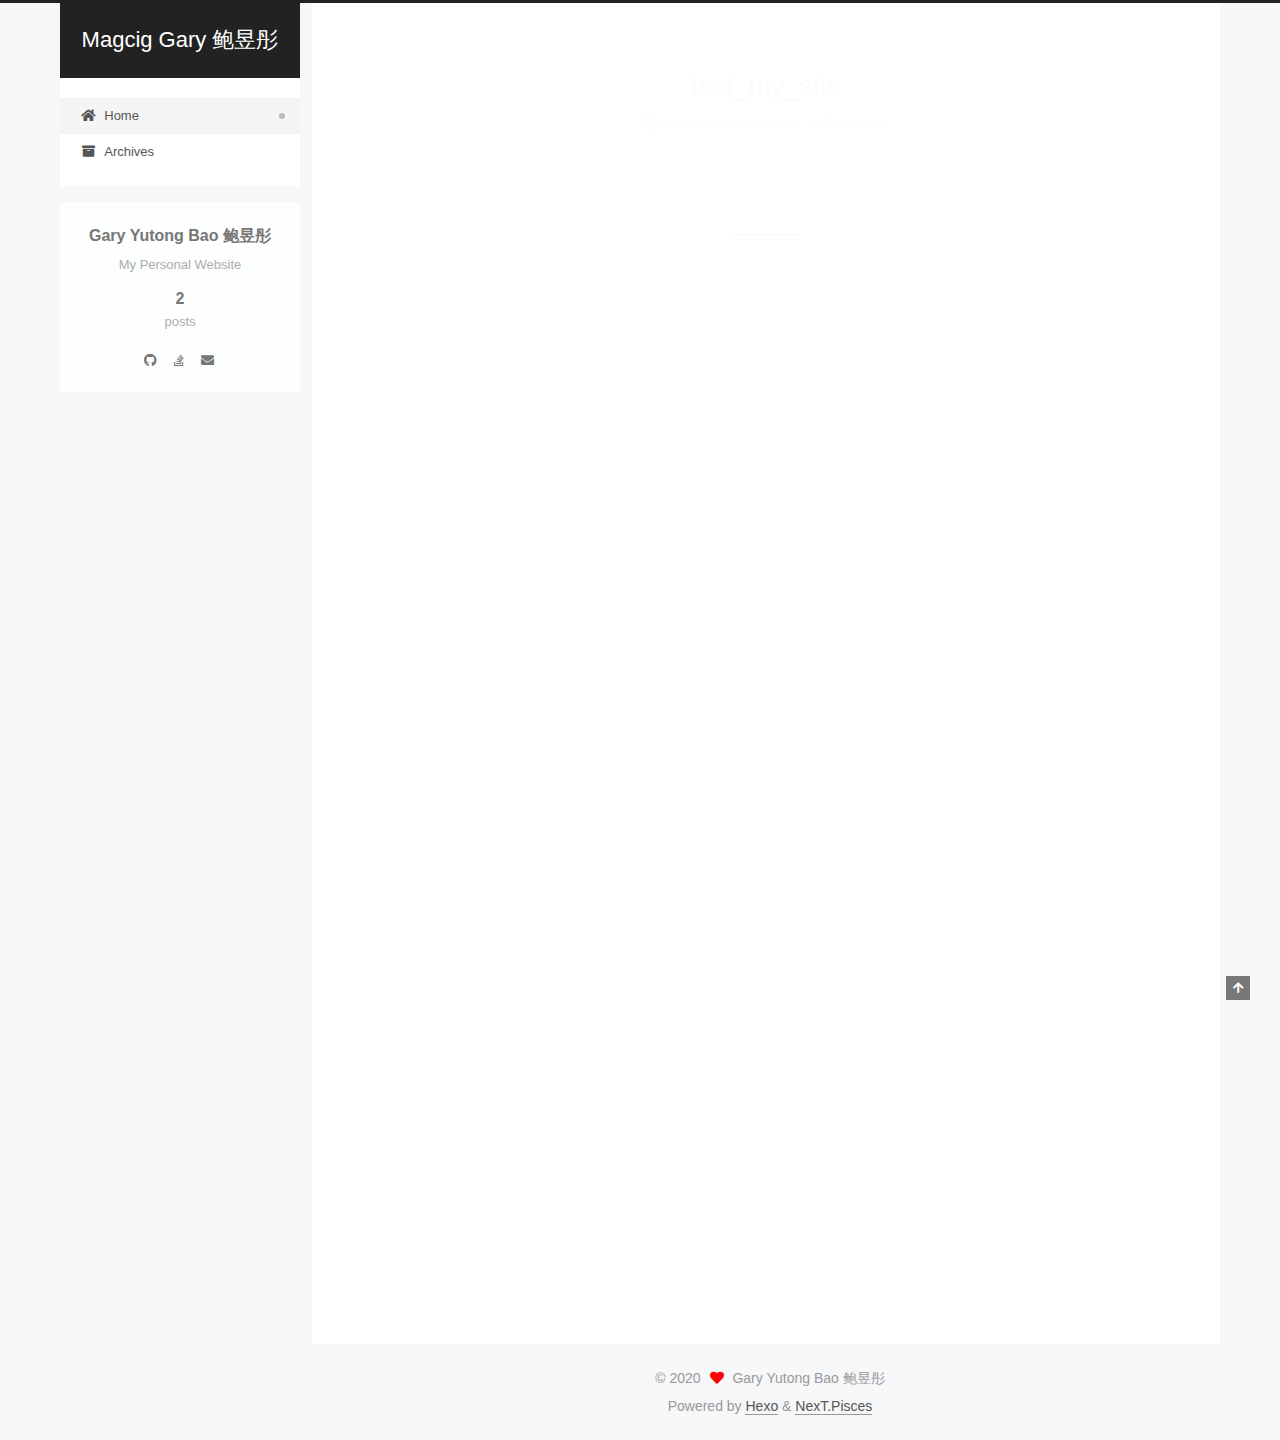
==== commit 73ffada9: "Site updated: 2020-08-02 16:08:20" ====
--- a/index.html
+++ b/index.html
@@ -489,7 +489,7 @@
 <script>
   function loadCount() {
     var d = document, s = d.createElement('script');
-    s.src = 'https://magicgary.disqus.com/count.js';
+    s.src = 'https://magicgary-com.disqus.com/count.js';
     s.id = 'dsq-count-scr';
     (d.head || d.body).appendChild(s);
   }
--- a/css/main.css
+++ b/css/main.css
@@ -1171,7 +1171,7 @@
 }
 .links-of-author a::before,
 .links-of-author span.exturl::before {
-  background: #f7699d;
+  background: #88df60;
   border-radius: 50%;
   content: ' ';
   display: inline-block;
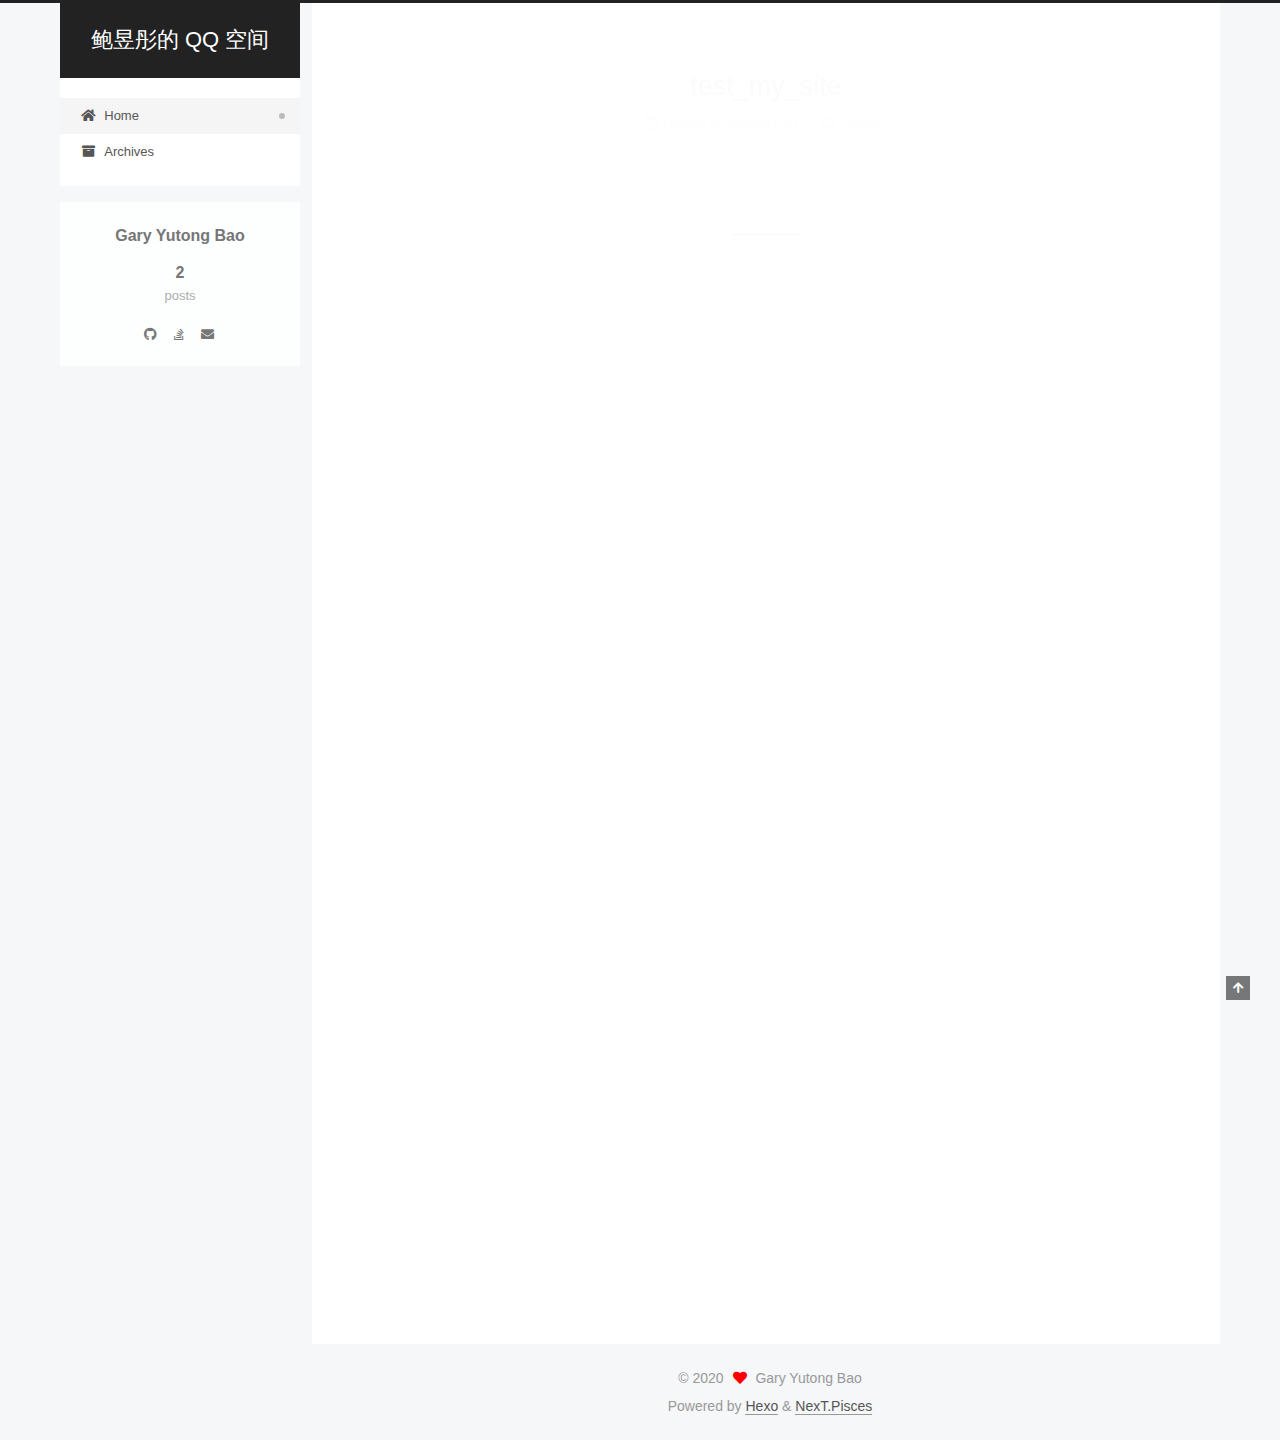
==== commit 73230514: "Site updated: 2020-08-02 16:28:39" ====
--- a/index.html
+++ b/index.html
@@ -20,14 +20,12 @@
     var CONFIG = {"hostname":"yoursite.com","root":"/","scheme":"Pisces","version":"7.8.0","exturl":false,"sidebar":{"position":"left","display":"hide","padding":18,"offset":12,"onmobile":false},"copycode":{"enable":false,"show_result":false,"style":null},"back2top":{"enable":true,"sidebar":false,"scrollpercent":false},"bookmark":{"enable":false,"color":"#222","save":"auto"},"fancybox":false,"mediumzoom":false,"lazyload":false,"pangu":false,"comments":{"style":"tabs","active":"disqus","storage":true,"lazyload":false,"nav":null,"activeClass":"disqus"},"algolia":{"hits":{"per_page":10},"labels":{"input_placeholder":"Search for Posts","hits_empty":"We didn't find any results for the search: ${query}","hits_stats":"${hits} results found in ${time} ms"}},"localsearch":{"enable":false,"trigger":"auto","top_n_per_article":1,"unescape":false,"preload":false},"motion":{"enable":true,"async":false,"transition":{"post_block":"fadeIn","post_header":"slideDownIn","post_body":"slideDownIn","coll_header":"slideLeftIn","sidebar":"slideUpIn"}}};
   </script>
 
-  <meta name="description" content="My Personal Website">
-<meta property="og:type" content="website">
-<meta property="og:title" content="Magcig Gary 鲍昱彤">
+  <meta property="og:type" content="website">
+<meta property="og:title" content="鲍昱彤的 QQ 空间">
 <meta property="og:url" content="http://yoursite.com/index.html">
-<meta property="og:site_name" content="Magcig Gary 鲍昱彤">
-<meta property="og:description" content="My Personal Website">
+<meta property="og:site_name" content="鲍昱彤的 QQ 空间">
 <meta property="og:locale" content="en_US">
-<meta property="article:author" content="Gary Yutong Bao 鲍昱彤">
+<meta property="article:author" content="Gary Yutong Bao">
 <meta property="article:tag" content="‘Gary Yutong Bao’">
 <meta name="twitter:card" content="summary">
 
@@ -44,7 +42,7 @@
   };
 </script>
 
-  <title>Magcig Gary 鲍昱彤</title>
+  <title>鲍昱彤的 QQ 空间</title>
   
 
 
@@ -95,7 +93,7 @@
 
     <a href="/" class="brand" rel="start">
       <span class="logo-line-before"><i></i></span>
-      <h1 class="site-title">Magcig Gary 鲍昱彤</h1>
+      <h1 class="site-title">鲍昱彤的 QQ 空间</h1>
       <span class="logo-line-after"><i></i></span>
     </a>
   </div>
@@ -152,12 +150,12 @@
 
     <span hidden itemprop="author" itemscope itemtype="http://schema.org/Person">
       <meta itemprop="image" content="/images/avatar.gif">
-      <meta itemprop="name" content="Gary Yutong Bao 鲍昱彤">
-      <meta itemprop="description" content="My Personal Website">
+      <meta itemprop="name" content="Gary Yutong Bao">
+      <meta itemprop="description" content="">
     </span>
 
     <span hidden itemprop="publisher" itemscope itemtype="http://schema.org/Organization">
-      <meta itemprop="name" content="Magcig Gary 鲍昱彤">
+      <meta itemprop="name" content="鲍昱彤的 QQ 空间">
     </span>
       <header class="post-header">
         <h2 class="post-title" itemprop="name headline">
@@ -223,12 +221,12 @@
 
     <span hidden itemprop="author" itemscope itemtype="http://schema.org/Person">
       <meta itemprop="image" content="/images/avatar.gif">
-      <meta itemprop="name" content="Gary Yutong Bao 鲍昱彤">
-      <meta itemprop="description" content="My Personal Website">
+      <meta itemprop="name" content="Gary Yutong Bao">
+      <meta itemprop="description" content="">
     </span>
 
     <span hidden itemprop="publisher" itemscope itemtype="http://schema.org/Organization">
-      <meta itemprop="name" content="Magcig Gary 鲍昱彤">
+      <meta itemprop="name" content="鲍昱彤的 QQ 空间">
     </span>
       <header class="post-header">
         <h2 class="post-title" itemprop="name headline">
@@ -379,8 +377,8 @@
 
       <div class="site-overview-wrap sidebar-panel">
         <div class="site-author motion-element" itemprop="author" itemscope itemtype="http://schema.org/Person">
-  <p class="site-author-name" itemprop="name">Gary Yutong Bao 鲍昱彤</p>
-  <div class="site-description" itemprop="description">My Personal Website</div>
+  <p class="site-author-name" itemprop="name">Gary Yutong Bao</p>
+  <div class="site-description" itemprop="description"></div>
 </div>
 <div class="site-state-wrap motion-element">
   <nav class="site-state">
@@ -430,7 +428,7 @@
   <span class="with-love">
     <i class="fa fa-heart"></i>
   </span>
-  <span class="author" itemprop="copyrightHolder">Gary Yutong Bao 鲍昱彤</span>
+  <span class="author" itemprop="copyrightHolder">Gary Yutong Bao</span>
 </div>
   <div class="powered-by">Powered by <a href="https://hexo.io/" class="theme-link" rel="noopener" target="_blank">Hexo</a> & <a href="https://pisces.theme-next.org/" class="theme-link" rel="noopener" target="_blank">NexT.Pisces</a>
   </div>
--- a/css/main.css
+++ b/css/main.css
@@ -1171,7 +1171,7 @@
 }
 .links-of-author a::before,
 .links-of-author span.exturl::before {
-  background: #88df60;
+  background: #2da4ff;
   border-radius: 50%;
   content: ' ';
   display: inline-block;
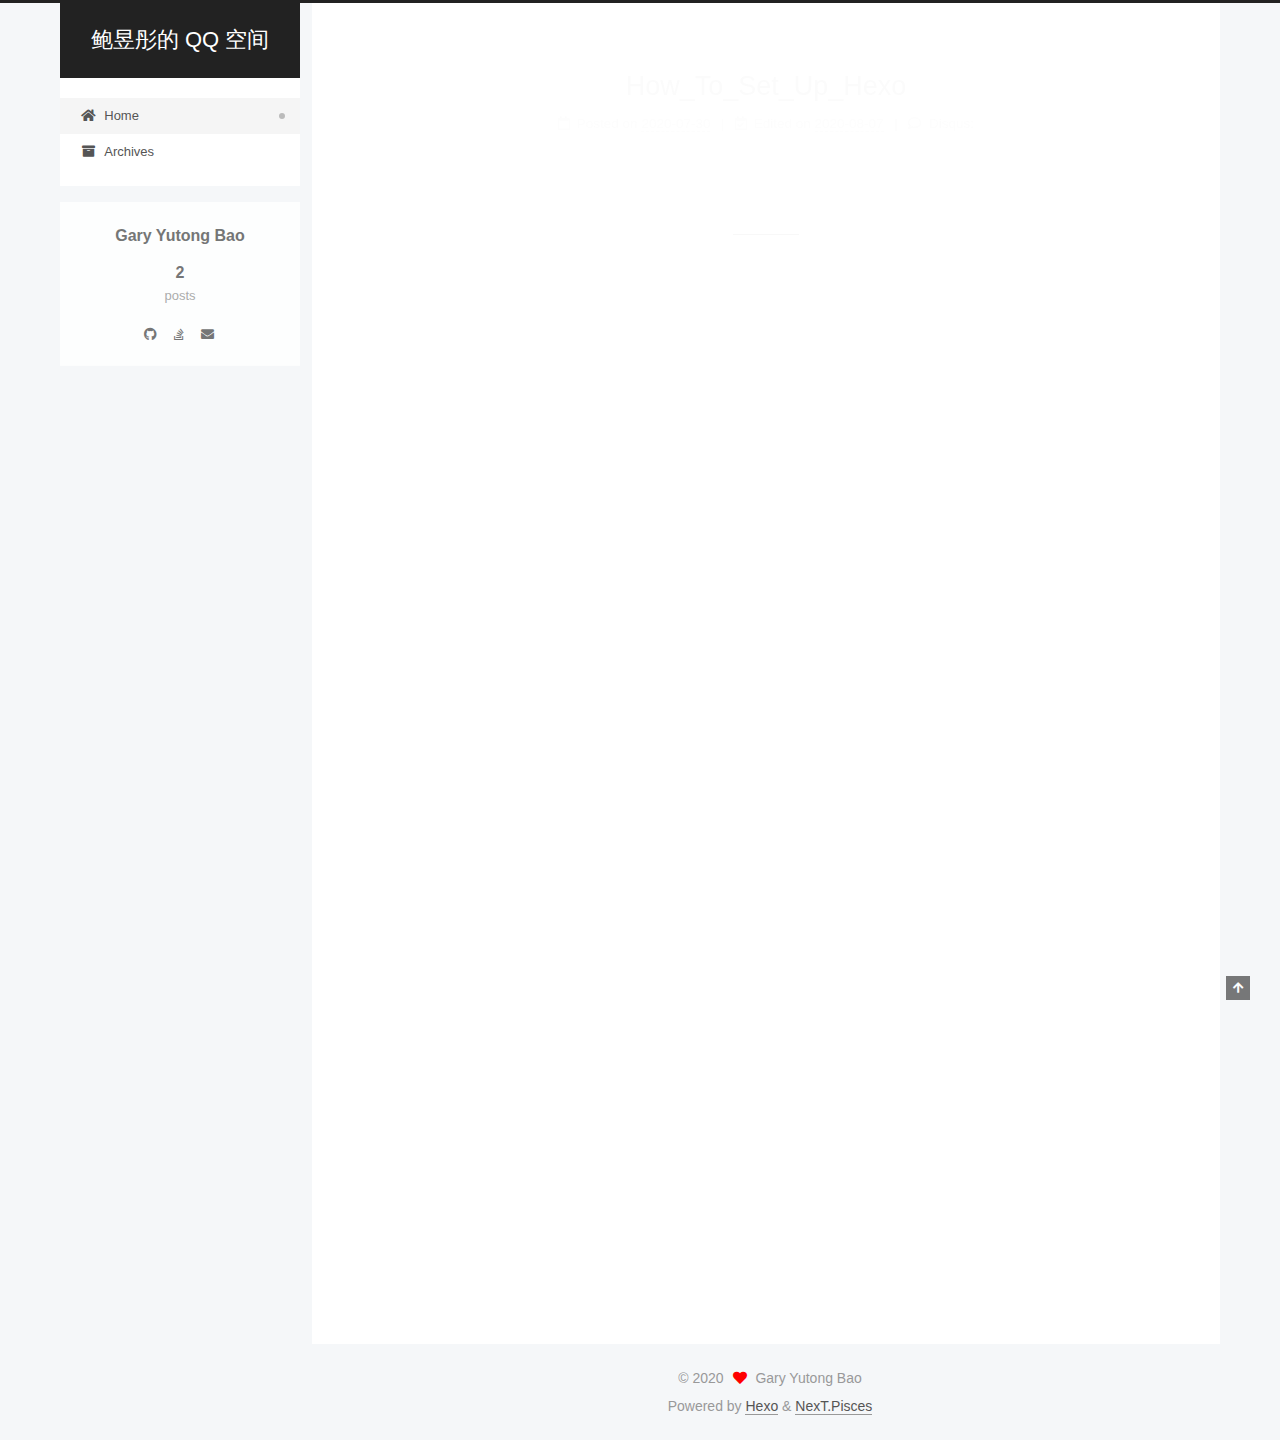
==== commit 4c12c6d0: "Site updated: 2020-08-07 22:28:57" ====
--- a/index.html
+++ b/index.html
@@ -146,7 +146,7 @@
   
   
   <article itemscope itemtype="http://schema.org/Article" class="post-block" lang="en">
-    <link itemprop="mainEntityOfPage" href="http://yoursite.com/2020/07/30/test-my-site/">
+    <link itemprop="mainEntityOfPage" href="http://yoursite.com/2020/07/30/how-to-set-up-hexo/">
 
     <span hidden itemprop="author" itemscope itemtype="http://schema.org/Person">
       <meta itemprop="image" content="/images/avatar.gif">
@@ -160,7 +160,7 @@
       <header class="post-header">
         <h2 class="post-title" itemprop="name headline">
           
-            <a href="/2020/07/30/test-my-site/" class="post-title-link" itemprop="url">test_my_site</a>
+            <a href="/2020/07/30/how-to-set-up-hexo/" class="post-title-link" itemprop="url">How_To_Set_Up_Hexo</a>
         </h2>
 
         <div class="post-meta">
@@ -172,6 +172,13 @@
 
               <time title="Created: 2020-07-30 23:15:00" itemprop="dateCreated datePublished" datetime="2020-07-30T23:15:00-07:00">2020-07-30</time>
             </span>
+              <span class="post-meta-item">
+                <span class="post-meta-item-icon">
+                  <i class="far fa-calendar-check"></i>
+                </span>
+                <span class="post-meta-item-text">Edited on</span>
+                <time title="Modified: 2020-08-07 22:28:37" itemprop="dateModified" datetime="2020-08-07T22:28:37-07:00">2020-08-07</time>
+              </span>
 
           
   
@@ -182,8 +189,8 @@
       </span>
       <span class="post-meta-item-text">Disqus: </span>
     
-    <a title="disqus" href="/2020/07/30/test-my-site/#disqus_thread" itemprop="discussionUrl">
-      <span class="post-comments-count disqus-comment-count" data-disqus-identifier="2020/07/30/test-my-site/" itemprop="commentCount"></span>
+    <a title="disqus" href="/2020/07/30/how-to-set-up-hexo/#disqus_thread" itemprop="discussionUrl">
+      <span class="post-comments-count disqus-comment-count" data-disqus-identifier="2020/07/30/how-to-set-up-hexo/" itemprop="commentCount"></span>
     </a>
   </span>
   
--- a/css/main.css
+++ b/css/main.css
@@ -1171,7 +1171,7 @@
 }
 .links-of-author a::before,
 .links-of-author span.exturl::before {
-  background: #2da4ff;
+  background: #ffe0ff;
   border-radius: 50%;
   content: ' ';
   display: inline-block;
